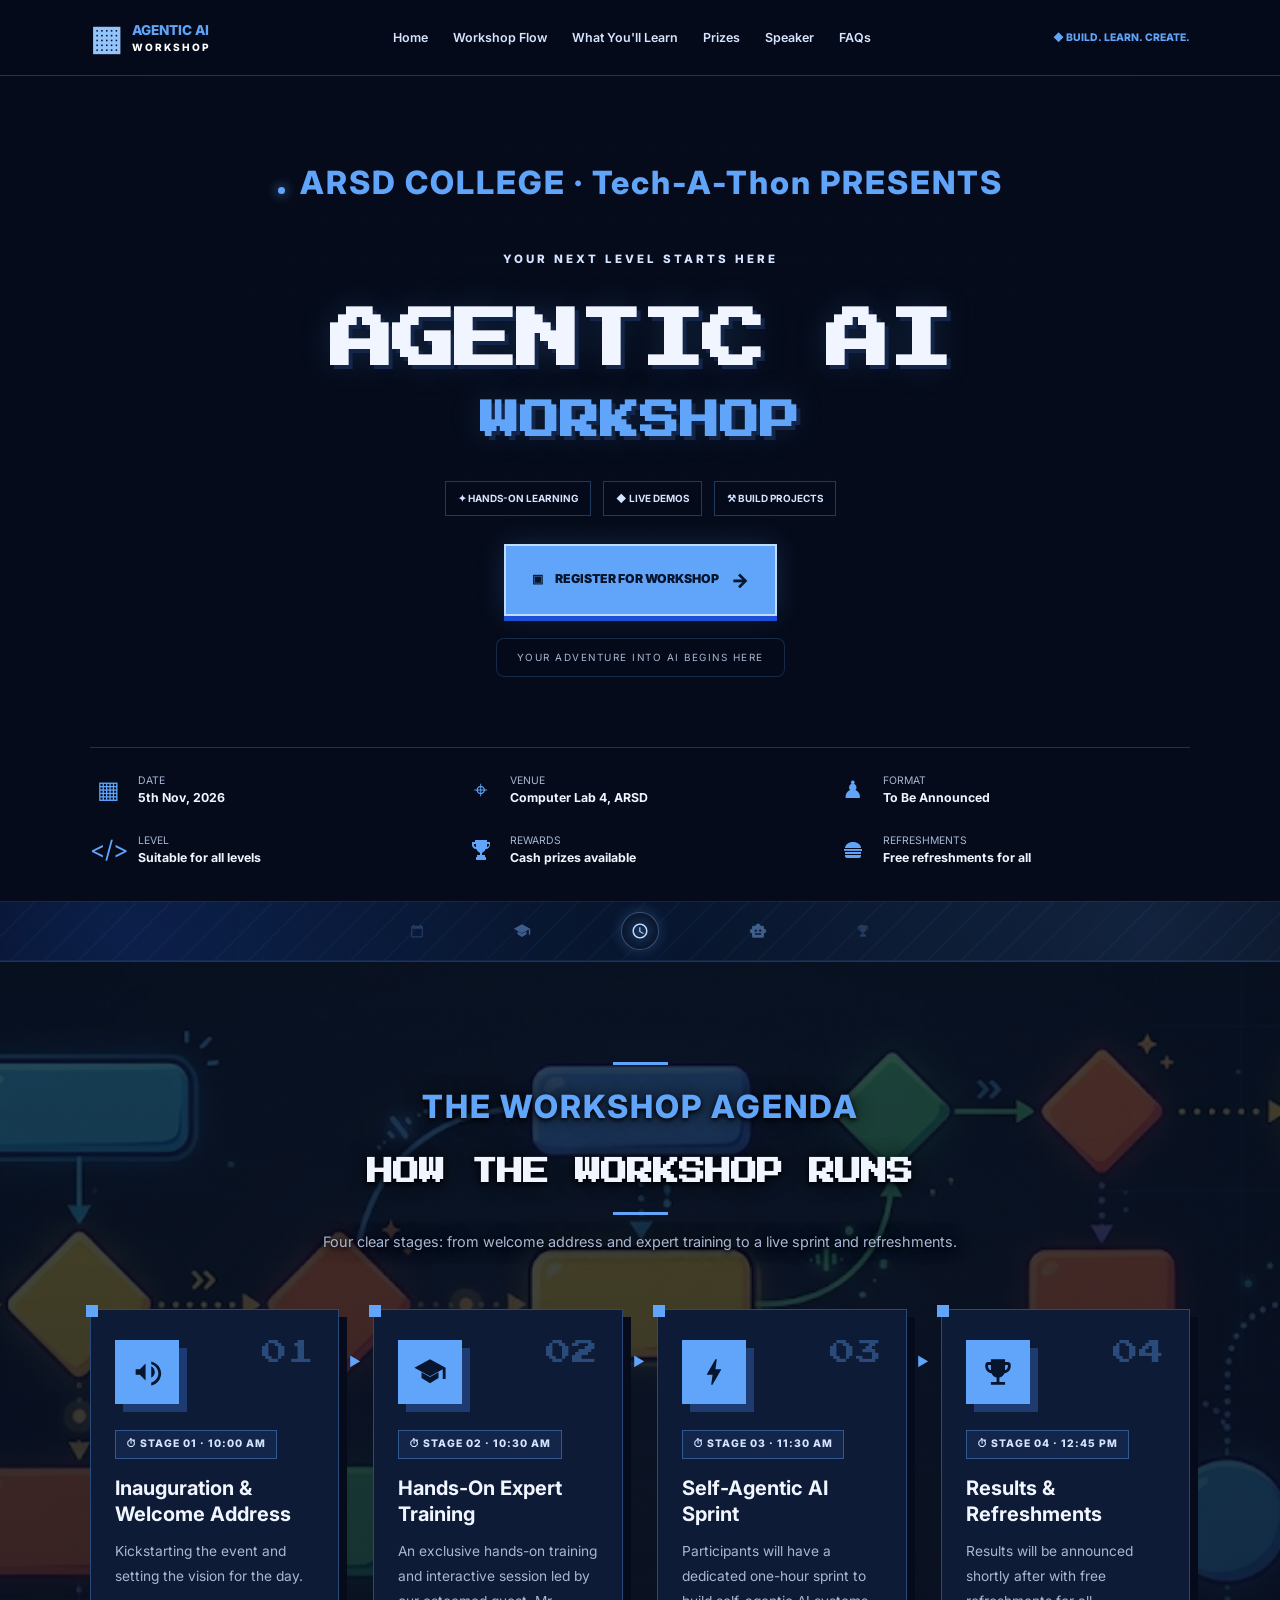
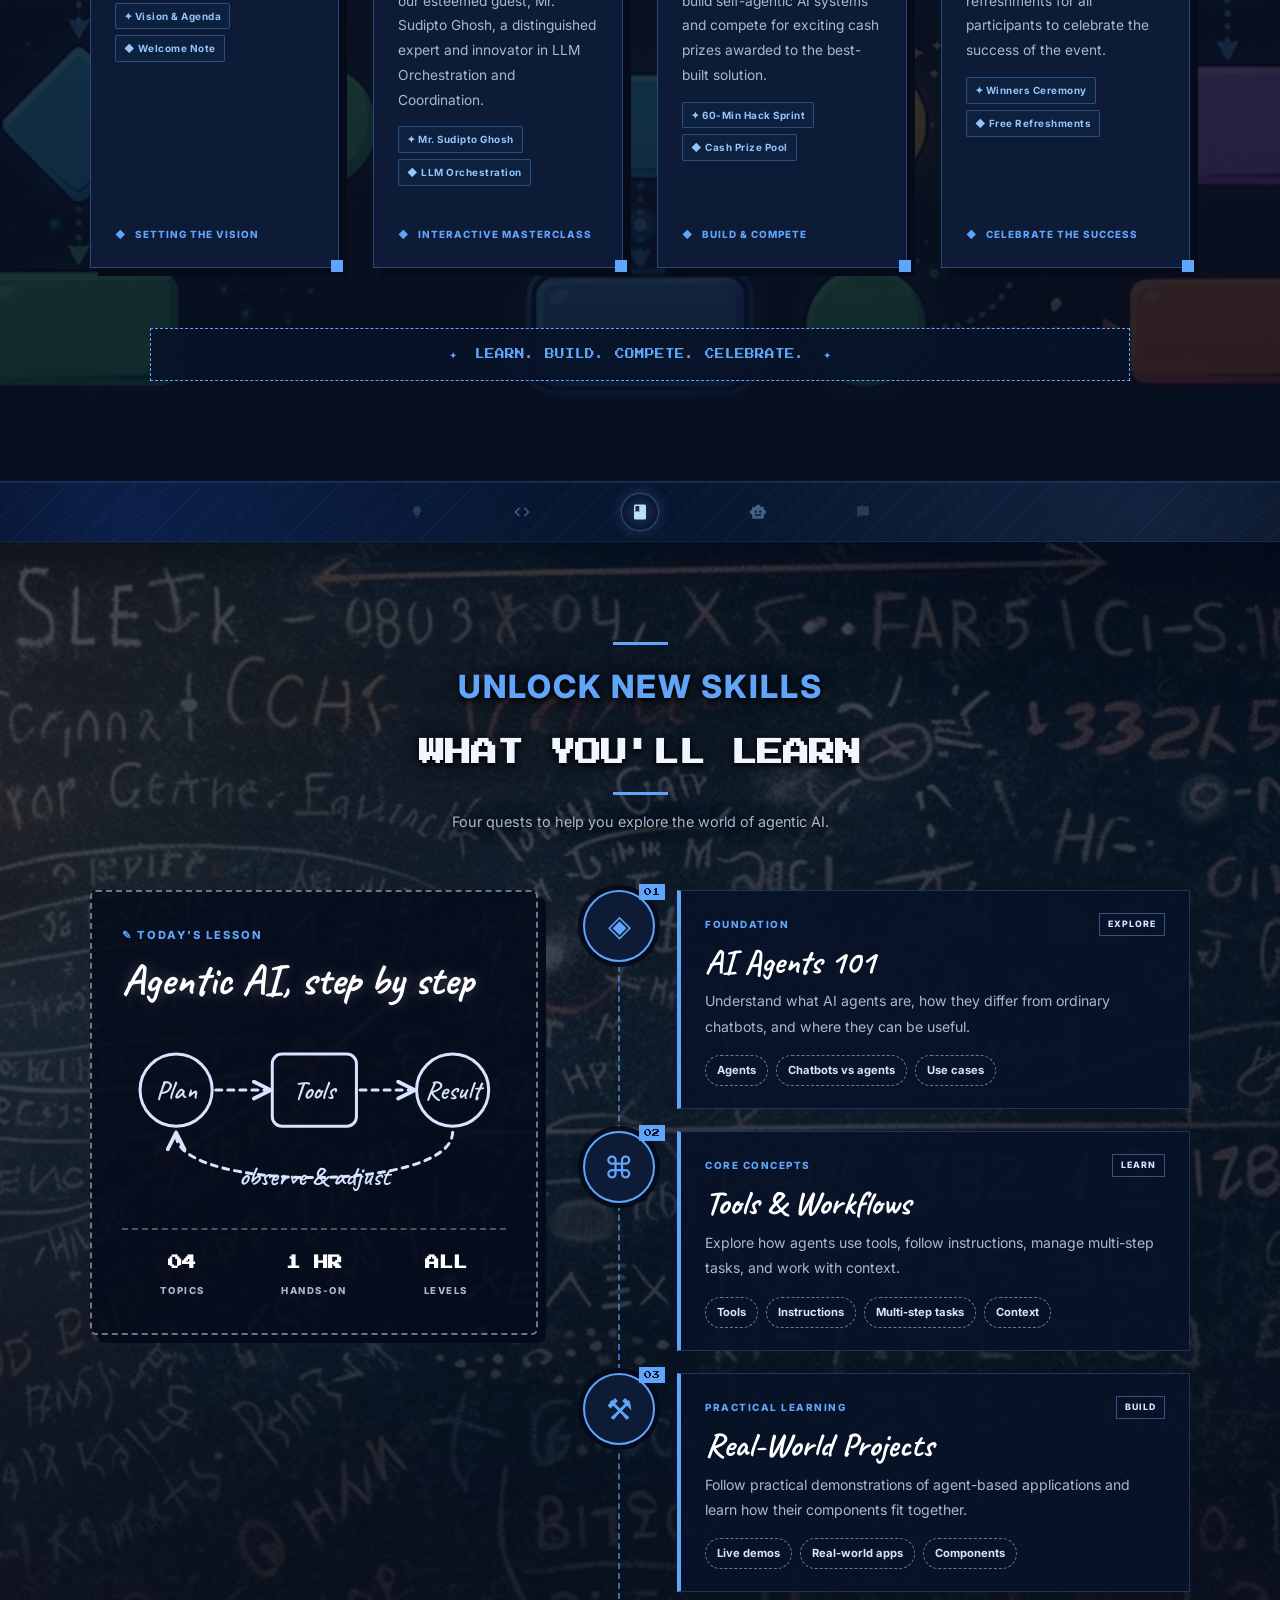
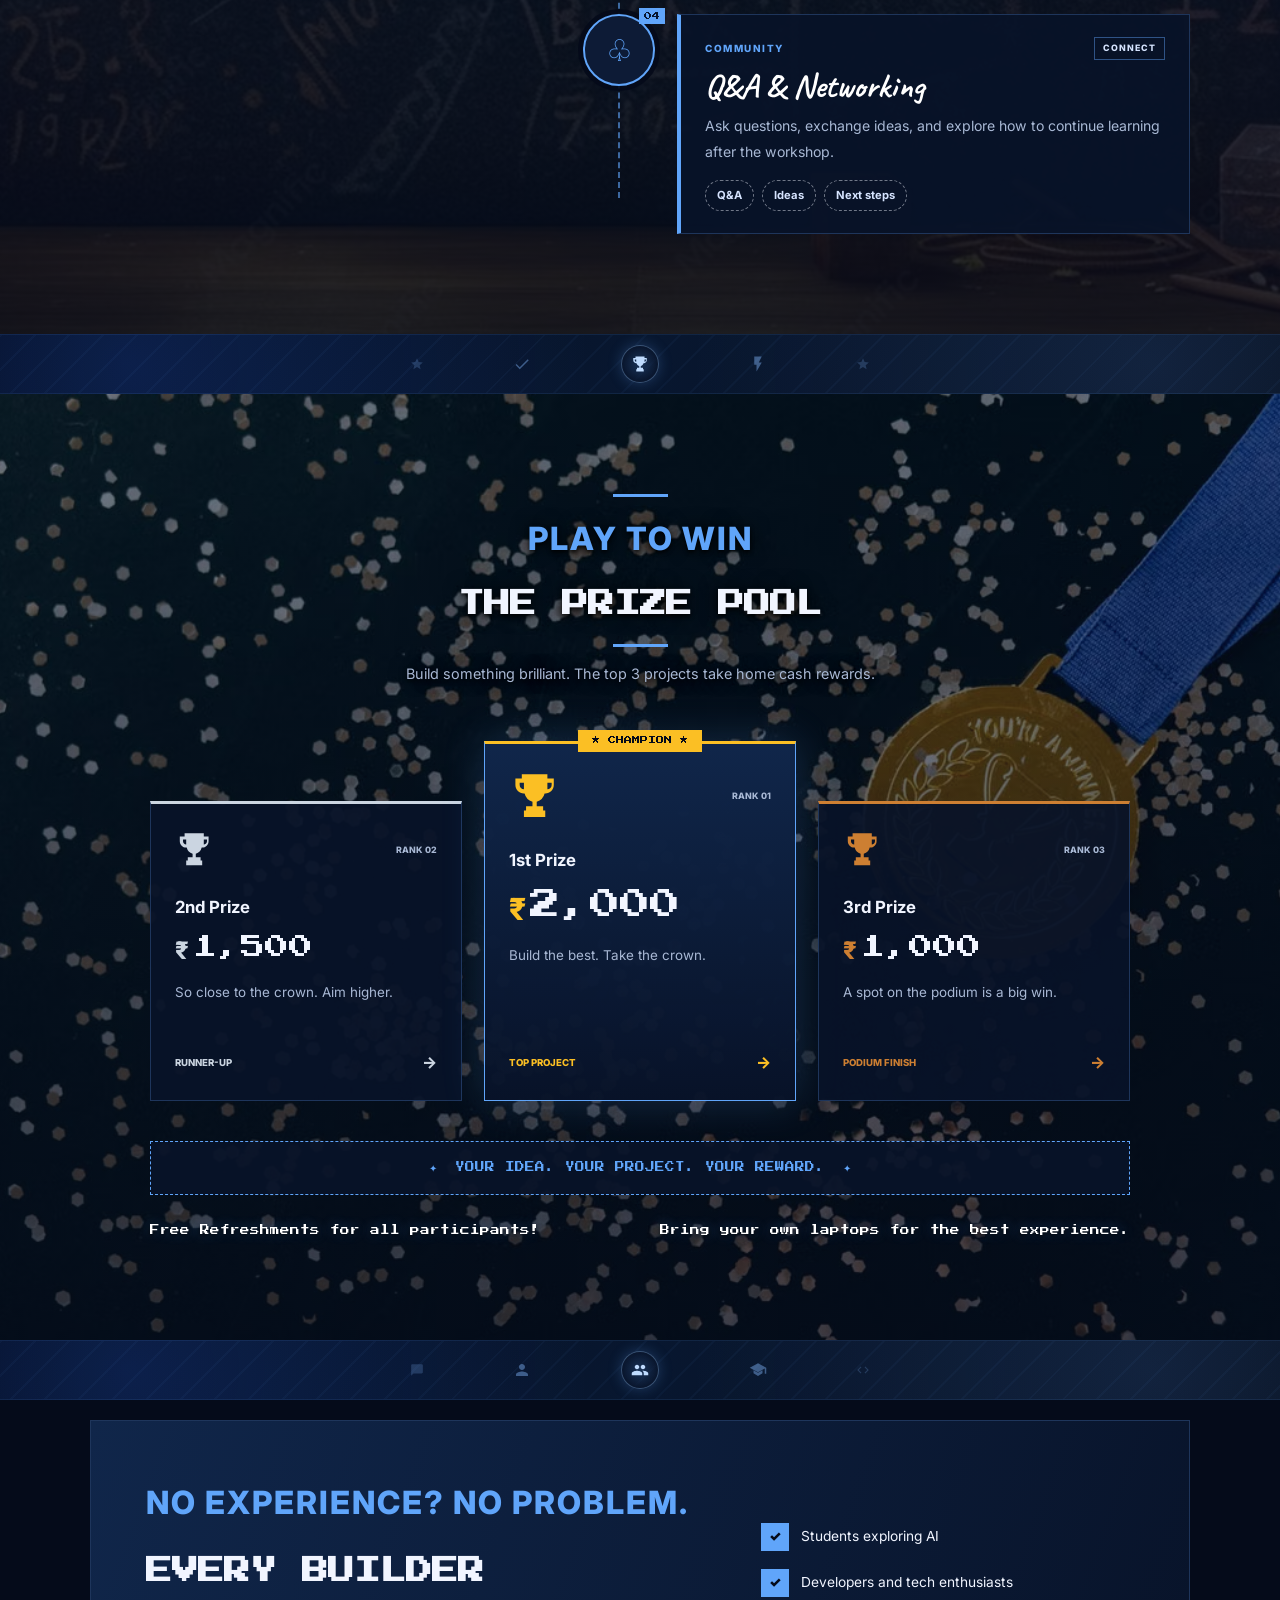
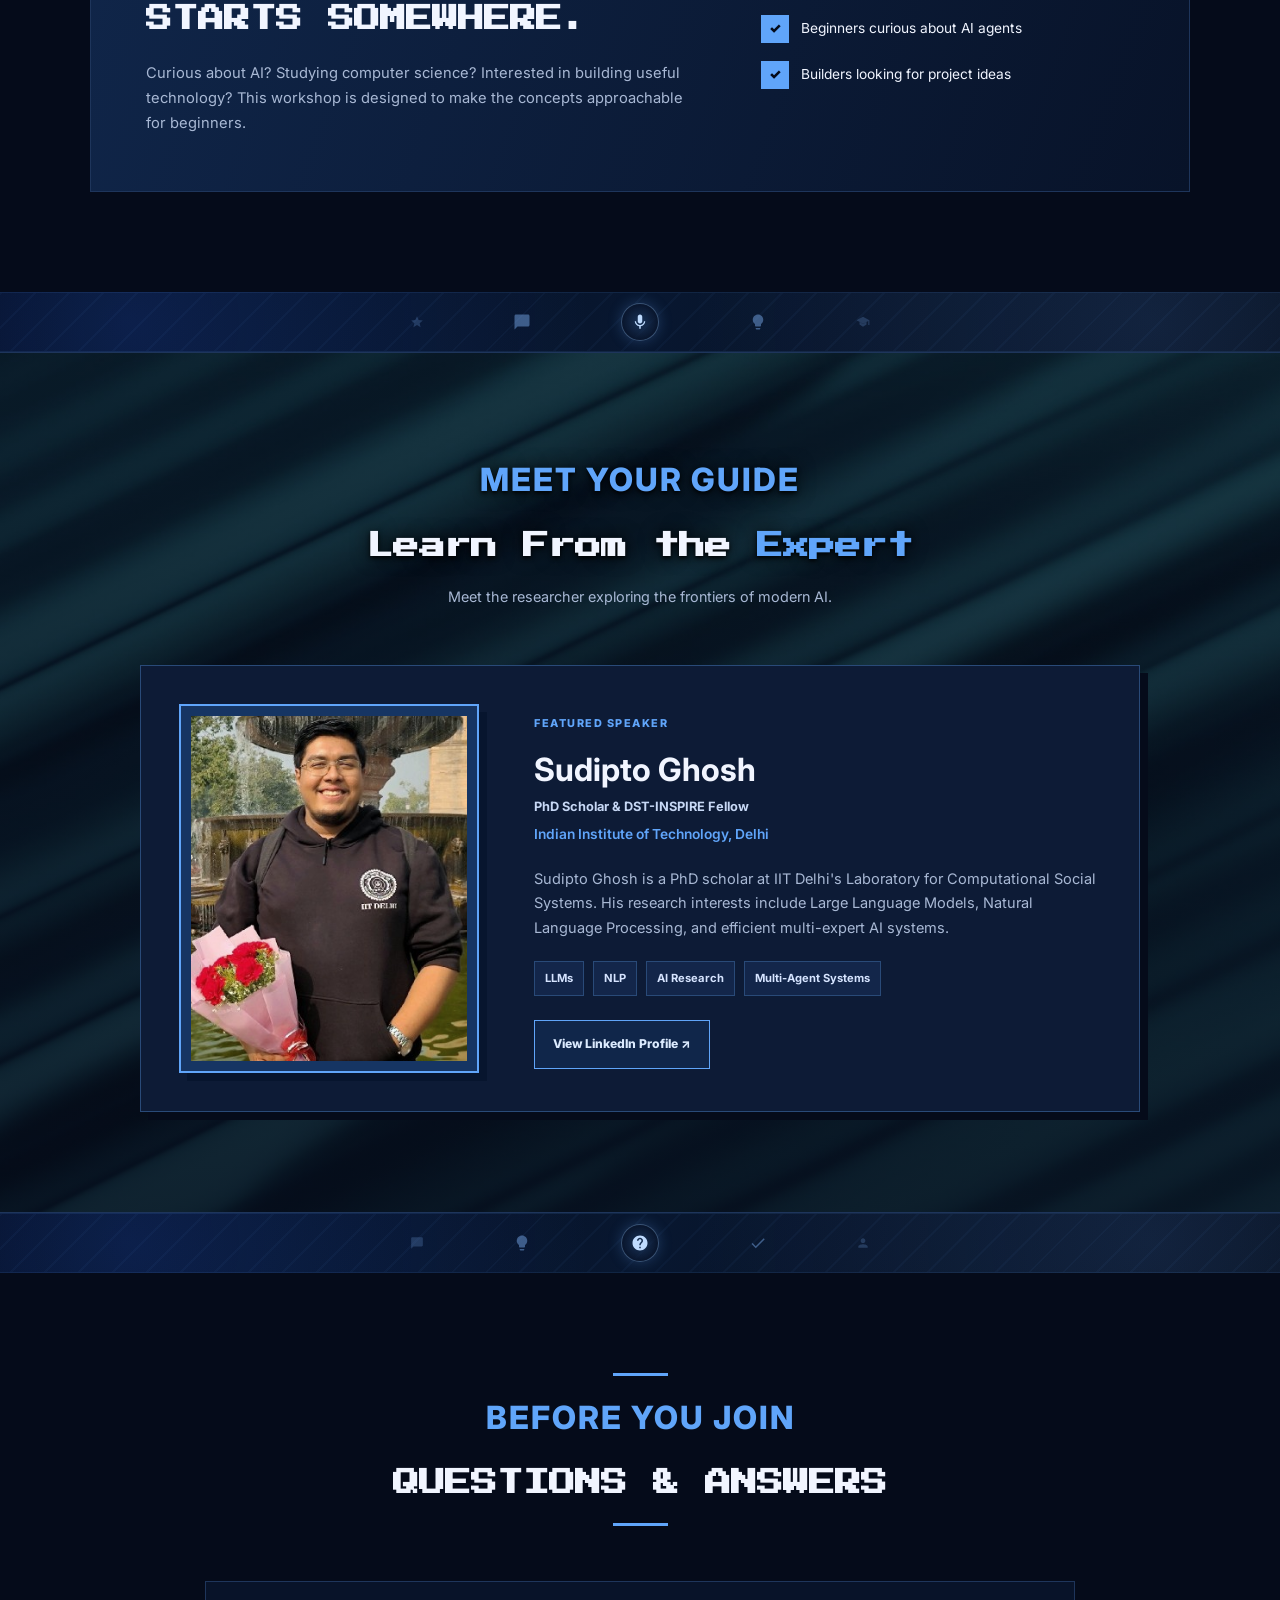
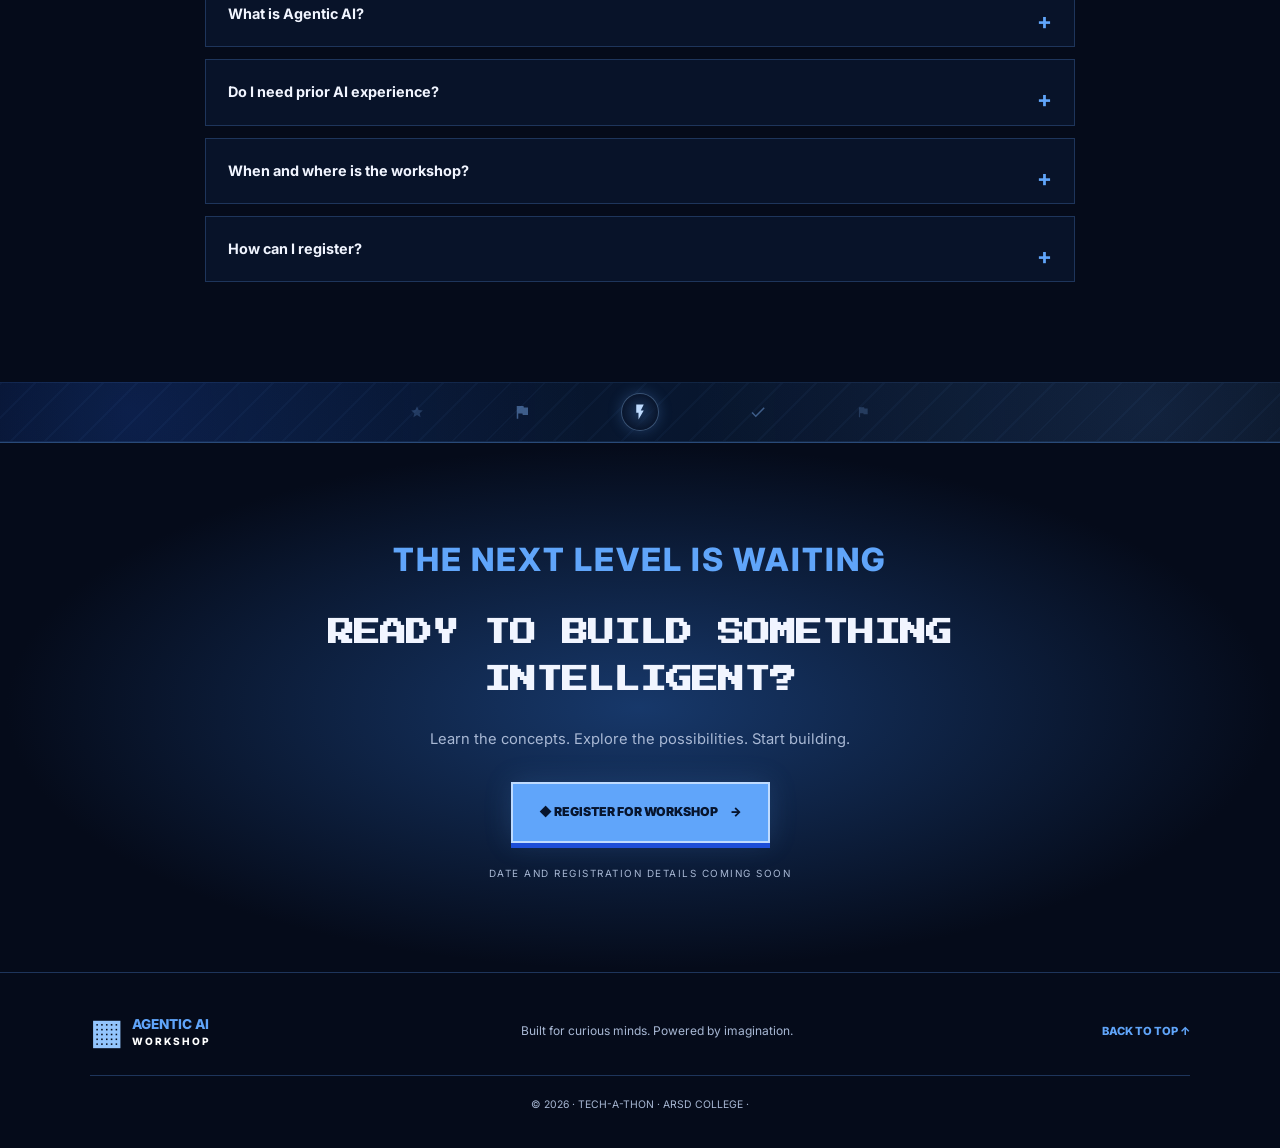
==== index.html @ 16aa304a "feat(flow): restructure workshop agenda into 4-stage event flow" ====
<!DOCTYPE html>
<html lang="en">
<head>
  <meta charset="UTF-8">
  <meta name="viewport" content="width=device-width, initial-scale=1.0">
  <meta name="theme-color" content="#050B1A">
  <meta name="description" content="Explore the world of Agentic AI at our hands-on college workshop. Learn, build and create.">

  <title>Agentic AI Workshop | ARSD College</title>

  <link rel="stylesheet" href="style.css">

  <link rel="preconnect" href="https://fonts.googleapis.com">
  <link rel="preconnect" href="https://fonts.gstatic.com" crossorigin>
  <link href="https://fonts.googleapis.com/css2?family=Press+Start+2P&family=Inter:wght@400;500;600;700;800&family=Caveat:wght@600;700&display=swap" rel="stylesheet">
</head>

<body>
  <!-- NAVBAR -->
  <header class="navbar">
    <a href="#home" class="brand">
      <span class="brand-icon">▦</span>
      <span>AGENTIC AI<small>WORKSHOP</small></span>
    </a>

    <button class="menu-toggle" id="menuToggle"
      aria-label="Toggle navigation" aria-expanded="false">
      ☰
    </button>

    <nav class="nav-links" id="navLinks">
      <a href="#home">Home</a>
      <a href="#flow">Workshop Flow</a>
      <a href="#learn">What You'll Learn</a>
      <a href="#prizes">Prizes</a>
      <a href="#speaker">Speaker</a>
      <a href="#faq">FAQs</a>
    </nav>

    <a href="#learn" class="nav-quest">◆ BUILD. LEARN. CREATE.</a>
  </header>

  <main>
    <!-- HERO -->
    <section class="hero" id="home">
      <video class="hero-video" autoplay loop muted playsinline>
        <source src="video.mp4" type="video/mp4">
      </video>

      <div class="hero-overlay"></div>

      <div class="hero-content">
        <div class="eyebrow">
          <span class="status-dot"></span>
          ARSD COLLEGE · Tech-A-Thon PRESENTS
        </div>

        <p class="hero-kicker">YOUR NEXT LEVEL STARTS HERE</p>

        <h1>
          AGENTIC AI
          <span>WORKSHOP</span>
        </h1>

        <!-- <p class="hero-description" style="background: rgba(5, 11, 26, 0.75); padding: 20px 25px; border-radius: 12px; backdrop-filter: blur(6px); -webkit-backdrop-filter: blur(6px); text-shadow: 0 2px 4px rgba(0,0,0,0.8); border: 1px solid rgba(96, 165, 250, 0.2);">
          From prompts to powerful agents.
          Discover how AI can plan, use tools, and take action
          to solve real-world problems.
        </p> -->

        <div class="hero-tags">
          <span>✦ HANDS-ON LEARNING</span>
          <span>◆ LIVE DEMOS</span>
          <span>⚒ BUILD PROJECTS</span>
        </div>

        <a href="register.html" class="btn btn-primary">
          <span>▣</span> REGISTER FOR WORKSHOP
          <span class="btn-arrow">→</span>
        </a>

        <!-- Added inline styles for contrast -->
        <div style="margin-top: 22px;">
          <p class="hero-note" style="background: rgba(5, 11, 26, 0.75); padding: 10px 20px; border-radius: 8px; display: inline-block; backdrop-filter: blur(6px); -webkit-backdrop-filter: blur(6px); border: 1px solid rgba(96, 165, 250, 0.2); margin-top: 0;">YOUR ADVENTURE INTO AI BEGINS HERE</p>
        </div>
      </div>

      <div class="hero-bottom">
        <div class="event-detail">
          <span class="detail-icon">▦</span>
          <div><small>DATE</small><strong>5th Nov, 2026</strong></div>
        </div>

        <div class="event-detail">
          <span class="detail-icon">⌖</span>
          <div><small>VENUE</small><strong>Computer Lab 4, ARSD</strong></div>
        </div>

        <div class="event-detail">
          <span class="detail-icon">♟</span>
          <div><small>FORMAT</small><strong>To Be Announced</strong></div>
        </div>

        <div class="event-detail">
          <span class="detail-icon">&lt;/&gt;</span>
          <div><small>LEVEL</small><strong>Suitable for all levels</strong></div>
        </div>

        <div class="event-detail">
          <span class="detail-icon"><svg class="trophy-icon" viewBox="0 0 24 24" width="1em" height="1em" fill="currentColor" aria-hidden="true"><path d="M6 2h12v2h3v3c0 2.2-1.8 4-4 4h-.3A5.5 5.5 0 0 1 13 14.9V17h3v2h1v3H7v-3h1v-2h3v-2.1A5.5 5.5 0 0 1 7.3 11H7C4.8 11 3 9.2 3 7V4h3V2zm0 4H5v1c0 1.1.9 2 2 2V6H6zm12 0v3c1.1 0 2-.9 2-2V6h-2z"/></svg></span>
          <div><small>REWARDS</small><strong>Cash prizes available</strong></div>
        </div>

        <div class="event-detail">
          <span class="detail-icon"><svg class="sandwich-icon" viewBox="0 0 24 24" width="1em" height="1em" fill="currentColor" aria-hidden="true"><path d="M4 10c0-3.3 3.6-6 8-6s8 2.7 8 6H4z"/><path d="M3 11h18v1.5c-1 .8-2 .8-3 0c-1 .8-2 .8-3 0c-1 .8-2 .8-3 0c-1 .8-2 .8-3 0c-1 .8-2 .8-3 0c-1 .8-2 .8-3 0z"/><path d="M4 14h16v2H4z"/><path d="M4 17h16v1c0 1.1-.9 2-2 2H6c-1.1 0-2-.9-2-2v-1z"/></svg></span>
          <div><small>REFRESHMENTS</small><strong>Free refreshments for all</strong></div>
        </div>
      </div>
    </section>

    <!-- SECTION DIVIDER -->
    <div class="icon-divider" aria-hidden="true">
      <span class="id-icon id-far"><svg viewBox="0 0 24 24" fill="currentColor"><path d="M20 3h-1V1h-2v2H7V1H5v2H4c-1.1 0-2 .9-2 2v16c0 1.1.9 2 2 2h16c1.1 0 2-.9 2-2V5c0-1.1-.9-2-2-2zm0 18H4V8h16v13z"/></svg></span>
      <span class="id-icon id-near"><svg viewBox="0 0 24 24" fill="currentColor"><path d="M12 3 1 9l11 6 9-4.9V17h2V9L12 3zm-6 9.2v4L12 20l6-3.8v-4L12 15.5 6 12.2z"/></svg></span>
      <span class="id-main"><svg viewBox="0 0 24 24" fill="currentColor"><path d="M11.99 2C6.47 2 2 6.48 2 12s4.47 10 9.99 10C17.52 22 22 17.52 22 12S17.52 2 11.99 2zM12 20c-4.42 0-8-3.58-8-8s3.58-8 8-8 8 3.58 8 8-3.58 8-8 8zm.5-13H11v6l5.25 3.15.75-1.23-4.5-2.67z"/></svg></span>
      <span class="id-icon id-near"><svg viewBox="0 0 24 24" fill="currentColor"><path d="M20 9V7c0-1.1-.9-2-2-2h-3c0-1.66-1.34-3-3-3S9 3.34 9 5H6c-1.1 0-2 .9-2 2v2c-1.66 0-3 1.34-3 3s1.34 3 3 3v4c0 1.1.9 2 2 2h12c1.1 0 2-.9 2-2v-4c1.66 0 3-1.34 3-3s-1.34-3-3-3zM7.5 11.5c0-.83.67-1.5 1.5-1.5s1.5.67 1.5 1.5S9.83 13 9 13s-1.5-.67-1.5-1.5zM16 17H8v-2h8v2zm-1-4c-.83 0-1.5-.67-1.5-1.5S14.17 10 15 10s1.5.67 1.5 1.5S15.83 13 15 13z"/></svg></span>
      <span class="id-icon id-far"><svg viewBox="0 0 24 24" fill="currentColor"><path d="M6 2h12v2h3v3c0 2.2-1.8 4-4 4h-.3A5.5 5.5 0 0 1 13 14.9V17h3v2h1v3H7v-3h1v-2h3v-2.1A5.5 5.5 0 0 1 7.3 11H7C4.8 11 3 9.2 3 7V4h3V2zm0 4H5v1c0 1.1.9 2 2 2V6H6zm12 0v3c1.1 0 2-.9 2-2V6h-2z"/></svg></span>
    </div>

    <!-- WORKSHOP FLOW -->
    <section class="section about-section flow-section" id="flow">
      <div class="section-heading">
        <span class="heading-line"></span>
        <p class="eyebrow">THE WORKSHOP AGENDA</p>
        <h2>HOW THE WORKSHOP RUNS</h2>
        <span class="heading-line"></span>
        <p class="section-subtitle" style="max-width: 650px; margin: 0 auto;">
          Four clear stages: from welcome address and expert training to a live sprint and refreshments.
        </p>
      </div>

      <div class="flow-grid">
        <!-- STEP 1: INAUGURATION & WELCOME -->
        <article class="flow-step">
          <div class="flow-top">
            <div class="pixel-orb">
              <svg viewBox="0 0 24 24" fill="currentColor" aria-hidden="true"><path d="M4 10v4h3l4 4V6L7 10H4zm13.5 2c0-1.77-1.02-3.29-2.5-4.03v8.05c1.48-.73 2.5-2.25 2.5-4.02zM15 4.5v2.06c2.89.86 5 3.54 5 6.44s-2.11 5.58-5 6.44v2.06c4.01-.91 7-4.49 7-8.5s-2.99-7.59-7-8.5z"/></svg>
            </div>
            <span class="flow-number">01</span>
          </div>
          <span class="flow-time">⏱ STAGE 01 · 10:00 AM</span>
          <h3>Inauguration &amp; Welcome Address</h3>
          <p>
            Kickstarting the event and setting the vision for the day.
          </p>
          <div class="flow-tags">
            <span>✦ Vision &amp; Agenda</span>
            <span>◆ Welcome Note</span>
          </div>
          <div class="flow-footer"><span>◆</span> SETTING THE VISION</div>
          <span class="flow-arrow" aria-hidden="true">▶</span>
        </article>

        <!-- STEP 2: HANDS-ON TRAINING -->
        <article class="flow-step">
          <div class="flow-top">
            <div class="pixel-orb">
              <svg viewBox="0 0 24 24" fill="currentColor" aria-hidden="true"><path d="M12 3 1 9l11 6 9-4.9V17h2V9L12 3zm-6 9.2v4L12 20l6-3.8v-4L12 15.5 6 12.2z"/></svg>
            </div>
            <span class="flow-number">02</span>
          </div>
          <span class="flow-time">⏱ STAGE 02 · 10:30 AM</span>
          <h3>Hands-On Expert Training</h3>
          <p>
            An exclusive hands-on training and interactive session led by our esteemed guest, Mr. Sudipto Ghosh, a distinguished expert and innovator in LLM Orchestration and Coordination.
          </p>
          <div class="flow-tags">
            <span>✦ Mr. Sudipto Ghosh</span>
            <span>◆ LLM Orchestration</span>
          </div>
          <div class="flow-footer"><span>◆</span> INTERACTIVE MASTERCLASS</div>
          <span class="flow-arrow" aria-hidden="true">▶</span>
        </article>

        <!-- STEP 3: 1-HOUR BUILD SPRINT -->
        <article class="flow-step">
          <div class="flow-top">
            <div class="pixel-orb">
              <svg viewBox="0 0 24 24" fill="currentColor" aria-hidden="true"><path d="M11 21h-1l1-7H7.5c-.58 0-.57-.32-.38-.66.19-.34.05-.08.07-.12C8.48 10.94 10.42 7.54 13 3h1l-1 7h3.5c.49 0 .56.33.47.51l-.07.15C12.96 17.55 11 21 11 21z"/></svg>
            </div>
            <span class="flow-number">03</span>
          </div>
          <span class="flow-time">⏱ STAGE 03 · 11:30 AM</span>
          <h3>Self-Agentic AI Sprint</h3>
          <p>
            Participants will have a dedicated one-hour sprint to build self-agentic AI systems and compete for exciting cash prizes awarded to the best-built solution.
          </p>
          <div class="flow-tags">
            <span>✦ 60-Min Hack Sprint</span>
            <span>◆ Cash Prize Pool</span>
          </div>
          <div class="flow-footer"><span>◆</span> BUILD &amp; COMPETE</div>
          <span class="flow-arrow" aria-hidden="true">▶</span>
        </article>

        <!-- STEP 4: RESULTS & REFRESHMENTS -->
        <article class="flow-step">
          <div class="flow-top">
            <div class="pixel-orb">
              <svg viewBox="0 0 24 24" fill="currentColor" aria-hidden="true"><path d="M19 5h-2V3H7v2H5c-1.1 0-2 .9-2 2v1c0 2.55 1.92 4.63 4.39 4.94A5.01 5.01 0 0 0 11 15.9V19H7v2h10v-2h-4v-3.1a5.01 5.01 0 0 0 3.61-2.96C19.08 12.63 21 10.55 21 8V7c0-1.1-.9-2-2-2zM5 8V7h2v3.82C5.84 10.4 5 9.3 5 8zm14 0c0 1.3-.84 2.4-2 2.82V7h2v1z"/></svg>
            </div>
            <span class="flow-number">04</span>
          </div>
          <span class="flow-time">⏱ STAGE 04 · 12:45 PM</span>
          <h3>Results &amp; Refreshments</h3>
          <p>
            Results will be announced shortly after with free refreshments for all participants to celebrate the success of the event.
          </p>
          <div class="flow-tags">
            <span>✦ Winners Ceremony</span>
            <span>◆ Free Refreshments</span>
          </div>
          <div class="flow-footer"><span>◆</span> CELEBRATE THE SUCCESS</div>
        </article>
      </div>

      <p class="prize-banner flow-banner">
        <span>✦</span> LEARN. BUILD. COMPETE. CELEBRATE. <span>✦</span>
      </p>
    </section>

    <!-- SECTION DIVIDER -->
    <div class="icon-divider" aria-hidden="true">
      <span class="id-icon id-far"><svg viewBox="0 0 24 24" fill="currentColor"><path d="M9 21c0 .55.45 1 1 1h4c.55 0 1-.45 1-1v-1H9v1zm3-19C8.14 2 5 5.14 5 9c0 2.38 1.19 4.47 3 5.74V17c0 .55.45 1 1 1h6c.55 0 1-.45 1-1v-2.26c1.81-1.27 3-3.36 3-5.74 0-3.86-3.14-7-7-7z"/></svg></span>
      <span class="id-icon id-near"><svg viewBox="0 0 24 24" fill="currentColor"><path d="M9.4 16.6L4.8 12l4.6-4.6L8 6l-6 6 6 6 1.4-1.4zm5.2 0l4.6-4.6-4.6-4.6L16 6l6 6-6 6-1.4-1.4z"/></svg></span>
      <span class="id-main"><svg viewBox="0 0 24 24" fill="currentColor"><path d="M18 2H6c-1.1 0-2 .9-2 2v16c0 1.1.9 2 2 2h12c1.1 0 2-.9 2-2V4c0-1.1-.9-2-2-2zM6 4h5v8l-2.5-1.5L6 12V4z"/></svg></span>
      <span class="id-icon id-near"><svg viewBox="0 0 24 24" fill="currentColor"><path d="M20 9V7c0-1.1-.9-2-2-2h-3c0-1.66-1.34-3-3-3S9 3.34 9 5H6c-1.1 0-2 .9-2 2v2c-1.66 0-3 1.34-3 3s1.34 3 3 3v4c0 1.1.9 2 2 2h12c1.1 0 2-.9 2-2v-4c1.66 0 3-1.34 3-3s-1.34-3-3-3zM7.5 11.5c0-.83.67-1.5 1.5-1.5s1.5.67 1.5 1.5S9.83 13 9 13s-1.5-.67-1.5-1.5zM16 17H8v-2h8v2zm-1-4c-.83 0-1.5-.67-1.5-1.5S14.17 10 15 10s1.5.67 1.5 1.5S15.83 13 15 13z"/></svg></span>
      <span class="id-icon id-far"><svg viewBox="0 0 24 24" fill="currentColor"><path d="M20 2H4c-1.1 0-2 .9-2 2v18l4-4h14c1.1 0 2-.9 2-2V4c0-1.1-.9-2-2-2z"/></svg></span>
    </div>

    <!-- WHAT YOU WILL LEARN -->
    <section class="section learn-section" id="learn">
      <div class="section-heading">
        <span class="heading-line"></span>
        <p class="eyebrow">UNLOCK NEW SKILLS</p>
        <h2>WHAT YOU'LL LEARN</h2>
        <span class="heading-line"></span>
        <p class="section-subtitle">
          Four quests to help you explore the world of agentic AI.
        </p>
      </div>

      <div class="learn-layout">
        <!-- CHALKBOARD LESSON PLAN -->
        <aside class="learn-board">
          <p class="board-label">✎ TODAY'S LESSON</p>
          <h3 class="board-title">Agentic AI, step by step</h3>

          <svg class="board-doodle" viewBox="0 0 320 150" fill="none" stroke="currentColor" stroke-width="2.5" stroke-linecap="round" stroke-linejoin="round" aria-hidden="true">
            <defs>
              <marker id="chalkArrow" viewBox="0 0 10 10" refX="8" refY="5" markerWidth="7" markerHeight="7" orient="auto-start-reverse">
                <path d="M1 1 9 5 1 9" fill="none" stroke="currentColor" stroke-width="1.8"/>
              </marker>
            </defs>
            <circle cx="45" cy="55" r="30"/>
            <rect x="125" y="25" width="70" height="60" rx="8"/>
            <circle cx="275" cy="55" r="30"/>
            <path d="M78 55h44" stroke-dasharray="5 5" marker-end="url(#chalkArrow)"/>
            <path d="M198 55h44" stroke-dasharray="5 5" marker-end="url(#chalkArrow)"/>
            <path d="M275 90C275 140 45 140 45 92" stroke-dasharray="5 5" marker-end="url(#chalkArrow)"/>
            <g fill="currentColor" stroke="none" text-anchor="middle">
              <text x="45" y="62">Plan</text>
              <text x="160" y="62">Tools</text>
              <text x="275" y="62">Result</text>
              <text x="160" y="134">observe &amp; adjust</text>
            </g>
          </svg>

          <ul class="board-stats">
            <li><strong>04</strong><span>TOPICS</span></li>
            <li><strong>1 HR</strong><span>HANDS-ON</span></li>
            <li><strong>ALL</strong><span>LEVELS</span></li>
          </ul>
        </aside>

        <!-- TOPIC LIST -->
        <div class="learn-list">
        <article class="learn-row">
          <div class="row-icon">◈<small>01</small></div>
          <div class="row-body">
            <div class="row-head">
              <span class="row-kicker">FOUNDATION</span>
              <span class="row-tag">EXPLORE</span>
            </div>
            <h3>AI Agents 101</h3>
            <p>
              Understand what AI agents are, how they differ from ordinary chatbots, and where they can be useful.
            </p>
            <ul class="row-chips">
              <li>Agents</li>
              <li>Chatbots vs agents</li>
              <li>Use cases</li>
            </ul>
          </div>
        </article>

        <article class="learn-row">
          <div class="row-icon">⌘<small>02</small></div>
          <div class="row-body">
            <div class="row-head">
              <span class="row-kicker">CORE CONCEPTS</span>
              <span class="row-tag">LEARN</span>
            </div>
            <h3>Tools &amp; Workflows</h3>
            <p>
              Explore how agents use tools, follow instructions, manage multi-step tasks, and work with context.
            </p>
            <ul class="row-chips">
              <li>Tools</li>
              <li>Instructions</li>
              <li>Multi-step tasks</li>
              <li>Context</li>
            </ul>
          </div>
        </article>

        <article class="learn-row">
          <div class="row-icon">⚒<small>03</small></div>
          <div class="row-body">
            <div class="row-head">
              <span class="row-kicker">PRACTICAL LEARNING</span>
              <span class="row-tag">BUILD</span>
            </div>
            <h3>Real-World Projects</h3>
            <p>
              Follow practical demonstrations of agent-based applications and learn how their components fit together.
            </p>
            <ul class="row-chips">
              <li>Live demos</li>
              <li>Real-world apps</li>
              <li>Components</li>
            </ul>
          </div>
        </article>

        <article class="learn-row">
          <div class="row-icon">♧<small>04</small></div>
          <div class="row-body">
            <div class="row-head">
              <span class="row-kicker">COMMUNITY</span>
              <span class="row-tag">CONNECT</span>
            </div>
            <h3>Q&amp;A &amp; Networking</h3>
            <p>
              Ask questions, exchange ideas, and explore how to continue learning after the workshop.
            </p>
            <ul class="row-chips">
              <li>Q&amp;A</li>
              <li>Ideas</li>
              <li>Next steps</li>
            </ul>
          </div>
        </article>

        </div>
      </div>
    </section>

    <!-- SECTION DIVIDER -->
    <div class="icon-divider" aria-hidden="true">
      <span class="id-icon id-far"><svg viewBox="0 0 24 24" fill="currentColor"><path d="M12 17.27L18.18 21l-1.64-7.03L22 9.24l-7.19-.61L12 2 9.19 8.63 2 9.24l5.46 4.73L5.82 21z"/></svg></span>
      <span class="id-icon id-near"><svg viewBox="0 0 24 24" fill="currentColor"><path d="M9 16.17L4.83 12l-1.42 1.41L9 19 21 7l-1.41-1.41z"/></svg></span>
      <span class="id-main"><svg viewBox="0 0 24 24" fill="currentColor"><path d="M6 2h12v2h3v3c0 2.2-1.8 4-4 4h-.3A5.5 5.5 0 0 1 13 14.9V17h3v2h1v3H7v-3h1v-2h3v-2.1A5.5 5.5 0 0 1 7.3 11H7C4.8 11 3 9.2 3 7V4h3V2zm0 4H5v1c0 1.1.9 2 2 2V6H6zm12 0v3c1.1 0 2-.9 2-2V6h-2z"/></svg></span>
      <span class="id-icon id-near"><svg viewBox="0 0 24 24" fill="currentColor"><path d="M7 2v11h3v9l7-12h-4l4-8z"/></svg></span>
      <span class="id-icon id-far"><svg viewBox="0 0 24 24" fill="currentColor"><path d="M12 17.27L18.18 21l-1.64-7.03L22 9.24l-7.19-.61L12 2 9.19 8.63 2 9.24l5.46 4.73L5.82 21z"/></svg></span>
    </div>

    <!-- PRIZES -->
    <section class="section prizes-section" id="prizes">
      <div class="section-heading">
        <span class="heading-line"></span>
        <p class="eyebrow">PLAY TO WIN</p>
        <h2>THE PRIZE POOL</h2>
        <span class="heading-line"></span>
        <p class="section-subtitle">
          Build something brilliant. The top 3 projects take home cash rewards.
        </p>
      </div>

      <div class="prize-grid">
        <article class="prize-card prize-first">
          <span class="prize-ribbon">★ CHAMPION ★</span>
          <div class="prize-top">
            <span class="prize-icon"><svg class="prize-trophy" viewBox="0 0 24 24" fill="currentColor" aria-hidden="true"><path d="M6 2h12v2h3v3c0 2.2-1.8 4-4 4h-.3A5.5 5.5 0 0 1 13 14.9V17h3v2h1v3H7v-3h1v-2h3v-2.1A5.5 5.5 0 0 1 7.3 11H7C4.8 11 3 9.2 3 7V4h3V2zm0 4H5v1c0 1.1.9 2 2 2V6H6zm12 0v3c1.1 0 2-.9 2-2V6h-2z"/></svg></span>
            <span class="level-tag">RANK 01</span>
          </div>
          <h3>1st Prize</h3>
          <p class="prize-amount"><span>₹</span>2,000</p>
          <p class="prize-phrase">Build the best. Take the crown.</p>
          <div class="card-footer">TOP PROJECT <span>→</span></div>
        </article>

        <article class="prize-card prize-second">
          <div class="prize-top">
            <span class="prize-icon"><svg class="prize-trophy" viewBox="0 0 24 24" fill="currentColor" aria-hidden="true"><path d="M6 2h12v2h3v3c0 2.2-1.8 4-4 4h-.3A5.5 5.5 0 0 1 13 14.9V17h3v2h1v3H7v-3h1v-2h3v-2.1A5.5 5.5 0 0 1 7.3 11H7C4.8 11 3 9.2 3 7V4h3V2zm0 4H5v1c0 1.1.9 2 2 2V6H6zm12 0v3c1.1 0 2-.9 2-2V6h-2z"/></svg></span>
            <span class="level-tag">RANK 02</span>
          </div>
          <h3>2nd Prize</h3>
          <p class="prize-amount"><span>₹</span>1,500</p>
          <p class="prize-phrase">So close to the crown. Aim higher.</p>
          <div class="card-footer">RUNNER-UP <span>→</span></div>
        </article>

        <article class="prize-card prize-third">
          <div class="prize-top">
            <span class="prize-icon"><svg class="prize-trophy" viewBox="0 0 24 24" fill="currentColor" aria-hidden="true"><path d="M6 2h12v2h3v3c0 2.2-1.8 4-4 4h-.3A5.5 5.5 0 0 1 13 14.9V17h3v2h1v3H7v-3h1v-2h3v-2.1A5.5 5.5 0 0 1 7.3 11H7C4.8 11 3 9.2 3 7V4h3V2zm0 4H5v1c0 1.1.9 2 2 2V6H6zm12 0v3c1.1 0 2-.9 2-2V6h-2z"/></svg></span>
            <span class="level-tag">RANK 03</span>
          </div>
          <h3>3rd Prize</h3>
          <p class="prize-amount"><span>₹</span>1,000</p>
          <p class="prize-phrase">A spot on the podium is a big win.</p>
          <div class="card-footer">PODIUM FINISH <span>→</span></div>
        </article>
      </div>

      <p class="prize-banner">
        <span>✦</span> YOUR IDEA. YOUR PROJECT. YOUR REWARD. <span>✦</span>
      </p>

      <div class="prize-notes">
        <p class="prize-note prize-note-left">Free Refreshments for all participants!</p>
        <p class="prize-note prize-note-right">Bring your own laptops for the best experience.</p>
      </div>
    </section>

    <!-- SECTION DIVIDER -->
    <div class="icon-divider" aria-hidden="true">
      <span class="id-icon id-far"><svg viewBox="0 0 24 24" fill="currentColor"><path d="M20 2H4c-1.1 0-2 .9-2 2v18l4-4h14c1.1 0 2-.9 2-2V4c0-1.1-.9-2-2-2z"/></svg></span>
      <span class="id-icon id-near"><svg viewBox="0 0 24 24" fill="currentColor"><path d="M12 12c2.21 0 4-1.79 4-4s-1.79-4-4-4-4 1.79-4 4 1.79 4 4 4zm0 2c-2.67 0-8 1.34-8 4v2h16v-2c0-2.66-5.33-4-8-4z"/></svg></span>
      <span class="id-main"><svg viewBox="0 0 24 24" fill="currentColor"><path d="M16 11c1.66 0 2.99-1.34 2.99-3S17.66 5 16 5c-1.66 0-3 1.34-3 3s1.34 3 3 3zm-8 0c1.66 0 2.99-1.34 2.99-3S9.66 5 8 5C6.34 5 5 6.34 5 8s1.34 3 3 3zm0 2c-2.33 0-7 1.17-7 3.5V19h14v-2.5c0-2.33-4.67-3.5-7-3.5zm8 0c-.29 0-.62.02-.97.05 1.16.84 1.97 1.97 1.97 3.45V19h6v-2.5c0-2.33-4.67-3.5-7-3.5z"/></svg></span>
      <span class="id-icon id-near"><svg viewBox="0 0 24 24" fill="currentColor"><path d="M12 3 1 9l11 6 9-4.9V17h2V9L12 3zm-6 9.2v4L12 20l6-3.8v-4L12 15.5 6 12.2z"/></svg></span>
      <span class="id-icon id-far"><svg viewBox="0 0 24 24" fill="currentColor"><path d="M9.4 16.6L4.8 12l4.6-4.6L8 6l-6 6 6 6 1.4-1.4zm5.2 0l4.6-4.6-4.6-4.6L16 6l6 6-6 6-1.4-1.4z"/></svg></span>
    </div>

    <!-- WHO SHOULD ATTEND -->
    <section class="section audience-section">
      <div class="audience-panel">
        <div>
          <p class="eyebrow">NO EXPERIENCE? NO PROBLEM.</p>
          <h2>EVERY BUILDER<br>STARTS SOMEWHERE.</h2>
          <p>
            Curious about AI? Studying computer science?
            Interested in building useful technology?
            This workshop is designed to make the concepts
            approachable for beginners.
          </p>
        </div>

        <div class="audience-list">
          <div><span>✓</span> Students exploring AI</div>
          <div><span>✓</span> Developers and tech enthusiasts</div>
          <div><span>✓</span> Beginners curious about AI agents</div>
          <div><span>✓</span> Builders looking for project ideas</div>
        </div>
      </div>
    </section>

    <!-- SECTION DIVIDER -->
    <div class="icon-divider" aria-hidden="true">
      <span class="id-icon id-far"><svg viewBox="0 0 24 24" fill="currentColor"><path d="M12 17.27L18.18 21l-1.64-7.03L22 9.24l-7.19-.61L12 2 9.19 8.63 2 9.24l5.46 4.73L5.82 21z"/></svg></span>
      <span class="id-icon id-near"><svg viewBox="0 0 24 24" fill="currentColor"><path d="M20 2H4c-1.1 0-2 .9-2 2v18l4-4h14c1.1 0 2-.9 2-2V4c0-1.1-.9-2-2-2z"/></svg></span>
      <span class="id-main"><svg viewBox="0 0 24 24" fill="currentColor"><path d="M12 14c1.66 0 2.99-1.34 2.99-3L15 5c0-1.66-1.34-3-3-3S9 3.34 9 5v6c0 1.66 1.34 3 3 3zm5.3-3c0 3-2.54 5.1-5.3 5.1S6.7 14 6.7 11H5c0 3.41 2.72 6.23 6 6.72V21h2v-3.28c3.28-.48 6-3.3 6-6.72h-1.7z"/></svg></span>
      <span class="id-icon id-near"><svg viewBox="0 0 24 24" fill="currentColor"><path d="M9 21c0 .55.45 1 1 1h4c.55 0 1-.45 1-1v-1H9v1zm3-19C8.14 2 5 5.14 5 9c0 2.38 1.19 4.47 3 5.74V17c0 .55.45 1 1 1h6c.55 0 1-.45 1-1v-2.26c1.81-1.27 3-3.36 3-5.74 0-3.86-3.14-7-7-7z"/></svg></span>
      <span class="id-icon id-far"><svg viewBox="0 0 24 24" fill="currentColor"><path d="M12 3 1 9l11 6 9-4.9V17h2V9L12 3zm-6 9.2v4L12 20l6-3.8v-4L12 15.5 6 12.2z"/></svg></span>
    </div>

    <!-- SPEAKER -->
    <section class="speaker section" id="speaker">
      <div class="container">
        <div class="section-heading">
          <span class="eyebrow">MEET YOUR GUIDE</span>
          <h2>Learn From the <span>Expert</span></h2>
          <p>Meet the researcher exploring the frontiers of modern AI.</p>
        </div>

        <div class="speaker-card">
          <div class="speaker-image">
            <img
              src="sudipto.jpg"
              alt="Sudipto Ghosh, PhD Scholar at IIT Delhi"
              loading="lazy"
            />
          </div>

          <div class="speaker-info">
            <span class="speaker-label">FEATURED SPEAKER</span>
            <h3>Sudipto Ghosh</h3>
            <p class="speaker-role">
              PhD Scholar &amp; DST-INSPIRE Fellow
            </p>
            <p class="speaker-affiliation">
              Indian Institute of Technology, Delhi
            </p>

            <p class="speaker-bio">
              Sudipto Ghosh is a PhD scholar at IIT Delhi's Laboratory
              for Computational Social Systems. His research interests
              include Large Language Models, Natural Language Processing,
              and efficient multi-expert AI systems.
            </p>

            <div class="speaker-tags">
              <span>LLMs</span>
              <span>NLP</span>
              <span>AI Research</span>
              <span>Multi-Agent Systems</span>
            </div>

            <a
              href="https://www.linkedin.com/in/sudiptoghosh99/"
              class="btn btn-secondary"
              target="_blank"
              rel="noopener noreferrer"
            >
              View LinkedIn Profile ↗
            </a>
          </div>
        </div>
      </div>
    </section>

    <!-- SECTION DIVIDER -->
    <div class="icon-divider" aria-hidden="true">
      <span class="id-icon id-far"><svg viewBox="0 0 24 24" fill="currentColor"><path d="M20 2H4c-1.1 0-2 .9-2 2v18l4-4h14c1.1 0 2-.9 2-2V4c0-1.1-.9-2-2-2z"/></svg></span>
      <span class="id-icon id-near"><svg viewBox="0 0 24 24" fill="currentColor"><path d="M9 21c0 .55.45 1 1 1h4c.55 0 1-.45 1-1v-1H9v1zm3-19C8.14 2 5 5.14 5 9c0 2.38 1.19 4.47 3 5.74V17c0 .55.45 1 1 1h6c.55 0 1-.45 1-1v-2.26c1.81-1.27 3-3.36 3-5.74 0-3.86-3.14-7-7-7z"/></svg></span>
      <span class="id-main"><svg viewBox="0 0 24 24" fill="currentColor"><path d="M12 2C6.48 2 2 6.48 2 12s4.48 10 10 10 10-4.48 10-10S17.52 2 12 2zm1 17h-2v-2h2v2zm2.07-7.75l-.9.92C13.45 12.9 13 13.5 13 15h-2v-.5c0-1.1.45-2.1 1.17-2.83l1.24-1.26c.37-.36.59-.86.59-1.41 0-1.1-.9-2-2-2s-2 .9-2 2H8c0-2.21 1.79-4 4-4s4 1.79 4 4c0 .88-.36 1.68-.93 2.25z"/></svg></span>
      <span class="id-icon id-near"><svg viewBox="0 0 24 24" fill="currentColor"><path d="M9 16.17L4.83 12l-1.42 1.41L9 19 21 7l-1.41-1.41z"/></svg></span>
      <span class="id-icon id-far"><svg viewBox="0 0 24 24" fill="currentColor"><path d="M12 12c2.21 0 4-1.79 4-4s-1.79-4-4-4-4 1.79-4 4 1.79 4 4 4zm0 2c-2.67 0-8 1.34-8 4v2h16v-2c0-2.66-5.33-4-8-4z"/></svg></span>
    </div>

    <!-- FAQ -->
    <section class="section faq-section" id="faq">
      <div class="section-heading">
        <span class="heading-line"></span>
        <p class="eyebrow">BEFORE YOU JOIN</p>
        <h2>QUESTIONS & ANSWERS</h2>
        <span class="heading-line"></span>
      </div>

      <div class="faq-list">
        <details class="faq-item">
          <summary>What is Agentic AI?</summary>
          <p>
            Agentic AI refers to systems that can work toward
            goals by planning steps, using tools, and taking
            actions with varying levels of human oversight.
          </p>
        </details>

        <details class="faq-item">
          <summary>Do I need prior AI experience?</summary>
          <p>
            No prior AI experience is required for this workshop on Agentic AI Systems.
          </p>
        </details>

        <details class="faq-item">
          <summary>When and where is the workshop?</summary>
          <p>
            The workshop will take place in Computer Lab 4 of ARSD College on 5th November, from 10:30 a.m. onwards.
          </p>
        </details>

        <details class="faq-item">
          <summary>How can I register?</summary>
          <p>
            Use the Register for Workshop button. The registration
            page will be added separately.
          </p>
        </details>
      </div>
    </section>

    <!-- SECTION DIVIDER -->
    <div class="icon-divider" aria-hidden="true">
      <span class="id-icon id-far"><svg viewBox="0 0 24 24" fill="currentColor"><path d="M12 17.27L18.18 21l-1.64-7.03L22 9.24l-7.19-.61L12 2 9.19 8.63 2 9.24l5.46 4.73L5.82 21z"/></svg></span>
      <span class="id-icon id-near"><svg viewBox="0 0 24 24" fill="currentColor"><path d="M14.4 6L14 4H5v17h2v-7h5.6l.4 2h7V6z"/></svg></span>
      <span class="id-main"><svg viewBox="0 0 24 24" fill="currentColor"><path d="M7 2v11h3v9l7-12h-4l4-8z"/></svg></span>
      <span class="id-icon id-near"><svg viewBox="0 0 24 24" fill="currentColor"><path d="M9 16.17L4.83 12l-1.42 1.41L9 19 21 7l-1.41-1.41z"/></svg></span>
      <span class="id-icon id-far"><svg viewBox="0 0 24 24" fill="currentColor"><path d="M14.4 6L14 4H5v17h2v-7h5.6l.4 2h7V6z"/></svg></span>
    </div>

    <!-- FINAL CALL TO ACTION -->
    <section class="final-cta">
      <p class="eyebrow">THE NEXT LEVEL IS WAITING</p>
      <h2>READY TO BUILD SOMETHING INTELLIGENT?</h2>
      <p>Learn the concepts. Explore the possibilities. Start building.</p>
      <a href="register.html" class="btn btn-primary">
        ◆ REGISTER FOR WORKSHOP <span>→</span>
      </a>
      <p class="hero-note">DATE AND REGISTRATION DETAILS COMING SOON</p>
    </section>
  </main>

  <!-- FOOTER -->
  <footer class="footer">
    <a href="#home" class="brand">
      <span class="brand-icon">▦</span>
      <span>AGENTIC AI<small>WORKSHOP</small></span>
    </a>

    <p>Built for curious minds. Powered by imagination.</p>
    <a href="#home" class="back-top">BACK TO TOP ↑</a>
    <p class="copyright">© 2026 · TECH-A-THON · ARSD COLLEGE · </p>
  </footer>

  <script src="script.js"></script>
</body>
</html>
---- style.css ----
:root {
  --bg: #050B1A;
  --surface: #081329;
  --surface-light: #0D1B36;
  --blue: #60A5FA;
  --blue-dark: #2563EB;
  --text: #F1F5FF;
  --muted: #A8B8D4;
  --border: #1E355B;
  --pixel: "Press Start 2P", monospace;
  --body: "Inter", sans-serif;
}

* {
  margin: 0;
  padding: 0;
  box-sizing: border-box;
}

html {
  scroll-behavior: smooth;
  scroll-padding-top: 90px;
}

body {
  background: var(--bg);
  color: var(--text);
  font-family: var(--body);
  line-height: 1.7;
  overflow-x: hidden;
}

a {
  color: inherit;
  text-decoration: none;
}

button,
a {
  -webkit-tap-highlight-color: transparent;
}

button {
  font: inherit;
}

::selection {
  background: var(--blue);
  color: #050B1A;
}

.eyebrow {
  color: var(--blue);
  font-size: 2rem;
  font-weight: 800;
  letter-spacing: 2px;
}

section {
  scroll-margin-top: 78px;
}

/* NAVIGATION */
.navbar {
  position: sticky;
  top: 0;
  z-index: 100;
  min-height: 76px;
  padding: 14px 7%;
  display: flex;
  align-items: center;
  justify-content: space-between;
  gap: 24px;
  background: rgba(5, 11, 26, 0.96);
  border-bottom: 1px solid var(--border);
  backdrop-filter: blur(14px);
}

.brand {
  display: flex;
  align-items: center;
  gap: 10px;
  color: var(--blue);
  font-size: 0.85rem;
  font-weight: 800;
  line-height: 1.4;
  flex-shrink: 0;
}

.brand small {
  display: block;
  color: white;
  font-size: 0.63rem;
  letter-spacing: 2px;
}

.brand-icon {
  font-size: 2.1rem;
  color: #93C5FD;
}

.nav-links {
  display: flex;
  align-items: center;
  gap: 25px;
}

.nav-links a {
  color: #D6E4FF;
  font-size: 0.78rem;
  font-weight: 600;
  transition: color 0.2s;
}

.nav-links a:hover,
.nav-links a:focus-visible {
  color: var(--blue);
}

.nav-quest {
  font-size: 0.65rem;
  font-weight: 800;
  color: var(--blue);
  white-space: nowrap;
}

.menu-toggle {
  display: none;
  background: transparent;
  color: white;
  border: 1px solid var(--border);
  padding: 8px 12px;
  cursor: pointer;
}

/* HERO SECTION */
.hero {
  position: relative;
  min-height: 670px;
  display: flex;
  flex-direction: column;
  align-items: center;
  justify-content: center;
  padding: 80px 7% 35px;
  isolation: isolate;
  overflow: hidden;
}

.hero-video {
  position: absolute;
  top: 50%;
  left: 50%;
  min-width: 100%;
  min-height: 100%;
  width: auto;
  height: auto;
  transform: translateX(-50%) translateY(-50%);
  z-index: -2;
  object-fit: cover;
}

.hero::before {
  content: "";
  position: absolute;
  inset: 0;
  z-index: -1;
  opacity: 0.2;
  pointer-events: none;
  background-image:
    linear-gradient(rgba(96, 165, 250, 0.09) 1px, transparent 1px),
    linear-gradient(90deg, rgba(96, 165, 250, 0.09) 1px, transparent 1px);
  background-size: 36px 36px;
  mask-image: linear-gradient(to bottom, black, transparent);
}

.hero-overlay {
  position: absolute;
  inset: 0;
  z-index: -1;
  background:
    radial-gradient(ellipse at center, transparent 5%, #050B1A 100%);
}

.hero-content {
  max-width: 900px;
  text-align: center;
  margin: auto;
  animation: rise-in 0.8s ease both;
}

.status-dot {
  display: inline-block;
  height: 7px;
  width: 7px;
  margin-right: 7px;
  border-radius: 50%;
  background: var(--blue);
  box-shadow: 0 0 12px var(--blue);
}

.hero-kicker {
  color: #D6E4FF;
  margin: 40px 0 22px;
  font-size: 0.72rem;
  font-weight: 800;
  letter-spacing: 3px;
}

.hero h1 {
  font-family: var(--pixel);
  font-size: clamp(1.8rem, 5vw, 4.3rem);
  line-height: 1.55;
  letter-spacing: -2px;
  text-shadow:
    4px 4px 0 #13264A,
    0 0 32px rgba(96, 165, 250, 0.18);
}

.hero h1 span {
  display: block;
  color: var(--blue);
  font-size: 0.62em;
  letter-spacing: 0;
}

.hero-description {
  max-width: 650px;
  margin: 25px auto;
  color: #C7D8F5;
  font-size: 1rem;
}

.hero-tags {
  display: flex;
  flex-wrap: wrap;
  justify-content: center;
  gap: 12px;
  margin: 28px 0;
}

.hero-tags span {
  padding: 8px 12px;
  border: 1px solid rgba(96, 165, 250, 0.3);
  background: rgba(5, 11, 26, 0.7);
  color: #D6E4FF;
  font-size: 0.62rem;
  font-weight: 700;
}

.btn {
  display: inline-flex;
  justify-content: center;
  align-items: center;
  gap: 12px;
  padding: 18px 26px;
  font-size: 0.77rem;
  font-weight: 900;
  text-align: center;
  transition: transform 0.2s, box-shadow 0.2s, background 0.2s;
  cursor: pointer;
}

.btn-primary {
  color: #07152E;
  background: var(--blue);
  border: 2px solid #BFDBFE;
  box-shadow:
    0 5px 0 #1D4ED8,
    0 0 28px rgba(96, 165, 250, 0.18);
}

.btn-primary:hover {
  background: #93C5FD;
  transform: translateY(-3px);
  box-shadow:
    0 8px 0 #1D4ED8,
    0 0 38px rgba(96, 165, 250, 0.35);
}

.btn-primary:active {
  transform: translateY(2px);
  box-shadow: 0 2px 0 #1D4ED8;
}

.btn-arrow {
  font-size: 1.2rem;
}

.hero-note {
  color: #A8B8D4;
  font-size: 0.62rem;
  letter-spacing: 1.5px;
  margin-top: 22px;
}

.hero-bottom {
  display: grid;
  grid-template-columns: repeat(6, minmax(0, 1fr));
  align-items: start;
  gap: 28px 16px;
  width: 100%;
  max-width: 1200px;
  margin: 70px auto 0;
  padding-top: 26px;
  border-top: 1px solid rgba(147, 197, 253, 0.2);
}

.event-detail {
  display: flex;
  align-items: flex-start;
  gap: 10px;
  min-width: 0;
}

/* Every icon sits in the same fixed-size box so all text starts at the same offset */
.detail-icon {
  display: flex;
  align-items: center;
  justify-content: center;
  flex: 0 0 2.4rem;
  width: 2.4rem;
  height: 2rem;
  color: var(--blue);
  font-size: 1.5rem;
  line-height: 1;
}

.detail-icon svg {
  display: block;
  width: 1em;
  height: 1em;
}

.event-detail > div {
  min-width: 0;
  line-height: 1.4;
}

.event-detail small,
.event-detail strong {
  display: block;
}

.event-detail small {
  color: #A8B8D4;
  font-size: 0.65rem;
}

.event-detail strong {
  color: #F1F5FF;
  font-size: 0.77rem;
}

@media (max-width: 1399px) {
  .hero-bottom {
    grid-template-columns: repeat(3, minmax(0, 1fr));
  }
}

/* SHARED SECTION STYLES */
.section {
  padding: 100px 7%;
}

.section-heading {
  display: flex;
  flex-direction: column;
  align-items: center;
  text-align: center;
  gap: 15px;
  margin-bottom: 55px;
}

.heading-line {
  width: 55px;
  height: 3px;
  background: var(--blue);
}

.section-heading h2,
.audience-panel h2,
.final-cta h2 {
  font-family: var(--pixel);
  font-size: clamp(1rem, 2.2vw, 1.65rem);
  line-height: 1.8;
}

.section-subtitle {
  color: var(--muted);
  font-size: 0.9rem;
}

/* ABOUT SECTION */
.about-section {
  background: linear-gradient(135deg, #081329, #0D1B36);
  border-top: 1px solid #1E355B;
  border-bottom: 1px solid #1E355B;
}

.about-grid {
  display: grid;
  grid-template-columns: 1.1fr 0.9fr;
  align-items: center;
  gap: 65px;
  max-width: 1050px;
  margin: auto;
}

.section-label {
  color: var(--blue);
  font-size: 0.7rem;
  font-weight: 800;
  letter-spacing: 1.5px;
}

.about-copy h3 {
  font-size: clamp(1.6rem, 3vw, 2.4rem);
  line-height: 1.3;
  margin: 20px 0;
}

.about-copy > p:not(.section-label) {
  color: var(--muted);
  margin-bottom: 17px;
  font-size: 0.94rem;
}

.text-link {
  display: inline-block;
  margin-top: 14px;
  color: var(--blue);
  font-size: 0.75rem;
  font-weight: 800;
}

.text-link span {
  padding-left: 8px;
}

.mission-card {
  position: relative;
  padding: 40px;
  background: #0D1B36;
  border: 1px solid #294A78;
  box-shadow: 8px 8px 0 #050B1A;
}

.mission-card::before,
.mission-card::after {
  content: "";
  position: absolute;
  width: 12px;
  height: 12px;
  background: var(--blue);
}

.mission-card::before {
  top: -5px;
  left: -5px;
}

.mission-card::after {
  bottom: -5px;
  right: -5px;
}

.pixel-orb {
  width: 70px;
  height: 70px;
  display: grid;
  place-items: center;
  margin-bottom: 30px;
  color: #07152E;
  background: var(--blue);
  font-size: 2rem;
  box-shadow: 8px 8px 0 #1D3B70;
}

.mission-card h3 {
  margin: 15px 0;
  font-size: 1.65rem;
}

.mission-card > p:not(.eyebrow) {
  color: var(--muted);
  font-size: 0.9rem;
}

.quest-progress {
  display: flex;
  align-items: center;
  gap: 10px;
  margin-top: 32px;
  color: var(--blue);
  font-size: 0.62rem;
  font-weight: 800;
}

.quest-progress i {
  flex: 1;
  height: 3px;
  background: #294A78;
}

/* LEARNING CARDS */
.learn-section {
  background:
    linear-gradient(rgba(5, 11, 26, 0.72), rgba(5, 11, 26, 0.86)),
    url("chalkboard-bg.png") center / cover no-repeat,
    var(--bg);
}

.learn-section .section-heading h2,
.learn-section .section-heading .eyebrow,
.learn-section .section-subtitle {
  text-shadow: 0 2px 4px rgba(0, 0, 0, 0.95), 0 0 18px rgba(0, 0, 0, 0.8);
}

.learning-grid {
  display: grid;
  grid-template-columns: repeat(4, minmax(0, 1fr));
  gap: 20px;
  max-width: 1200px;
  margin: auto;
}

.learn-card {
  display: flex;
  flex-direction: column;
  min-height: 285px;
  padding: 24px;
  background: rgba(8, 19, 41, 0.92);
  border: 1px solid var(--border);
  transition: transform 0.25s, border-color 0.25s, background 0.25s;
}

.learn-card:hover {
  transform: translateY(-7px);
  border-color: var(--blue);
  background: #10264A;
}

.card-top {
  display: flex;
  align-items: center;
  justify-content: space-between;
  gap: 10px;
  margin-bottom: 24px;
}

.card-icon {
  color: var(--blue);
  font-size: 2rem;
}

.level-tag {
  color: #A8B8D4;
  font-size: 0.55rem;
  font-weight: 800;
}

.learn-card h3 {
  margin-bottom: 12px;
  font-size: 1.05rem;
}

.learn-card p {
  color: var(--muted);
  font-size: 0.84rem;
  line-height: 1.8;
}

.card-footer {
  display: flex;
  justify-content: space-between;
  align-items: center;
  gap: 10px;
  margin-top: auto;
  padding-top: 24px;
  color: var(--blue);
  font-size: 0.6rem;
  font-weight: 800;
}

.card-footer span {
  font-size: 1rem;
}

/* AUDIENCE SECTION */
.audience-section {
  padding-top: 20px;
}

.audience-panel {
  max-width: 1200px;
  margin: auto;
  padding: 55px;
  display: grid;
  grid-template-columns: 1.2fr 0.8fr;
  gap: 55px;
  align-items: center;
  background: linear-gradient(110deg, #10264A, #081329);
  border: 1px solid var(--border);
}

.audience-panel h2 {
  margin: 18px 0;
}

.audience-panel > div:first-child > p:last-child {
  max-width: 550px;
  color: var(--muted);
  font-size: 0.92rem;
}

.audience-list {
  display: grid;
  gap: 18px;
}

.audience-list div {
  display: flex;
  align-items: center;
  gap: 12px;
  font-size: 0.86rem;
}

.audience-list span {
  display: grid;
  place-items: center;
  min-width: 28px;
  height: 28px;
  color: #050B1A;
  background: var(--blue);
  font-weight: 900;
}

/* SPEAKER SECTION */
.speaker {
  background:
    linear-gradient(rgba(5, 11, 26, 0.55), rgba(5, 11, 26, 0.8)),
    url("guide-bg.jpg") center / cover no-repeat,
    #050B1A;
  border-top: 1px solid var(--border);
  border-bottom: 1px solid var(--border);
}

.speaker .container {
  max-width: 1100px;
  margin: 0 auto;
}

.speaker .section-heading h2 {
  font-family: var(--pixel);
  font-size: clamp(1rem, 2.2vw, 1.65rem);
  line-height: 1.8;
  color: var(--text);
}

.speaker .section-heading h2 span {
  color: var(--blue);
}

.speaker .section-heading .eyebrow,
.speaker .section-heading h2 {
  text-shadow: 0 2px 4px rgba(0, 0, 0, 0.95), 0 0 18px rgba(0, 0, 0, 0.8);
}

.speaker .section-heading > p {
  color: var(--muted);
  font-size: 0.9rem;
}

.speaker-card {
  display: grid;
  grid-template-columns: minmax(220px, 300px) minmax(0, 1fr);
  gap: clamp(28px, 5vw, 55px);
  align-items: center;
  max-width: 1000px;
  margin: 0 auto;
  padding: clamp(22px, 4vw, 38px);
  background: #0D1B36;
  border: 1px solid #294A78;
  box-shadow: 8px 8px 0 #050B1A;
}

.speaker-image {
  width: 100%;
  max-width: 300px;
  margin: 0 auto;
  padding: 10px;
  background: #163563;
  border: 2px solid var(--blue);
  box-shadow: 8px 8px 0 #07152E;
}

.speaker-image img {
  display: block;
  width: 100%;
  aspect-ratio: 4 / 5;
  object-fit: cover;
  object-position: center top;
  background: #13264A;
  filter: saturate(0.85);
}

.speaker-label {
  display: inline-block;
  color: var(--blue);
  font-size: 0.68rem;
  font-weight: 800;
  letter-spacing: 1.5px;
}

.speaker-info h3 {
  margin: 14px 0 6px;
  color: var(--text);
  font-size: clamp(1.6rem, 3vw, 2rem);
  line-height: 1.3;
  overflow-wrap: anywhere;
}

.speaker-role {
  color: #C7D8F5;
  font-size: 0.8rem;
  font-weight: 700;
}

.speaker-affiliation {
  margin-top: 5px;
  color: var(--blue);
  font-size: 0.86rem;
  font-weight: 600;
}

.speaker-bio {
  margin: 20px 0;
  color: var(--muted);
  font-size: 0.91rem;
}

.speaker-tags {
  display: flex;
  flex-wrap: wrap;
  gap: 9px;
  margin: 0 0 24px;
}

.speaker-tags span {
  padding: 7px 10px;
  color: #D6E4FF;
  background: #13264A;
  border: 1px solid #294A78;
  font-size: 0.7rem;
  font-weight: 700;
}

.btn-secondary {
  display: inline-flex;
  align-items: center;
  justify-content: center;
  gap: 8px;
  padding: 13px 18px;
  color: #DBEAFE;
  background: #10264A;
  border: 1px solid var(--blue);
  font-size: 0.76rem;
  font-weight: 800;
  transition: background 0.2s, transform 0.2s;
}

.btn-secondary:hover {
  background: #17386A;
  transform: translateY(-2px);
}

/* FAQ SECTION */
.faq-section {
  max-width: 1050px;
  margin: auto;
}

.faq-list {
  display: grid;
  gap: 12px;
}

.faq-item {
  background: var(--surface);
  border: 1px solid var(--border);
}

.faq-item summary {
  position: relative;
  padding: 20px 55px 20px 22px;
  color: #F1F5FF;
  font-size: 0.9rem;
  font-weight: 700;
  cursor: pointer;
  list-style: none;
}

.faq-item summary::-webkit-details-marker {
  display: none;
}

.faq-item summary::after {
  content: "+";
  position: absolute;
  right: 22px;
  color: var(--blue);
  font-size: 1.4rem;
}

.faq-item[open] summary::after {
  content: "−";
}

.faq-item > p {
  padding: 0 22px 22px;
  color: var(--muted);
  font-size: 0.88rem;
}

/* FINAL CTA */
.final-cta {
  padding: 90px 7%;
  text-align: center;
  background: radial-gradient(ellipse at center, #17386A, #050B1A 70%);
  border-top: 1px solid #294A78;
}

.final-cta h2 {
  max-width: 850px;
  margin: 22px auto;
}

.final-cta > p:not(.eyebrow, .hero-note) {
  margin-bottom: 30px;
  color: var(--muted);
  font-size: 0.92rem;
}

/* FOOTER */
.footer {
  display: flex;
  align-items: center;
  justify-content: space-between;
  flex-wrap: wrap;
  gap: 20px;
  padding: 35px 7%;
  border-top: 1px solid var(--border);
  background: #050B1A;
}

.footer > p {
  color: #A8B8D4;
  font-size: 0.75rem;
}

.back-top {
  color: var(--blue);
  font-size: 0.7rem;
  font-weight: 800;
}

.footer .copyright {
  width: 100%;
  padding-top: 20px;
  border-top: 1px solid #1E355B;
  font-size: 0.65rem;
  text-align: center;
}

/* ANIMATION */
@keyframes rise-in {
  from {
    opacity: 0;
    transform: translateY(20px);
  }

  to {
    opacity: 1;
    transform: translateY(0);
  }
}

@media (prefers-reduced-motion: reduce) {
  *,
  *::before,
  *::after {
    scroll-behavior: auto !important;
    animation-duration: 0.01ms !important;
    transition-duration: 0.01ms !important;
  }
}

/* TABLETS */
@media (max-width: 1050px) {
  .navbar {
    padding-inline: 4%;
  }

  .nav-links {
    gap: 15px;
  }

  .nav-links a {
    font-size: 0.72rem;
  }

  .nav-quest {
    display: none;
  }

  .learning-grid {
    grid-template-columns: repeat(2, minmax(0, 1fr));
  }

  .about-grid {
    gap: 35px;
  }

  .speaker-card {
    grid-template-columns: 240px 1fr;
    gap: 35px;
  }
}

/* MOBILE */
@media (max-width: 700px) {
  .navbar {
    min-height: 68px;
    padding: 12px 5%;
    flex-wrap: wrap;
    
  }

  .menu-toggle {
    display: block;
    margin-left: auto;
  }

  .nav-links {
    display: none;
    width: 100%;
    flex-direction: column;
    align-items: stretch;
    gap: 0;
    padding: 10px 0;
  }

  .nav-links.open {
    display: flex;
  }

  .nav-links a {
    padding: 12px;
    border-bottom: 1px solid #1E355B;
    font-size: 0.85rem;
  }

  .hero {
    min-height: 650px;
    padding: 60px 5% 28px;
    background-position: center;
  }

  .hero-kicker {
    margin-top: 25px;
    font-size: 0.6rem;
    letter-spacing: 1px;
  }

  .hero h1 {
    font-size: clamp(1.5rem, 7vw, 2.6rem);
    line-height: 1.8;
    letter-spacing: -1px;
  }

  .hero-description {
    font-size: 0.88rem;
  }

  .hero-tags {
    gap: 8px;
  }

  .hero-tags span {
    font-size: 0.52rem;
    padding: 7px;
  }

  .btn {
    max-width: 100%;
    padding: 15px 16px;
    font-size: 0.68rem;
  }

  .hero-bottom {
    grid-template-columns: repeat(2, minmax(0, 1fr));
    gap: 20px 12px;
    margin-top: 45px;
  }

  .event-detail {
    gap: 8px;
  }

  .detail-icon {
    flex-basis: 2rem;
    width: 2rem;
    font-size: 1.35rem;
  }

  .event-detail strong {
    font-size: 0.68rem;
  }

  .section {
    padding: 70px 5%;
  }

  .section-heading {
    margin-bottom: 38px;
  }

  .section-heading h2,
  .audience-panel h2,
  .final-cta h2 {
    font-size: clamp(0.8rem, 4vw, 1.15rem);
  }

  .about-grid {
    grid-template-columns: 1fr;
    gap: 35px;
  }

  .mission-card {
    padding: 28px;
  }

  .learning-grid {
    grid-template-columns: 1fr;
  }

  .learn-card {
    min-height: 235px;
  }

  .audience-section {
    padding-top: 10px;
  }

  .audience-panel {
    grid-template-columns: 1fr;
    gap: 30px;
    padding: 28px 22px;
  }

  .speaker-card {
    grid-template-columns: minmax(0, 1fr);
    gap: 28px;
    padding: 22px;
  }

  .speaker-image {
    width: min(100%, 300px);
  }

  .speaker-info h3 {
    font-size: 1.65rem;
  }

  .final-cta {
    padding: 70px 5%;
  }

  .footer {
    flex-direction: column;
    align-items: flex-start;
    padding: 30px 5%;
  }

  .footer .copyright {
    text-align: left;
  }
}

/* SMALL PHONES */
@media (max-width: 360px) {
  .hero-bottom {
    grid-template-columns: 1fr;
  }

  .hero h1 {
    font-size: 1.3rem;
  }

  .hero-tags span {
    font-size: 0.46rem;
  }
}

/* PRIZES SECTION */
.prizes-section {
  background:
    linear-gradient(rgba(5, 11, 26, 0.5), rgba(5, 11, 26, 0.75)),
    url("prize-bg.png") center / cover no-repeat,
    var(--bg);
}

.prizes-section .section-heading h2,
.prizes-section .section-heading .eyebrow,
.prizes-section .section-subtitle {
  text-shadow: 0 2px 4px rgba(0, 0, 0, 0.95), 0 0 18px rgba(0, 0, 0, 0.8);
}

.prize-grid {
  display: grid;
  grid-template-columns: repeat(3, minmax(0, 1fr));
  align-items: end;
  gap: 22px;
  max-width: 980px;
  margin: auto;
}

.prize-card {
  --tier: #CD7F32;
  position: relative;
  display: flex;
  flex-direction: column;
  min-height: 300px;
  padding: 26px 24px 24px;
  background: rgba(8, 19, 41, 0.92);
  border: 1px solid var(--border);
  border-top: 3px solid var(--tier);
  transition: transform 0.25s, border-color 0.25s, background 0.25s, box-shadow 0.25s;
}

.prize-card:hover {
  transform: translateY(-7px);
  border-color: var(--tier);
  background: #10264A;
}

.prize-first {
  --tier: #FBBF24;
  order: 2;
  min-height: 360px;
  background: linear-gradient(180deg, #10264A, rgba(8, 19, 41, 0.95));
  border-color: var(--blue);
  border-top-color: var(--tier);
  box-shadow: 0 0 40px rgba(96, 165, 250, 0.2);
}

.prize-second {
  --tier: #CBD5E1;
  order: 1;
}

.prize-third {
  order: 3;
}

.prize-ribbon {
  position: absolute;
  top: -14px;
  left: 50%;
  transform: translateX(-50%);
  padding: 4px 14px;
  background: var(--tier);
  color: #050B1A;
  font-family: var(--pixel);
  font-size: 0.5rem;
  white-space: nowrap;
}

.prize-top {
  display: flex;
  align-items: center;
  justify-content: space-between;
  gap: 10px;
  margin-bottom: 22px;
}

.prize-icon {
  color: var(--tier);
  line-height: 1;
}

.prize-trophy {
  width: 2.4rem;
  height: 2.4rem;
}

.prize-first .prize-trophy {
  width: 3.2rem;
  height: 3.2rem;
}

.prize-card h3 {
  margin-bottom: 10px;
  font-size: 1.05rem;
}

.prize-amount {
  margin-bottom: 12px;
  color: var(--text);
  font-family: var(--pixel);
  font-size: 1.5rem;
  line-height: 1.4;
}

.prize-first .prize-amount {
  font-size: 1.9rem;
}

.prize-amount span {
  margin-right: 4px;
  color: var(--tier);
  font-family: var(--body);
  font-weight: 800;
}

.prize-phrase {
  color: var(--muted);
  font-size: 0.84rem;
  line-height: 1.8;
}

.prize-card .card-footer {
  color: var(--tier);
}

.prize-banner {
  max-width: 980px;
  margin: 40px auto 0;
  padding: 16px 20px;
  background: rgba(8, 19, 41, 0.92);
  border: 1px dashed var(--blue);
  color: var(--blue);
  font-family: var(--pixel);
  font-size: 0.6rem;
  line-height: 2;
  text-align: center;
}

.prize-banner span {
  margin: 0 8px;
}

.prize-notes {
  display: flex;
  justify-content: space-between;
  align-items: flex-start;
  gap: 24px;
  max-width: 980px;
  margin: 26px auto 0;
}

.prize-note {
  flex: 1 1 0;
  color: #FFFFFF;
  font-family: var(--pixel);
  font-size: 0.6rem;
  line-height: 2;
  text-shadow:
    0 2px 4px rgba(0, 0, 0, 0.9),
    0 0 12px rgba(96, 165, 250, 0.45);
}

.prize-note-left {
  text-align: left;
}

.prize-note-right {
  text-align: right;
}

@media (max-width: 1050px) {
  .prize-card h3 {
    font-size: 0.95rem;
  }

  .prize-amount {
    font-size: 1.2rem;
  }

  .prize-first .prize-amount {
    font-size: 1.5rem;
  }
}

@media (max-width: 700px) {
  .prize-grid {
    grid-template-columns: 1fr;
    gap: 28px;
  }

  .prize-first,
  .prize-second,
  .prize-third {
    order: 0;
    min-height: 240px;
  }

  .prize-first {
    margin-top: 8px;
  }

  .prize-amount,
  .prize-first .prize-amount {
    font-size: 1.5rem;
  }

  .prize-banner {
    font-size: 0.5rem;
  }

  .prize-notes {
    flex-direction: column;
    gap: 12px;
  }

  .prize-note {
    font-size: 0.5rem;
  }

  .prize-note-left,
  .prize-note-right {
    text-align: center;
  }
}

/* REGISTER PAGE HEADER (Secure Your Spot) */
.page-header {
  padding: 120px 7% 70px;
  text-align: center;
  background:
    linear-gradient(to bottom, rgba(5, 11, 26, 0) 80%, rgba(5, 11, 26, 0.5) 100%),
    radial-gradient(ellipse at center, rgba(5, 11, 26, 0.4) 0%, rgba(5, 11, 26, 0.15) 55%, rgba(8, 19, 41, 0) 100%),
    url("classroom.png") center / cover no-repeat,
    #050B1A;
  border-bottom: 1px solid var(--border);
}

.page-header .eyebrow,
.page-header h1 {
  text-shadow: 0 2px 4px rgba(0, 0, 0, 0.95), 0 0 18px rgba(0, 0, 0, 0.8);
}

.page-header h1 {
  font-family: var(--pixel);
  font-size: clamp(1.4rem, 4vw, 2.5rem);
  margin-top: 15px;
  line-height: 1.5;
}

@media (max-width: 700px) {
  .page-header {
    padding: 100px 5% 55px;
    background-position: left center;
  }
}

/* REGISTER PAGE: WORKSHOP FOCUS SECTION BACKGROUND */
.focus-section {
  background:
    linear-gradient(rgba(5, 11, 26, 0.65), rgba(5, 11, 26, 0.8)),
    url("workshop-bg.png") center / cover no-repeat,
    #081329;
}

.focus-section .section-heading h2,
.focus-section .section-subtitle {
  text-shadow: 0 2px 8px rgba(0, 0, 0, 0.8);
}

/* REGISTER PAGE: CHOOSE YOUR PATH SECTION BACKGROUND */
.path-section {
  background:
    linear-gradient(rgba(5, 11, 26, 0.82), rgba(5, 11, 26, 0.9)),
    url("path-bg.png") left center / cover no-repeat,
    #050B1A;
}

/* WORKSHOP FLOW SECTION */
.flow-section {
  background:
    linear-gradient(rgba(5, 11, 26, 0.72), rgba(5, 11, 26, 0.86)),
    url("flow-bg.png") center / cover no-repeat,
    #081329;
}

.flow-section .section-heading h2,
.flow-section .section-heading .eyebrow,
.flow-section .section-subtitle {
  text-shadow: 0 2px 4px rgba(0, 0, 0, 0.95), 0 0 18px rgba(0, 0, 0, 0.8);
}

.flow-grid {
  display: grid;
  grid-template-columns: repeat(4, minmax(0, 1fr));
  gap: 34px;
  max-width: 1200px;
  margin: 0 auto;
}

.flow-step {
  position: relative;
  display: flex;
  flex-direction: column;
  padding: 30px 24px 24px;
  background: #0D1B36;
  border: 1px solid #294A78;
  box-shadow: 8px 8px 0 #050B1A;
  transition: transform 0.25s, border-color 0.25s, background 0.25s;
}

.flow-step::before,
.flow-step::after {
  content: "";
  position: absolute;
  width: 12px;
  height: 12px;
  background: var(--blue);
}

.flow-step::before {
  top: -5px;
  left: -5px;
}

.flow-step::after {
  bottom: -5px;
  right: -5px;
}

.flow-step:hover {
  transform: translateY(-6px);
  border-color: var(--blue);
  background: #10264A;
}

.flow-top {
  display: flex;
  align-items: flex-start;
  justify-content: space-between;
  gap: 12px;
  margin-bottom: 26px;
}

.flow-step .pixel-orb {
  width: 64px;
  height: 64px;
  margin-bottom: 0;
}

.flow-step .pixel-orb svg {
  display: block;
  width: 34px;
  height: 34px;
}

.flow-number {
  color: rgba(96, 165, 250, 0.35);
  font-family: var(--pixel);
  font-size: 1.6rem;
  line-height: 1;
}

.flow-time {
  align-self: flex-start;
  margin-bottom: 16px;
  padding: 6px 10px;
  color: #D6E4FF;
  background: #13264A;
  border: 1px solid rgba(96, 165, 250, 0.4);
  font-size: 0.65rem;
  font-weight: 800;
  letter-spacing: 1px;
  line-height: 1.4;
}

.flow-step h3 {
  margin-bottom: 12px;
  color: var(--text);
  font-size: 1.25rem;
  line-height: 1.3;
}

.flow-step p {
  color: var(--muted);
  font-size: 0.86rem;
  line-height: 1.8;
}

.flow-footer {
  display: flex;
  align-items: center;
  gap: 8px;
  margin-top: auto;
  padding-top: 24px;
  color: var(--blue);
  font-size: 0.62rem;
  font-weight: 800;
  letter-spacing: 1px;
}

.flow-arrow {
  position: absolute;
  top: 46px;
  right: -26px;
  z-index: 2;
  width: 18px;
  color: var(--blue);
  font-size: 0.8rem;
  line-height: 1;
  text-align: center;
}

.flow-banner {
  margin-top: 60px;
}

@media (max-width: 1050px) {
  .flow-grid {
    grid-template-columns: repeat(2, minmax(0, 1fr));
    gap: 34px;
  }

  .flow-arrow {
    display: none;
  }
}

@media (max-width: 700px) {
  .flow-grid {
    grid-template-columns: 1fr;
    gap: 46px;
  }

  .flow-arrow {
    display: block;
    top: auto;
    right: auto;
    bottom: -34px;
    left: 50%;
    transform: translateX(-50%) rotate(90deg);
  }

  .flow-banner {
    margin-top: 50px;
  }
}

/* WHAT YOU'LL LEARN: CHALKBOARD LAYOUT */
.learn-layout {
  display: grid;
  grid-template-columns: minmax(0, 0.85fr) minmax(0, 1.15fr);
  gap: 45px;
  align-items: start;
  max-width: 1200px;
  margin: 0 auto;
}

.learn-board {
  position: sticky;
  top: 100px;
  padding: 34px 30px 30px;
  background: rgba(5, 11, 26, 0.85);
  border: 2px dashed rgba(241, 245, 255, 0.45);
  border-radius: 6px;
  box-shadow: 8px 8px 0 #050B1A;
}

.board-label {
  color: var(--blue);
  font-size: 0.7rem;
  font-weight: 800;
  letter-spacing: 2px;
}

.board-title {
  margin: 12px 0 20px;
  color: #FFFFFF;
  font-family: "Caveat", "Comic Sans MS", cursive;
  font-size: 2.7rem;
  font-weight: 700;
  line-height: 1.1;
  text-shadow: 0 0 14px rgba(241, 245, 255, 0.25);
}

.board-doodle {
  display: block;
  width: 100%;
  height: auto;
  margin-bottom: 24px;
  color: #D6E4FF;
}

.board-doodle text {
  font-family: "Caveat", "Comic Sans MS", cursive;
  font-size: 22px;
  font-weight: 600;
}

.board-stats {
  display: grid;
  grid-template-columns: repeat(3, minmax(0, 1fr));
  gap: 10px;
  padding-top: 22px;
  list-style: none;
  border-top: 2px dashed rgba(241, 245, 255, 0.3);
  text-align: center;
}

.board-stats strong {
  display: block;
  color: #FFFFFF;
  font-family: var(--pixel);
  font-size: 0.9rem;
  line-height: 1.6;
}

.board-stats span {
  color: var(--muted);
  font-size: 0.6rem;
  font-weight: 800;
  letter-spacing: 1.5px;
}

.learn-list {
  position: relative;
  display: grid;
  gap: 22px;
}

.learn-list::before {
  content: "";
  position: absolute;
  top: 36px;
  bottom: 36px;
  left: 35px;
  border-left: 2px dashed rgba(96, 165, 250, 0.6);
}

.learn-row {
  position: relative;
  display: grid;
  grid-template-columns: 72px minmax(0, 1fr);
  gap: 22px;
  align-items: start;
  transition: transform 0.25s;
}

.learn-row:hover {
  transform: translateX(8px);
}

.row-icon {
  position: relative;
  z-index: 1;
  display: grid;
  place-items: center;
  width: 72px;
  height: 72px;
  color: var(--blue);
  background: #0D1B36;
  border: 2px solid var(--blue);
  border-radius: 50%;
  box-shadow: 0 0 0 5px rgba(5, 11, 26, 0.9);
  font-size: 1.9rem;
  line-height: 1;
}

.row-icon small {
  position: absolute;
  top: -8px;
  right: -12px;
  padding: 4px 5px;
  color: #07152E;
  background: var(--blue);
  font-family: var(--pixel);
  font-size: 0.5rem;
  line-height: 1;
}

.row-body {
  padding: 22px 24px;
  background: rgba(8, 19, 41, 0.92);
  border: 1px solid var(--border);
  border-left: 4px solid var(--blue);
  transition: background 0.25s, border-color 0.25s;
}

.learn-row:hover .row-body {
  background: #10264A;
  border-color: var(--blue);
}

.row-head {
  display: flex;
  align-items: center;
  justify-content: space-between;
  gap: 10px;
}

.row-kicker {
  color: var(--blue);
  font-size: 0.62rem;
  font-weight: 800;
  letter-spacing: 1.5px;
}

.row-tag {
  padding: 3px 8px;
  color: #D6E4FF;
  border: 1px solid rgba(96, 165, 250, 0.45);
  font-size: 0.55rem;
  font-weight: 800;
  letter-spacing: 1px;
}

.row-body h3 {
  margin: 8px 0;
  color: #FFFFFF;
  font-family: "Caveat", "Comic Sans MS", cursive;
  font-size: 2.1rem;
  font-weight: 700;
  line-height: 1.1;
}

.row-body p {
  color: var(--muted);
  font-size: 0.88rem;
  line-height: 1.8;
}

.row-chips {
  display: flex;
  flex-wrap: wrap;
  gap: 8px;
  margin-top: 16px;
  list-style: none;
}

.row-chips li {
  padding: 5px 11px;
  color: #D6E4FF;
  border: 1px dashed rgba(241, 245, 255, 0.45);
  border-radius: 999px;
  font-size: 0.7rem;
  font-weight: 700;
}

@media (max-width: 1050px) {
  .learn-layout {
    grid-template-columns: 1fr;
    gap: 40px;
  }

  .learn-board {
    position: static;
  }
}

@media (max-width: 700px) {
  .learn-board {
    padding: 26px 20px 22px;
  }

  .board-title {
    font-size: 2.2rem;
  }

  .learn-list::before {
    top: 26px;
    bottom: 26px;
    left: 25px;
  }

  .learn-row {
    grid-template-columns: 52px minmax(0, 1fr);
    gap: 14px;
  }

  .row-icon {
    width: 52px;
    height: 52px;
    font-size: 1.4rem;
  }

  .row-icon small {
    right: -10px;
  }

  .row-body {
    padding: 18px 16px;
  }

  .row-body h3 {
    font-size: 1.8rem;
  }
}

/* SCROLL FADE-IN FOR SECTIONS */
.reveal {
  opacity: 0;
  transform: translateY(24px);
  transition: opacity 0.9s ease, transform 0.9s ease;
}

.reveal.visible {
  opacity: 1;
  transform: none;
}

@media (prefers-reduced-motion: reduce) {
  .reveal {
    opacity: 1;
    transform: none;
    transition: none;
  }
}

/* TECH SECTION DIVIDERS (register page) */
.tech-divider {
  position: relative;
  display: flex;
  align-items: center;
  justify-content: center;
  gap: 18px;
  padding: 20px 5%;
  overflow: hidden;
  background-color: #050B1A;
  background-image:
    linear-gradient(rgba(96, 165, 250, 0.07) 1px, transparent 1px),
    linear-gradient(90deg, rgba(96, 165, 250, 0.07) 1px, transparent 1px);
  background-size: 24px 24px;
  border-top: 1px solid var(--border);
  border-bottom: 1px solid var(--border);
}

/* Dashed circuit trace with a glowing end node */
.td-line {
  position: relative;
  flex: 1;
  max-width: 420px;
  height: 2px;
  background: repeating-linear-gradient(
    90deg,
    rgba(96, 165, 250, 0.6) 0 8px,
    transparent 8px 14px
  );
}

.td-line-left {
  -webkit-mask-image: linear-gradient(90deg, transparent, #000 55%);
  mask-image: linear-gradient(90deg, transparent, #000 55%);
}

.td-line-right {
  -webkit-mask-image: linear-gradient(270deg, transparent, #000 55%);
  mask-image: linear-gradient(270deg, transparent, #000 55%);
}

.td-line::before {
  content: "";
  position: absolute;
  top: -4px;
  width: 9px;
  height: 9px;
  background: var(--blue);
  box-shadow: 0 0 12px var(--blue);
}

.td-line-left::before {
  right: 0;
}

.td-line-right::before {
  left: 0;
}

/* Light pulse travelling along the trace toward the centre */
.td-line::after {
  content: "";
  position: absolute;
  top: -2px;
  left: -50px;
  width: 50px;
  height: 6px;
  background: linear-gradient(90deg, transparent, var(--blue), transparent);
  animation: td-scan 3.2s linear infinite;
}

.td-line-right::after {
  animation-direction: reverse;
}

@keyframes td-scan {
  from {
    left: -50px;
  }

  to {
    left: 100%;
  }
}

/* Centre label chip */
.td-chip {
  position: relative;
  display: flex;
  align-items: center;
  gap: 14px;
  padding: 11px 20px;
  background: rgba(13, 27, 54, 0.95);
  border: 1px solid rgba(96, 165, 250, 0.5);
  box-shadow:
    0 0 24px rgba(96, 165, 250, 0.18),
    4px 4px 0 #02050E;
}

.td-chip::before,
.td-chip::after {
  content: "";
  position: absolute;
  width: 9px;
  height: 9px;
  background: var(--blue);
}

.td-chip::before {
  top: -5px;
  left: -5px;
}

.td-chip::after {
  right: -5px;
  bottom: -5px;
}

.td-bits {
  display: flex;
  gap: 4px;
}

.td-bits i {
  width: 7px;
  height: 7px;
  background: var(--blue);
  animation: td-blink 1.8s ease-in-out infinite;
}

.td-bits i:nth-child(2) {
  animation-delay: 0.3s;
}

.td-bits i:nth-child(3) {
  animation-delay: 0.6s;
}

@keyframes td-blink {
  0%,
  100% {
    opacity: 0.25;
  }

  50% {
    opacity: 1;
  }
}

.td-label {
  color: #D6E4FF;
  font-family: var(--pixel);
  font-size: 0.6rem;
  letter-spacing: 1px;
  line-height: 1.6;
  white-space: nowrap;
}

.td-chevrons {
  color: var(--blue);
  font-size: 0.7rem;
  letter-spacing: 2px;
}

@media (max-width: 700px) {
  .tech-divider {
    gap: 10px;
    padding: 16px 4%;
  }

  .td-chip {
    gap: 8px;
    padding: 9px 12px;
  }

  .td-label {
    font-size: 0.45rem;
    white-space: normal;
    text-align: center;
  }

  .td-bits,
  .td-chevrons {
    display: none;
  }

  .td-line {
    max-width: 90px;
  }
}

@media (prefers-reduced-motion: reduce) {
  .td-line::after,
  .td-bits i {
    animation: none;
  }
}

/* ICON DIVIDER (index page) */
.icon-divider {
  position: relative;
  display: flex;
  align-items: center;
  justify-content: center;
  gap: clamp(28px, 7vw, 110px);
  padding: 10px 5%;
  overflow: hidden;
  isolation: isolate;
  border-top: 1px solid rgba(96, 165, 250, 0.1);
  border-bottom: 1px solid rgba(96, 165, 250, 0.1);
  background:
    radial-gradient(circle at 10% 50%, rgba(37, 99, 235, 0.22), transparent 40%),
    radial-gradient(circle at 90% 50%, rgba(96, 165, 250, 0.14), transparent 40%),
    linear-gradient(115deg, #040A18 0%, #081730 50%, #050B1A 100%);
}

/* Soft diagonal streaks drifting slowly across the band */
.icon-divider::before {
  content: "";
  position: absolute;
  inset: 0;
  z-index: -1;
  background: repeating-linear-gradient(
    135deg,
    rgba(96, 165, 250, 0.04) 0 2px,
    transparent 2px 24px
  );
  animation: id-drift 18s linear infinite;
}

@keyframes id-drift {
  to {
    background-position: 240px 0;
  }
}

.id-icon {
  display: grid;
  place-items: center;
  color: #7FB2F5;
  animation: id-float 5s ease-in-out infinite;
}

.id-icon svg {
  display: block;
  width: 100%;
  height: 100%;
}

.id-near {
  width: 18px;
  height: 18px;
  opacity: 0.45;
}

.id-far {
  width: 14px;
  height: 14px;
  opacity: 0.22;
  animation-delay: 0.6s;
}

.id-icon:nth-child(even) {
  animation-delay: 1.2s;
}

@keyframes id-float {
  0%,
  100% {
    transform: translateY(0);
  }

  50% {
    transform: translateY(-2px);
  }
}

/* Small glowing icon for the section that follows */
.id-main {
  display: grid;
  place-items: center;
  width: 38px;
  height: 38px;
  color: #BFDBFE;
  border: 1px solid rgba(147, 197, 253, 0.35);
  border-radius: 50%;
  background: radial-gradient(circle, rgba(96, 165, 250, 0.2), rgba(8, 19, 41, 0.9) 75%);
  box-shadow: 0 0 14px rgba(96, 165, 250, 0.25);
}

.id-main svg {
  display: block;
  width: 18px;
  height: 18px;
}

@media (max-width: 700px) {
  .icon-divider {
    gap: clamp(18px, 6vw, 40px);
  }
}

@media (max-width: 480px) {
  .id-far {
    display: none;
  }
}

@media (prefers-reduced-motion: reduce) {
  .icon-divider::before,
  .id-icon {
    animation: none;
  }
}

/* Workshop Flow Tags */
.flow-tags {
  display: flex;
  flex-wrap: wrap;
  gap: 6px;
  margin: 14px 0 16px;
}

.flow-tags span {
  padding: 4px 8px;
  color: #93C5FD;
  background: rgba(15, 33, 64, 0.85);
  border: 1px solid rgba(96, 165, 250, 0.35);
  font-size: 0.62rem;
  font-weight: 700;
  letter-spacing: 0.5px;
  border-radius: 2px;
}

.flow-step h3 {
  overflow-wrap: break-word;
  word-wrap: break-word;
}
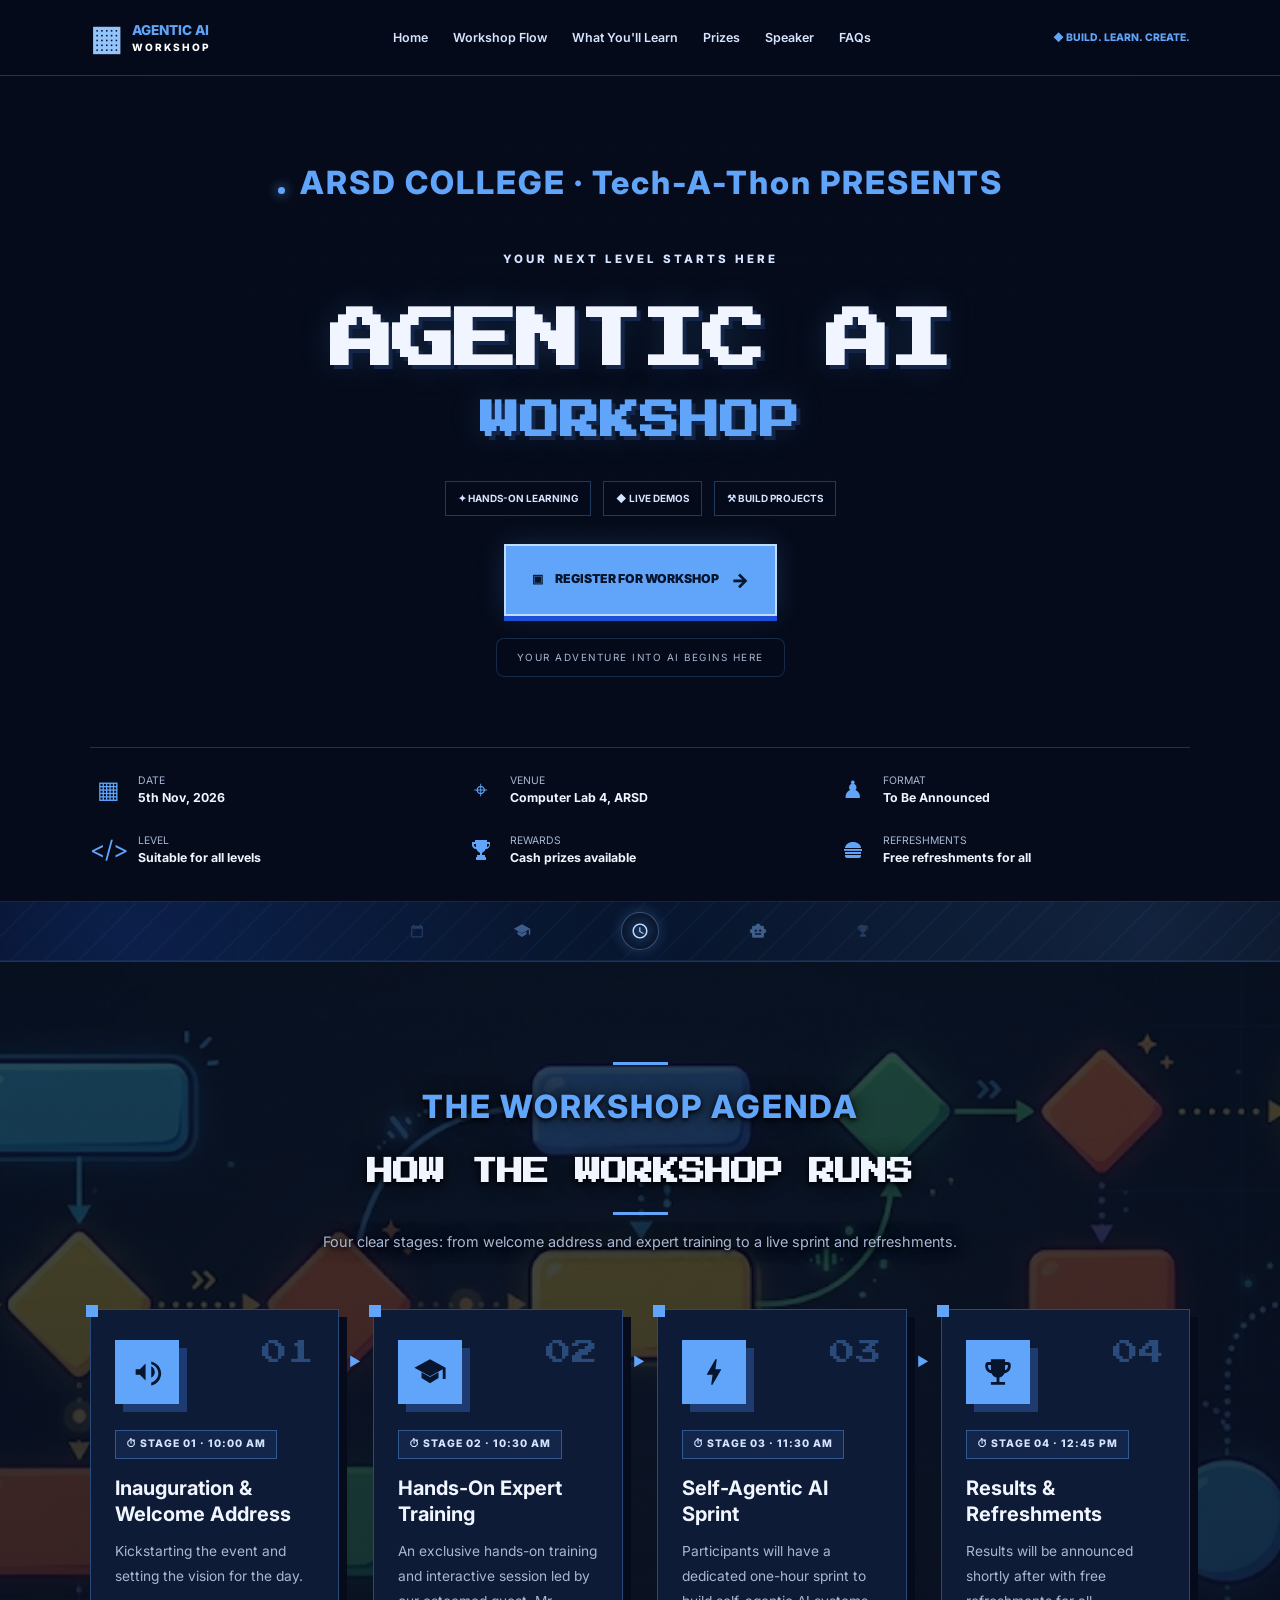
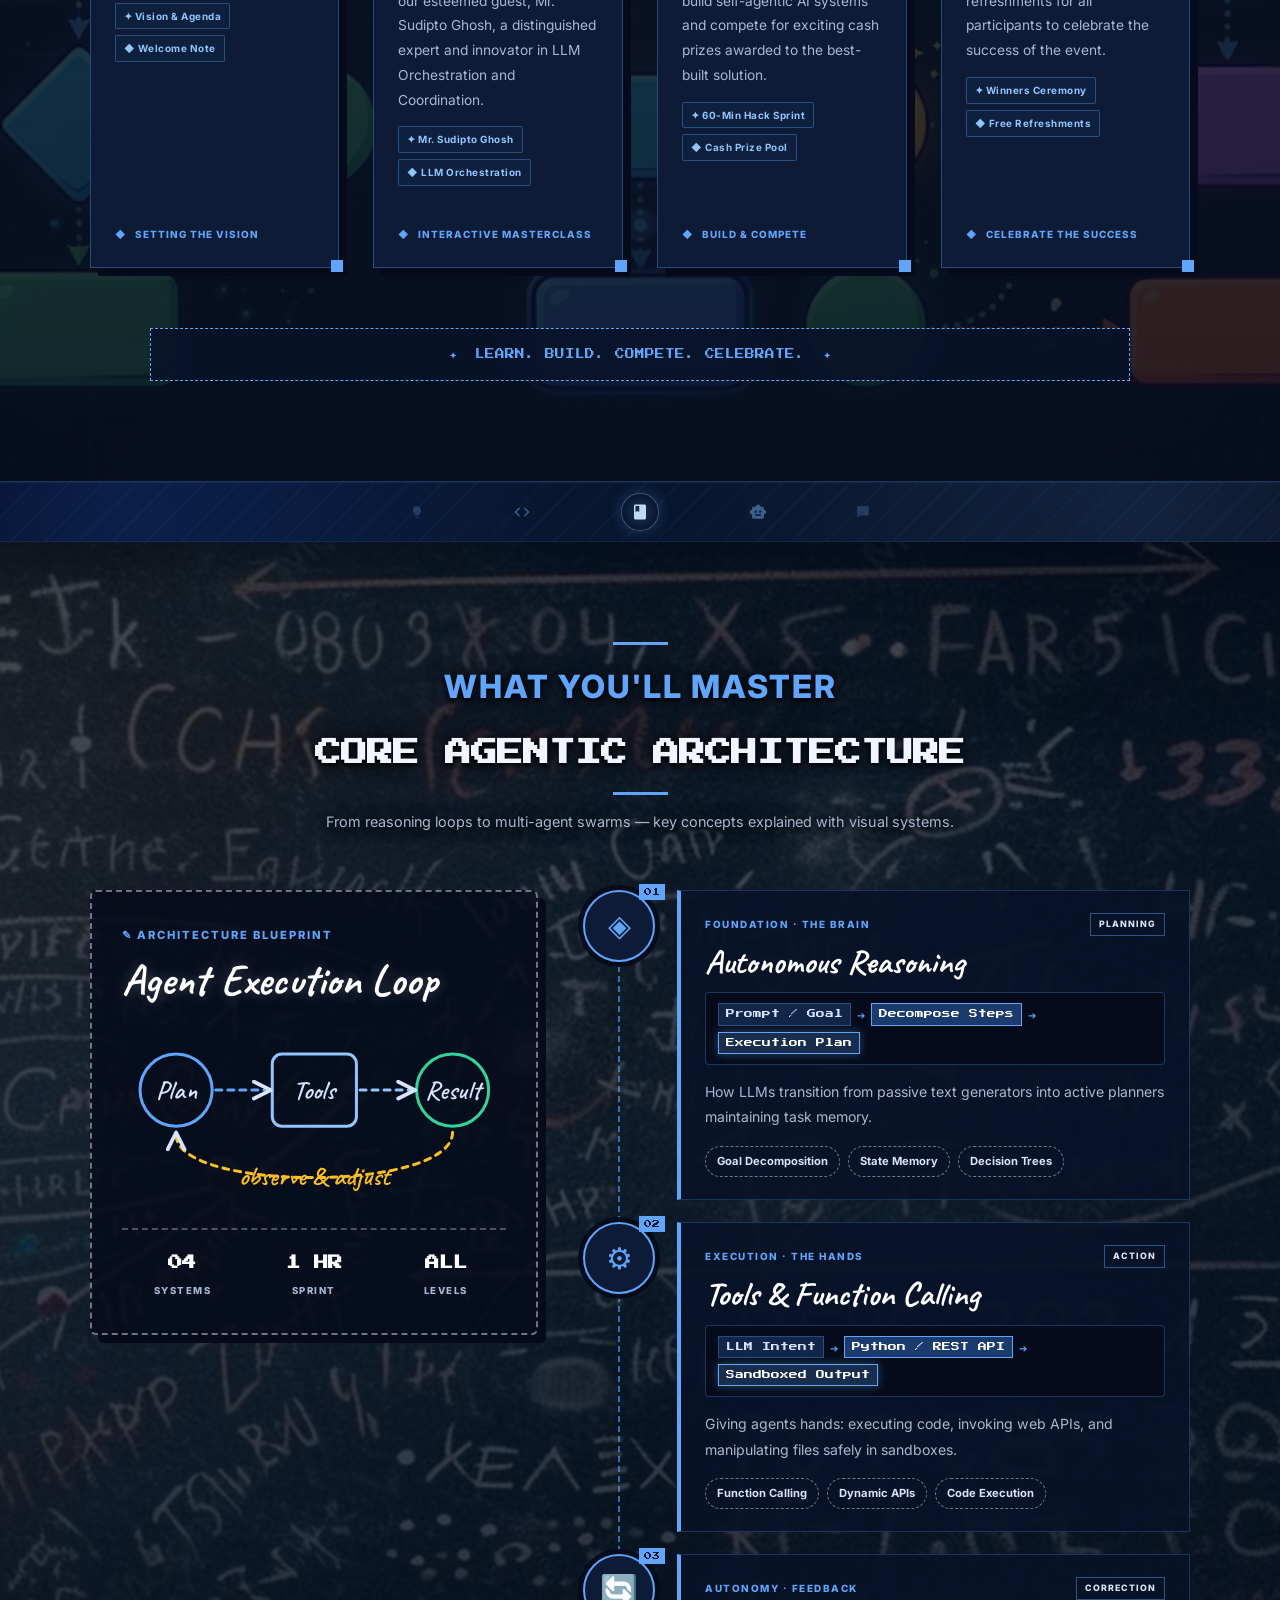
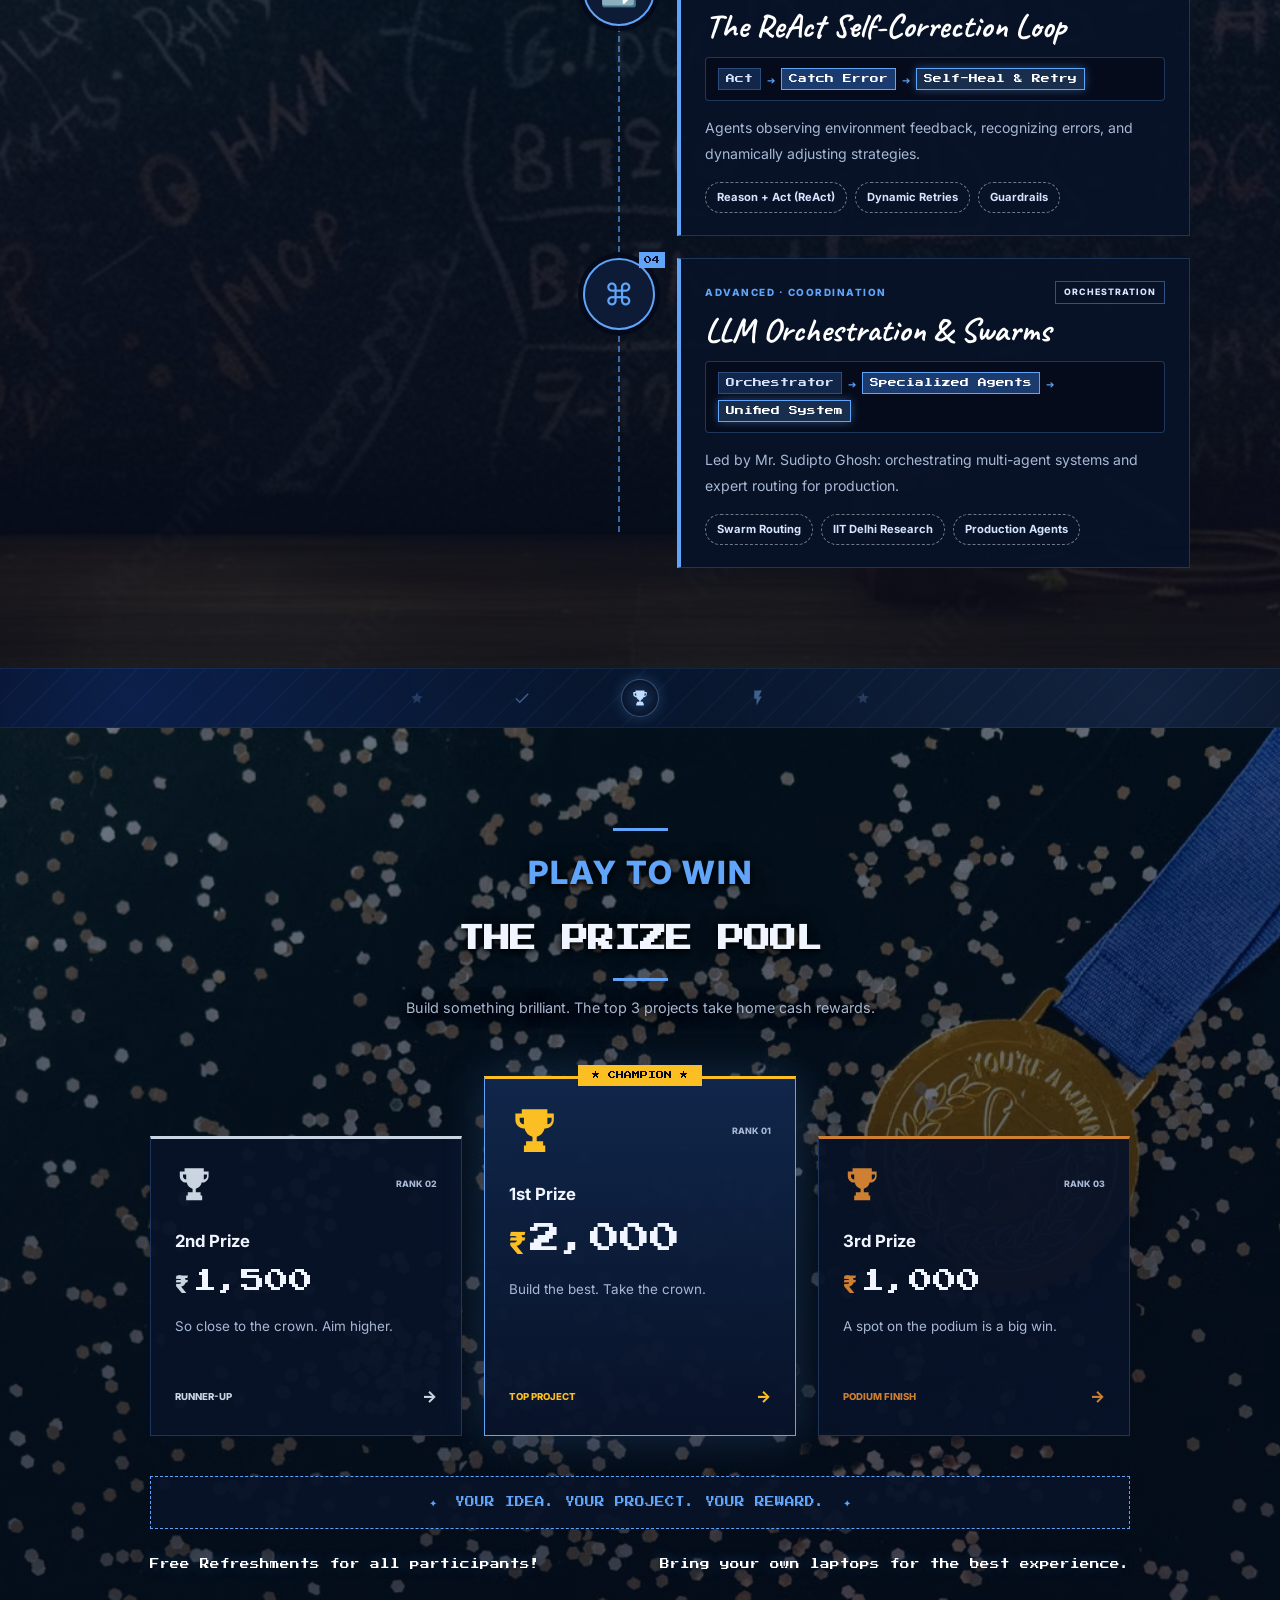
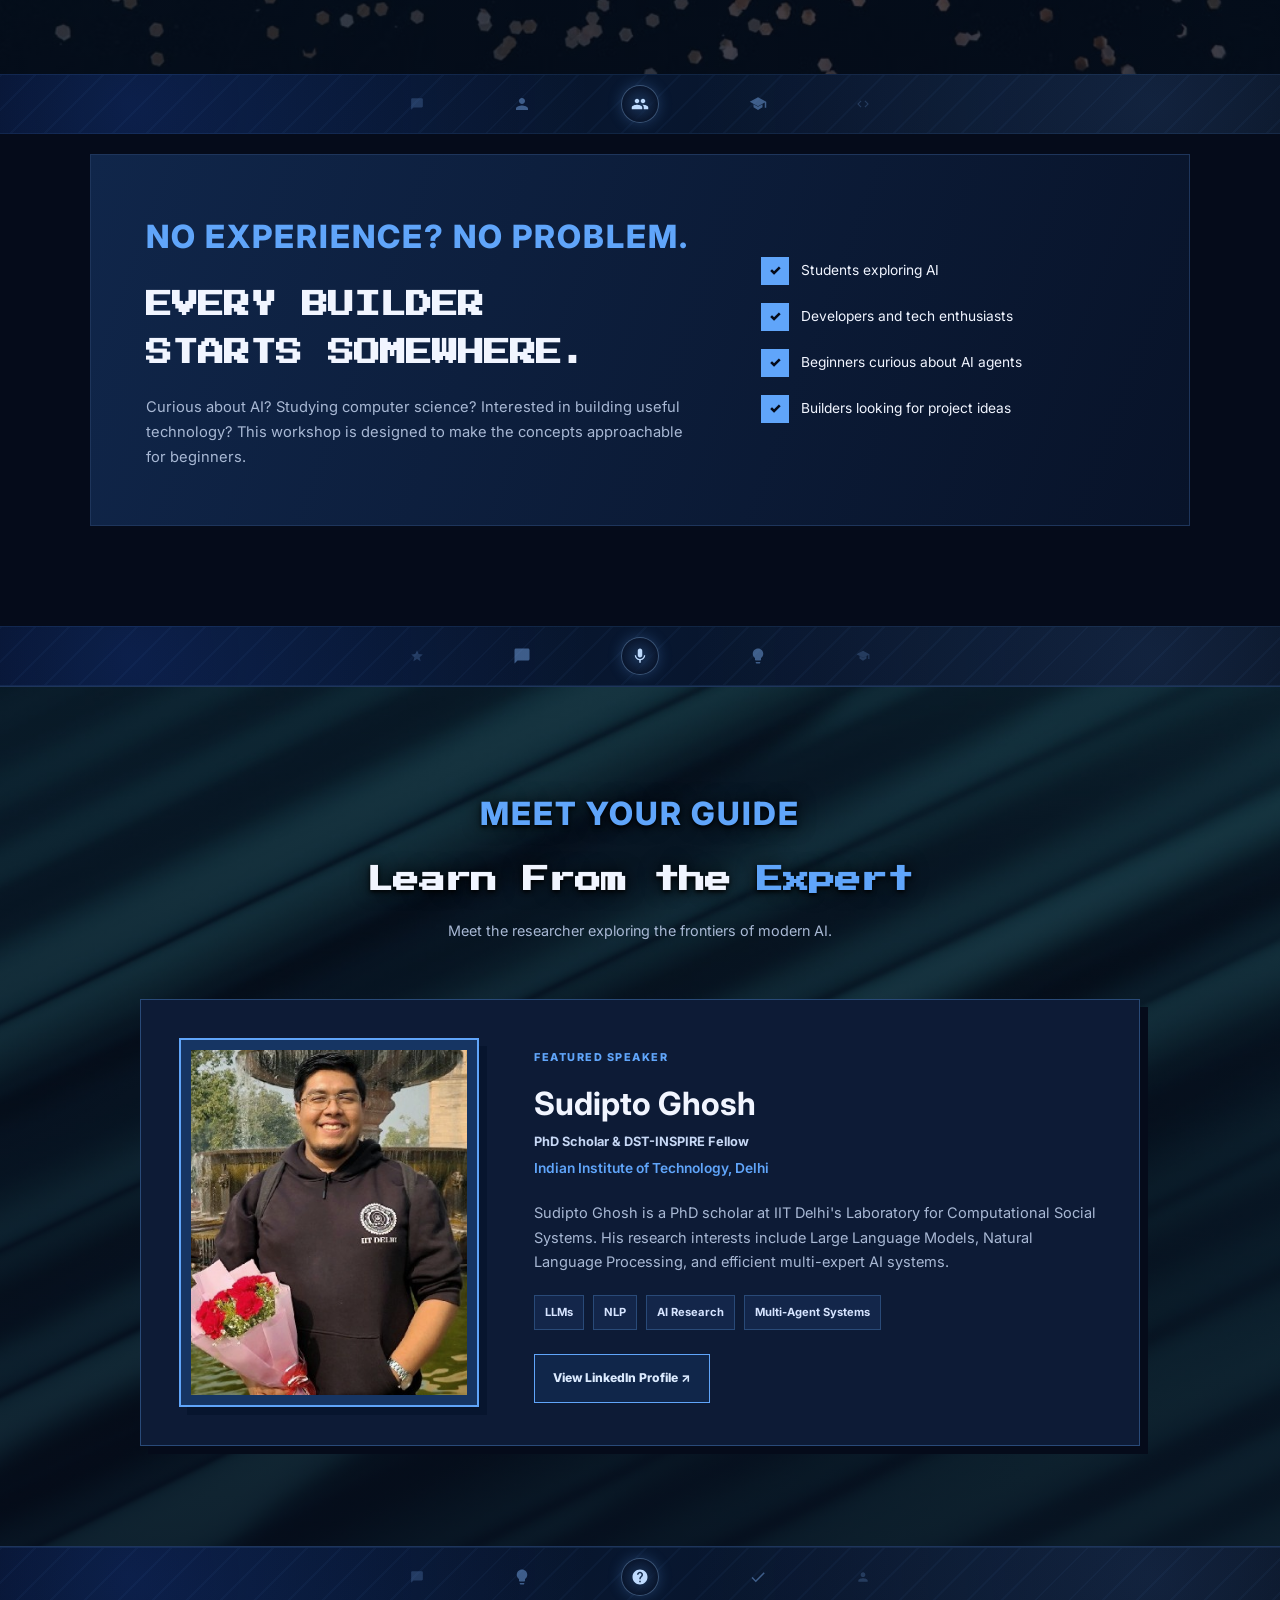
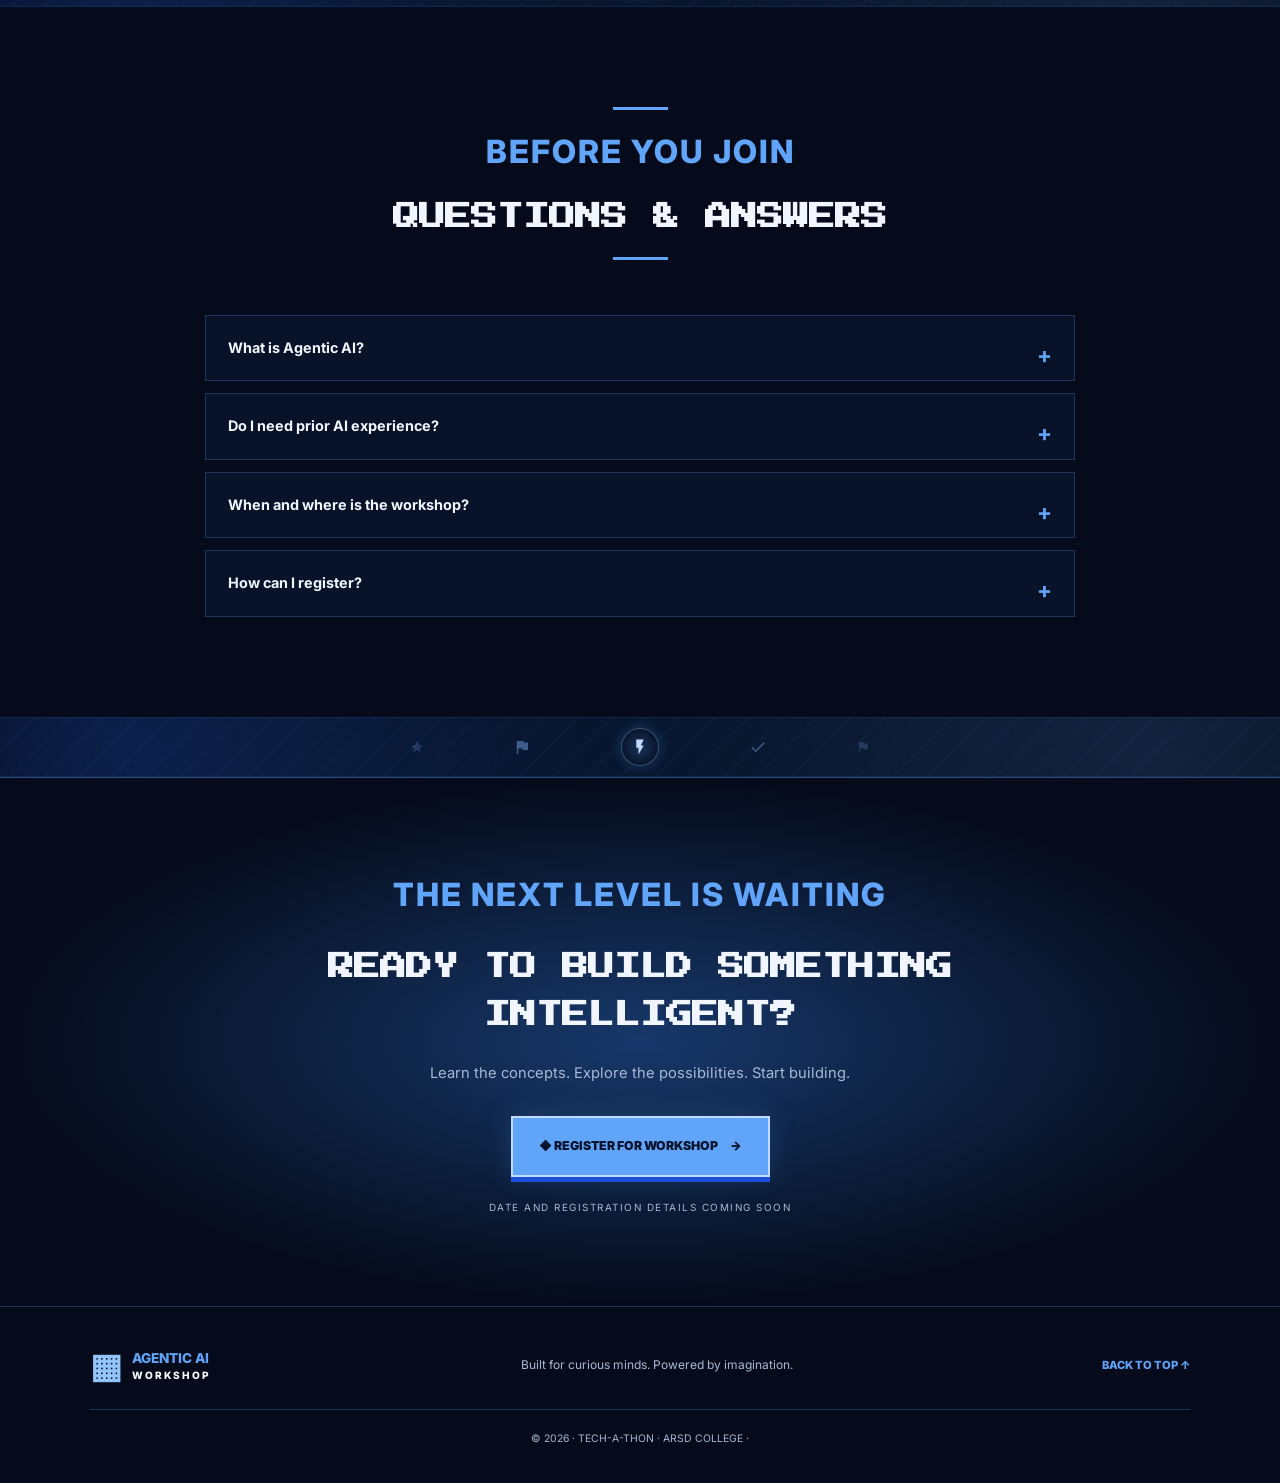
==== commit bfd6965c: "refactor(curriculum): replace dense text with visual architecture diagrams" ====
--- a/index.html
+++ b/index.html
@@ -242,19 +242,19 @@
     <section class="section learn-section" id="learn">
       <div class="section-heading">
         <span class="heading-line"></span>
-        <p class="eyebrow">UNLOCK NEW SKILLS</p>
-        <h2>WHAT YOU'LL LEARN</h2>
+        <p class="eyebrow">WHAT YOU'LL MASTER</p>
+        <h2>CORE AGENTIC ARCHITECTURE</h2>
         <span class="heading-line"></span>
         <p class="section-subtitle">
-          Four quests to help you explore the world of agentic AI.
+          From reasoning loops to multi-agent swarms — key concepts explained with visual systems.
         </p>
       </div>
 
       <div class="learn-layout">
         <!-- CHALKBOARD LESSON PLAN -->
         <aside class="learn-board">
-          <p class="board-label">✎ TODAY'S LESSON</p>
-          <h3 class="board-title">Agentic AI, step by step</h3>
+          <p class="board-label">✎ ARCHITECTURE BLUEPRINT</p>
+          <h3 class="board-title">Agent Execution Loop</h3>
 
           <svg class="board-doodle" viewBox="0 0 320 150" fill="none" stroke="currentColor" stroke-width="2.5" stroke-linecap="round" stroke-linejoin="round" aria-hidden="true">
             <defs>
@@ -262,105 +262,157 @@
                 <path d="M1 1 9 5 1 9" fill="none" stroke="currentColor" stroke-width="1.8"/>
               </marker>
             </defs>
-            <circle cx="45" cy="55" r="30"/>
-            <rect x="125" y="25" width="70" height="60" rx="8"/>
-            <circle cx="275" cy="55" r="30"/>
-            <path d="M78 55h44" stroke-dasharray="5 5" marker-end="url(#chalkArrow)"/>
-            <path d="M198 55h44" stroke-dasharray="5 5" marker-end="url(#chalkArrow)"/>
-            <path d="M275 90C275 140 45 140 45 92" stroke-dasharray="5 5" marker-end="url(#chalkArrow)"/>
+            <circle cx="45" cy="55" r="30" stroke="#60A5FA" />
+            <rect x="125" y="25" width="70" height="60" rx="8" stroke="#93C5FD" />
+            <circle cx="275" cy="55" r="30" stroke="#34D399" />
+            <path d="M78 55h44" stroke="#60A5FA" stroke-dasharray="5 5" marker-end="url(#chalkArrow)"/>
+            <path d="M198 55h44" stroke="#93C5FD" stroke-dasharray="5 5" marker-end="url(#chalkArrow)"/>
+            <path d="M275 90C275 140 45 140 45 92" stroke="#FBBF24" stroke-dasharray="5 5" marker-end="url(#chalkArrow)"/>
             <g fill="currentColor" stroke="none" text-anchor="middle">
               <text x="45" y="62">Plan</text>
               <text x="160" y="62">Tools</text>
               <text x="275" y="62">Result</text>
-              <text x="160" y="134">observe &amp; adjust</text>
+              <text x="160" y="134" fill="#FBBF24">observe &amp; adjust</text>
             </g>
           </svg>
 
           <ul class="board-stats">
-            <li><strong>04</strong><span>TOPICS</span></li>
-            <li><strong>1 HR</strong><span>HANDS-ON</span></li>
+            <li><strong>04</strong><span>SYSTEMS</span></li>
+            <li><strong>1 HR</strong><span>SPRINT</span></li>
             <li><strong>ALL</strong><span>LEVELS</span></li>
           </ul>
         </aside>
 
-        <!-- TOPIC LIST -->
+        <!-- TOPIC LIST WITH GRAPHICS -->
         <div class="learn-list">
-        <article class="learn-row">
-          <div class="row-icon">◈<small>01</small></div>
-          <div class="row-body">
-            <div class="row-head">
-              <span class="row-kicker">FOUNDATION</span>
-              <span class="row-tag">EXPLORE</span>
-            </div>
-            <h3>AI Agents 101</h3>
-            <p>
-              Understand what AI agents are, how they differ from ordinary chatbots, and where they can be useful.
-            </p>
-            <ul class="row-chips">
-              <li>Agents</li>
-              <li>Chatbots vs agents</li>
-              <li>Use cases</li>
-            </ul>
-          </div>
-        </article>
-
-        <article class="learn-row">
-          <div class="row-icon">⌘<small>02</small></div>
-          <div class="row-body">
-            <div class="row-head">
-              <span class="row-kicker">CORE CONCEPTS</span>
-              <span class="row-tag">LEARN</span>
-            </div>
-            <h3>Tools &amp; Workflows</h3>
-            <p>
-              Explore how agents use tools, follow instructions, manage multi-step tasks, and work with context.
-            </p>
-            <ul class="row-chips">
-              <li>Tools</li>
-              <li>Instructions</li>
-              <li>Multi-step tasks</li>
-              <li>Context</li>
-            </ul>
-          </div>
-        </article>
-
-        <article class="learn-row">
-          <div class="row-icon">⚒<small>03</small></div>
-          <div class="row-body">
-            <div class="row-head">
-              <span class="row-kicker">PRACTICAL LEARNING</span>
-              <span class="row-tag">BUILD</span>
-            </div>
-            <h3>Real-World Projects</h3>
-            <p>
-              Follow practical demonstrations of agent-based applications and learn how their components fit together.
-            </p>
-            <ul class="row-chips">
-              <li>Live demos</li>
-              <li>Real-world apps</li>
-              <li>Components</li>
-            </ul>
-          </div>
-        </article>
-
-        <article class="learn-row">
-          <div class="row-icon">♧<small>04</small></div>
-          <div class="row-body">
-            <div class="row-head">
-              <span class="row-kicker">COMMUNITY</span>
-              <span class="row-tag">CONNECT</span>
-            </div>
-            <h3>Q&amp;A &amp; Networking</h3>
-            <p>
-              Ask questions, exchange ideas, and explore how to continue learning after the workshop.
-            </p>
-            <ul class="row-chips">
-              <li>Q&amp;A</li>
-              <li>Ideas</li>
-              <li>Next steps</li>
-            </ul>
-          </div>
-        </article>
+
+          <!-- MODULE 01 -->
+          <article class="learn-row">
+            <div class="row-icon">◈<small>01</small></div>
+            <div class="row-body">
+              <div class="row-head">
+                <span class="row-kicker">FOUNDATION · THE BRAIN</span>
+                <span class="row-tag">PLANNING</span>
+              </div>
+              <h3>Autonomous Reasoning</h3>
+              
+              <div class="concept-visual">
+                <div class="visual-flow">
+                  <span class="vf-node vf-dim">Prompt / Goal</span>
+                  <span class="vf-arrow">➔</span>
+                  <span class="vf-node vf-active">Decompose Steps</span>
+                  <span class="vf-arrow">➔</span>
+                  <span class="vf-node vf-glow">Execution Plan</span>
+                </div>
+              </div>
+
+              <p>
+                How LLMs transition from passive text generators into active planners maintaining task memory.
+              </p>
+              
+              <ul class="row-chips">
+                <li>Goal Decomposition</li>
+                <li>State Memory</li>
+                <li>Decision Trees</li>
+              </ul>
+            </div>
+          </article>
+
+          <!-- MODULE 02 -->
+          <article class="learn-row">
+            <div class="row-icon">⚙<small>02</small></div>
+            <div class="row-body">
+              <div class="row-head">
+                <span class="row-kicker">EXECUTION · THE HANDS</span>
+                <span class="row-tag">ACTION</span>
+              </div>
+              <h3>Tools &amp; Function Calling</h3>
+              
+              <div class="concept-visual">
+                <div class="visual-flow">
+                  <span class="vf-node vf-dim">LLM Intent</span>
+                  <span class="vf-arrow">➔</span>
+                  <span class="vf-node vf-active">Python / REST API</span>
+                  <span class="vf-arrow">➔</span>
+                  <span class="vf-node vf-glow">Sandboxed Output</span>
+                </div>
+              </div>
+
+              <p>
+                Giving agents hands: executing code, invoking web APIs, and manipulating files safely in sandboxes.
+              </p>
+              
+              <ul class="row-chips">
+                <li>Function Calling</li>
+                <li>Dynamic APIs</li>
+                <li>Code Execution</li>
+              </ul>
+            </div>
+          </article>
+
+          <!-- MODULE 03 -->
+          <article class="learn-row">
+            <div class="row-icon">🔄<small>03</small></div>
+            <div class="row-body">
+              <div class="row-head">
+                <span class="row-kicker">AUTONOMY · FEEDBACK</span>
+                <span class="row-tag">CORRECTION</span>
+              </div>
+              <h3>The ReAct Self-Correction Loop</h3>
+              
+              <div class="concept-visual">
+                <div class="visual-flow">
+                  <span class="vf-node vf-dim">Act</span>
+                  <span class="vf-arrow">➔</span>
+                  <span class="vf-node vf-active">Catch Error</span>
+                  <span class="vf-arrow">➔</span>
+                  <span class="vf-node vf-glow">Self-Heal &amp; Retry</span>
+                </div>
+              </div>
+
+              <p>
+                Agents observing environment feedback, recognizing errors, and dynamically adjusting strategies.
+              </p>
+              
+              <ul class="row-chips">
+                <li>Reason + Act (ReAct)</li>
+                <li>Dynamic Retries</li>
+                <li>Guardrails</li>
+              </ul>
+            </div>
+          </article>
+
+          <!-- MODULE 04 -->
+          <article class="learn-row">
+            <div class="row-icon">⌘<small>04</small></div>
+            <div class="row-body">
+              <div class="row-head">
+                <span class="row-kicker">ADVANCED · COORDINATION</span>
+                <span class="row-tag">ORCHESTRATION</span>
+              </div>
+              <h3>LLM Orchestration &amp; Swarms</h3>
+              
+              <div class="concept-visual">
+                <div class="visual-flow">
+                  <span class="vf-node vf-dim">Orchestrator</span>
+                  <span class="vf-arrow">➔</span>
+                  <span class="vf-node vf-active">Specialized Agents</span>
+                  <span class="vf-arrow">➔</span>
+                  <span class="vf-node vf-glow">Unified System</span>
+                </div>
+              </div>
+
+              <p>
+                Led by Mr. Sudipto Ghosh: orchestrating multi-agent systems and expert routing for production.
+              </p>
+              
+              <ul class="row-chips">
+                <li>Swarm Routing</li>
+                <li>IIT Delhi Research</li>
+                <li>Production Agents</li>
+              </ul>
+            </div>
+          </article>
 
         </div>
       </div>
--- a/style.css
+++ b/style.css
@@ -2163,3 +2163,49 @@
   overflow-wrap: break-word;
   word-wrap: break-word;
 }
+
+
+/* What You'll Learn: Concept Visual Diagrams */
+.concept-visual {
+  margin: 12px 0 14px;
+  padding: 10px 12px;
+  background: rgba(5, 11, 26, 0.85);
+  border: 1px solid rgba(96, 165, 250, 0.28);
+  border-radius: 4px;
+}
+
+.visual-flow {
+  display: flex;
+  align-items: center;
+  flex-wrap: wrap;
+  gap: 6px;
+  font-family: var(--pixel);
+  font-size: 0.55rem;
+  line-height: 1.4;
+}
+
+.vf-node {
+  padding: 4px 7px;
+  background: #112648;
+  border: 1px solid rgba(96, 165, 250, 0.3);
+  color: #D6E4FF;
+  white-space: nowrap;
+}
+
+.vf-node.vf-active {
+  background: #1B3B6F;
+  border-color: var(--blue);
+  color: #FFFFFF;
+}
+
+.vf-node.vf-glow {
+  background: rgba(96, 165, 250, 0.22);
+  border-color: var(--blue);
+  color: #FFFFFF;
+  box-shadow: 0 0 10px rgba(96, 165, 250, 0.4);
+}
+
+.vf-arrow {
+  color: var(--blue);
+  font-size: 0.65rem;
+}
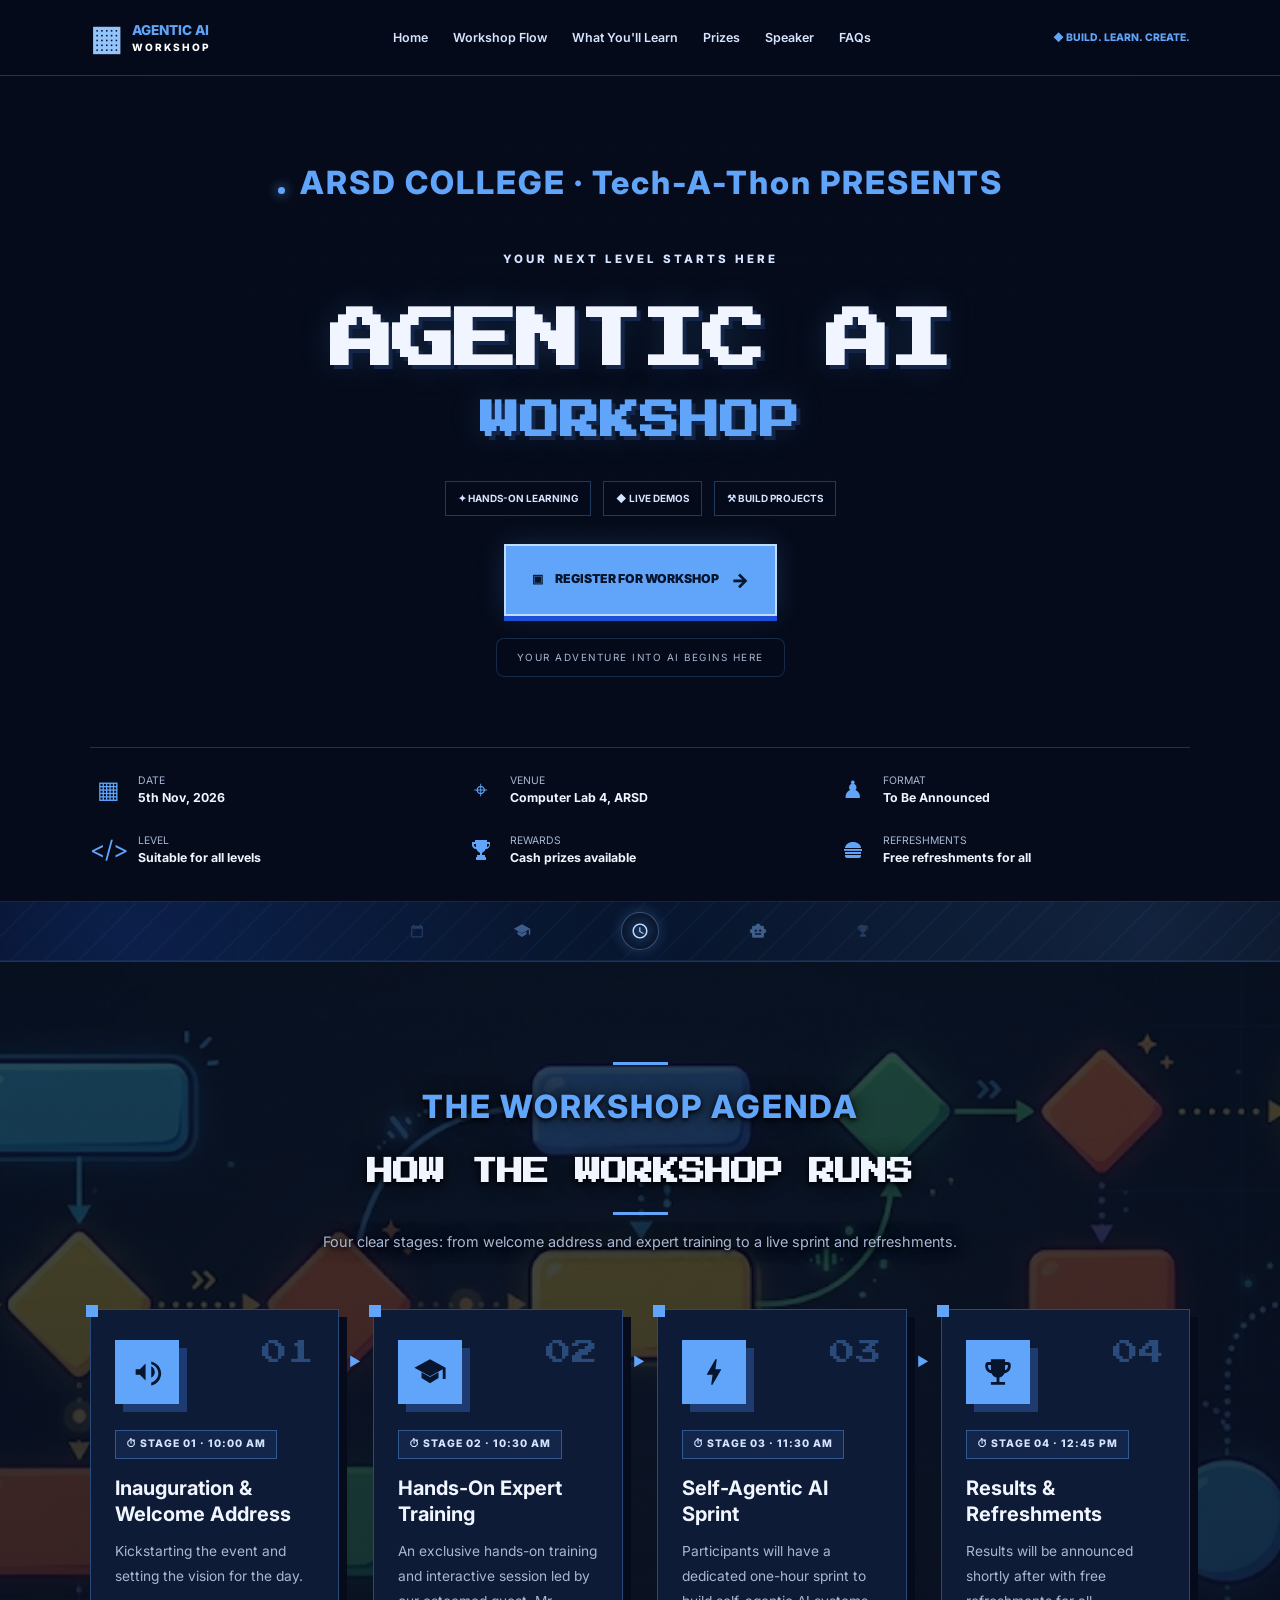
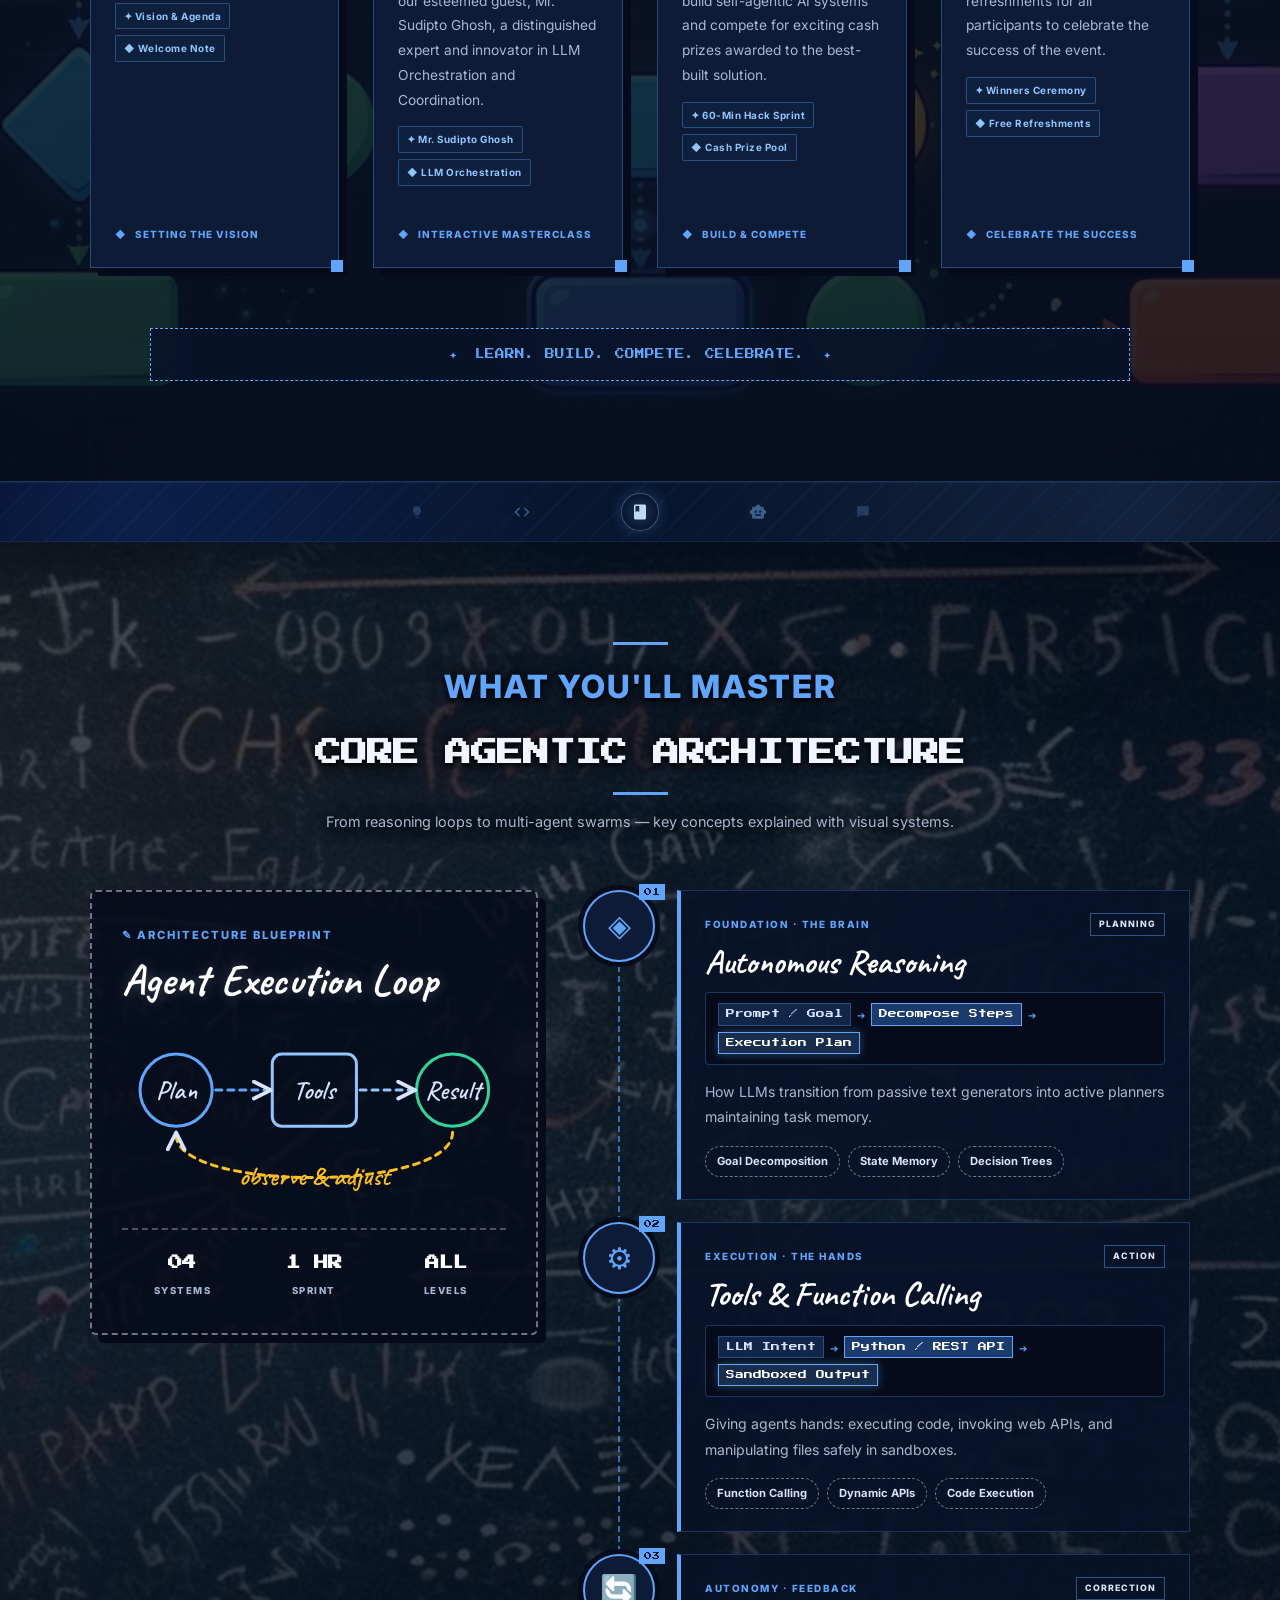
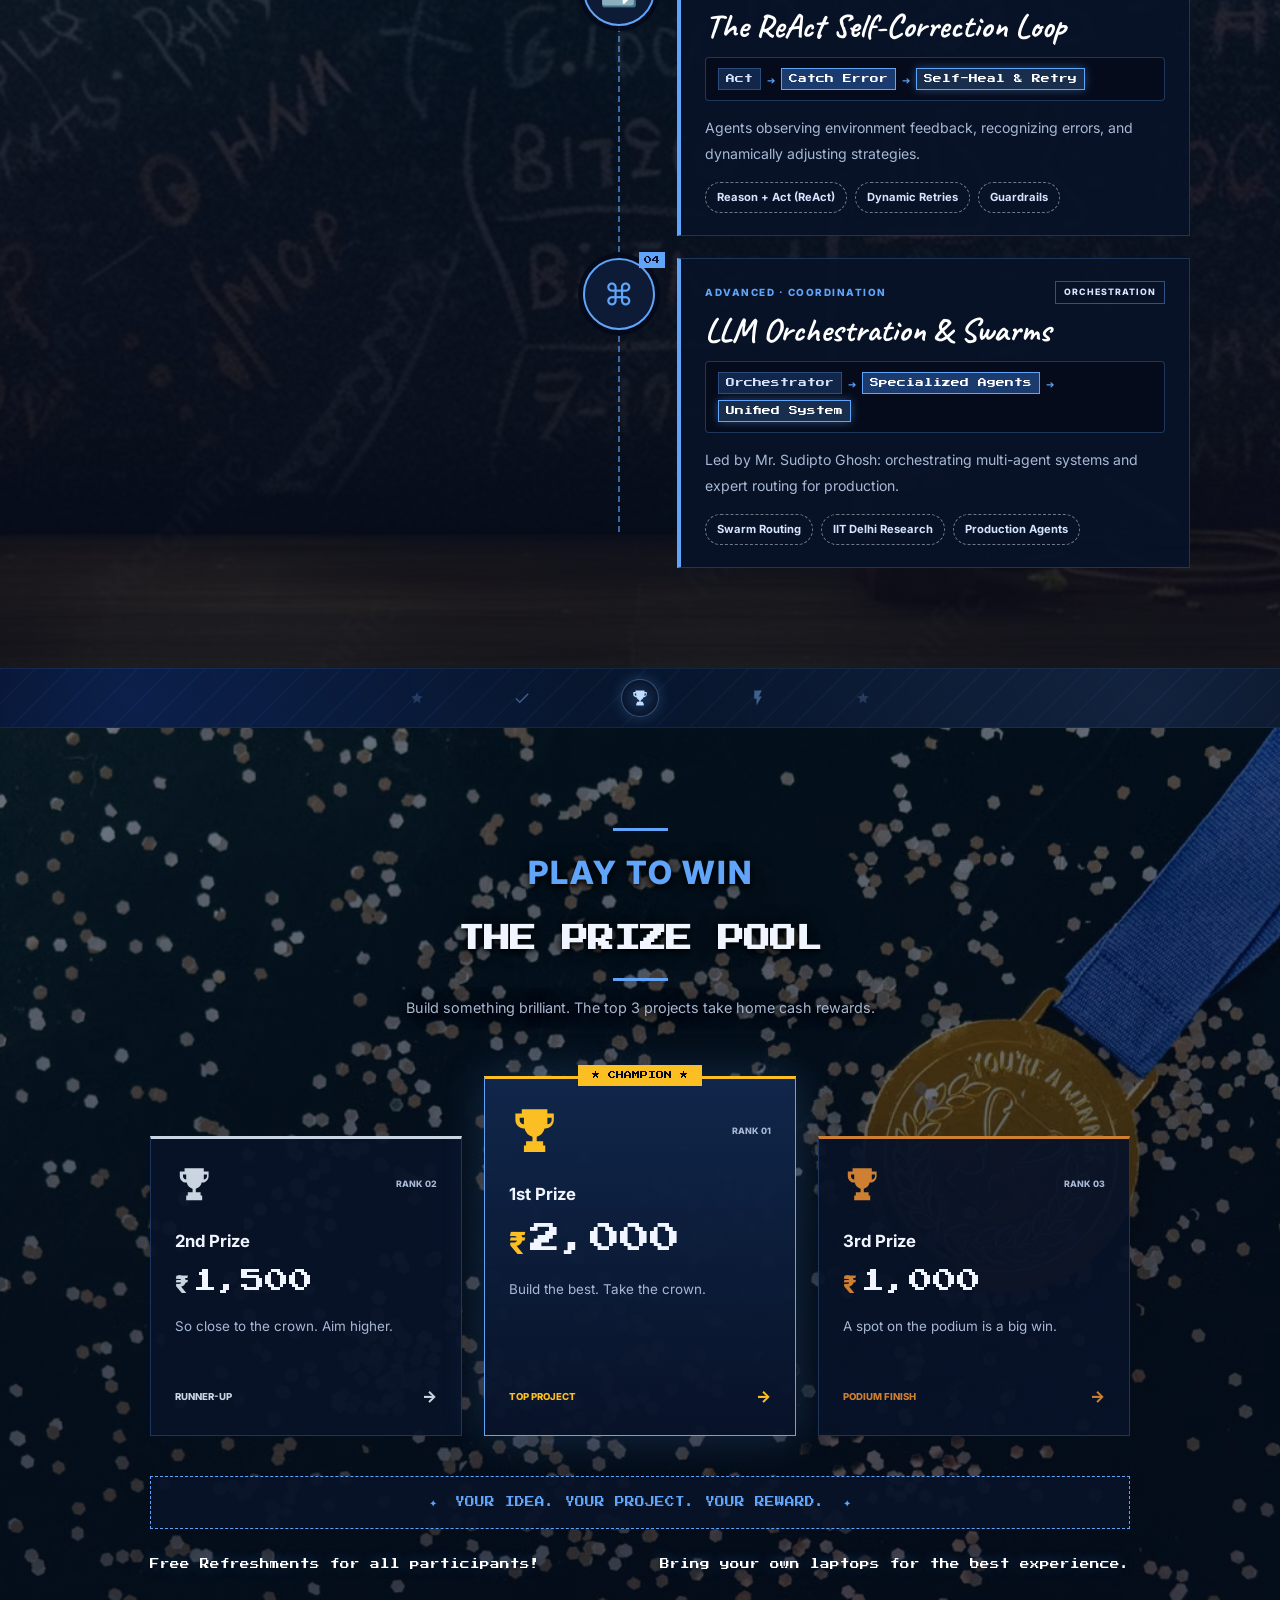
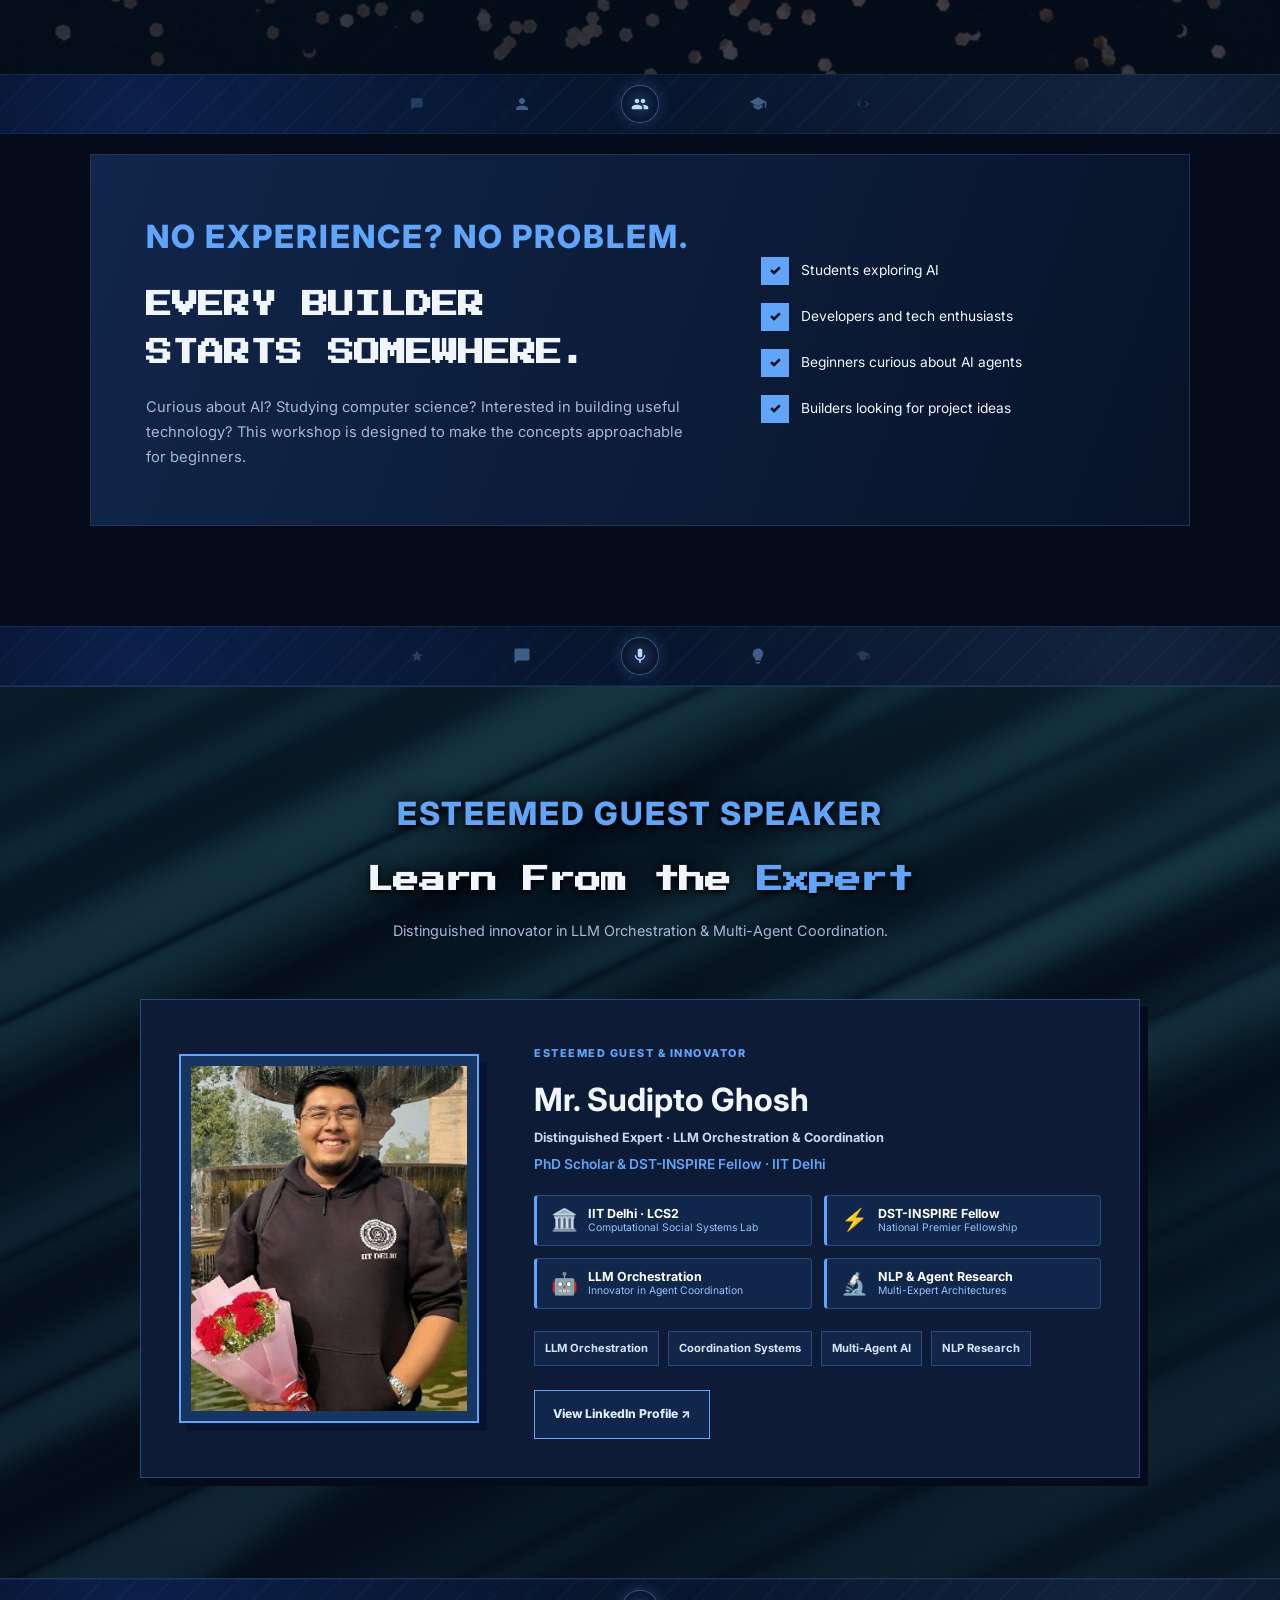
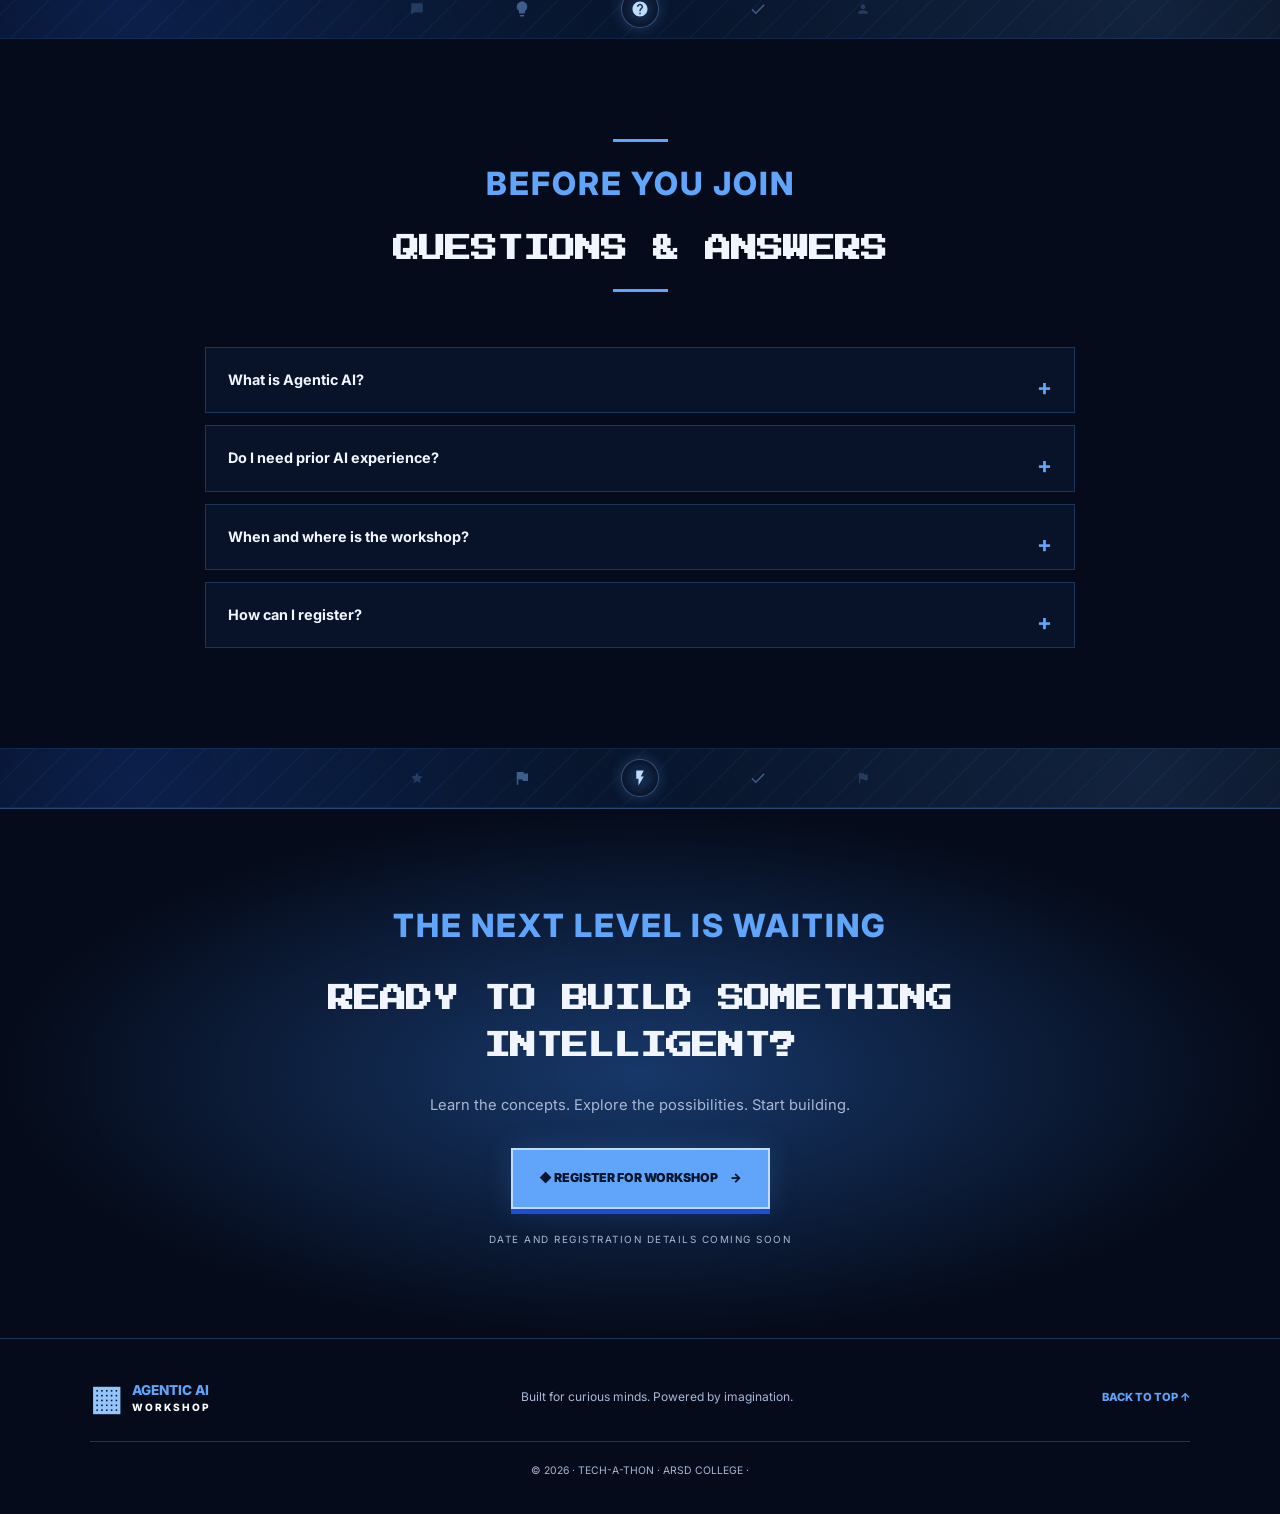
==== commit 2ad1755f: "feat(speaker): highlight Mr. Sudipto Ghosh innovator role in LLM orchestration" ====
--- a/index.html
+++ b/index.html
@@ -530,42 +530,66 @@
     <section class="speaker section" id="speaker">
       <div class="container">
         <div class="section-heading">
-          <span class="eyebrow">MEET YOUR GUIDE</span>
+          <span class="eyebrow">ESTEEMED GUEST SPEAKER</span>
           <h2>Learn From the <span>Expert</span></h2>
-          <p>Meet the researcher exploring the frontiers of modern AI.</p>
+          <p>Distinguished innovator in LLM Orchestration &amp; Multi-Agent Coordination.</p>
         </div>
 
         <div class="speaker-card">
           <div class="speaker-image">
             <img
               src="sudipto.jpg"
-              alt="Sudipto Ghosh, PhD Scholar at IIT Delhi"
+              alt="Mr. Sudipto Ghosh, Innovator in LLM Orchestration and Coordination"
               loading="lazy"
             />
           </div>
 
           <div class="speaker-info">
-            <span class="speaker-label">FEATURED SPEAKER</span>
-            <h3>Sudipto Ghosh</h3>
+            <span class="speaker-label">ESTEEMED GUEST &amp; INNOVATOR</span>
+            <h3>Mr. Sudipto Ghosh</h3>
             <p class="speaker-role">
-              PhD Scholar &amp; DST-INSPIRE Fellow
+              Distinguished Expert · LLM Orchestration &amp; Coordination
             </p>
             <p class="speaker-affiliation">
-              Indian Institute of Technology, Delhi
+              PhD Scholar &amp; DST-INSPIRE Fellow · IIT Delhi
             </p>
 
-            <p class="speaker-bio">
-              Sudipto Ghosh is a PhD scholar at IIT Delhi's Laboratory
-              for Computational Social Systems. His research interests
-              include Large Language Models, Natural Language Processing,
-              and efficient multi-expert AI systems.
-            </p>
+            <div class="speaker-credential-grid">
+              <div class="cred-pill">
+                <span class="cred-icon">🏛️</span>
+                <div>
+                  <strong>IIT Delhi · LCS2</strong>
+                  <small>Computational Social Systems Lab</small>
+                </div>
+              </div>
+              <div class="cred-pill">
+                <span class="cred-icon">⚡</span>
+                <div>
+                  <strong>DST-INSPIRE Fellow</strong>
+                  <small>National Premier Fellowship</small>
+                </div>
+              </div>
+              <div class="cred-pill">
+                <span class="cred-icon">🤖</span>
+                <div>
+                  <strong>LLM Orchestration</strong>
+                  <small>Innovator in Agent Coordination</small>
+                </div>
+              </div>
+              <div class="cred-pill">
+                <span class="cred-icon">🔬</span>
+                <div>
+                  <strong>NLP &amp; Agent Research</strong>
+                  <small>Multi-Expert Architectures</small>
+                </div>
+              </div>
+            </div>
 
             <div class="speaker-tags">
-              <span>LLMs</span>
-              <span>NLP</span>
-              <span>AI Research</span>
-              <span>Multi-Agent Systems</span>
+              <span>LLM Orchestration</span>
+              <span>Coordination Systems</span>
+              <span>Multi-Agent AI</span>
+              <span>NLP Research</span>
             </div>
 
             <a
--- a/style.css
+++ b/style.css
@@ -2209,3 +2209,50 @@
   color: var(--blue);
   font-size: 0.65rem;
 }
+
+
+/* Speaker Credential Grid */
+.speaker-credential-grid {
+  display: grid;
+  grid-template-columns: repeat(2, minmax(0, 1fr));
+  gap: 12px;
+  margin: 18px 0 22px;
+}
+
+.cred-pill {
+  display: flex;
+  align-items: center;
+  gap: 10px;
+  padding: 10px 14px;
+  background: #10264A;
+  border: 1px solid rgba(96, 165, 250, 0.3);
+  border-left: 3px solid var(--blue);
+  border-radius: 4px;
+}
+
+.cred-icon {
+  font-size: 1.35rem;
+  line-height: 1;
+  flex-shrink: 0;
+}
+
+.cred-pill strong {
+  display: block;
+  color: #FFFFFF;
+  font-size: 0.78rem;
+  line-height: 1.25;
+}
+
+.cred-pill small {
+  display: block;
+  color: #93C5FD;
+  font-size: 0.65rem;
+  line-height: 1.3;
+}
+
+@media (max-width: 600px) {
+  .speaker-credential-grid {
+    grid-template-columns: 1fr;
+    gap: 10px;
+  }
+}
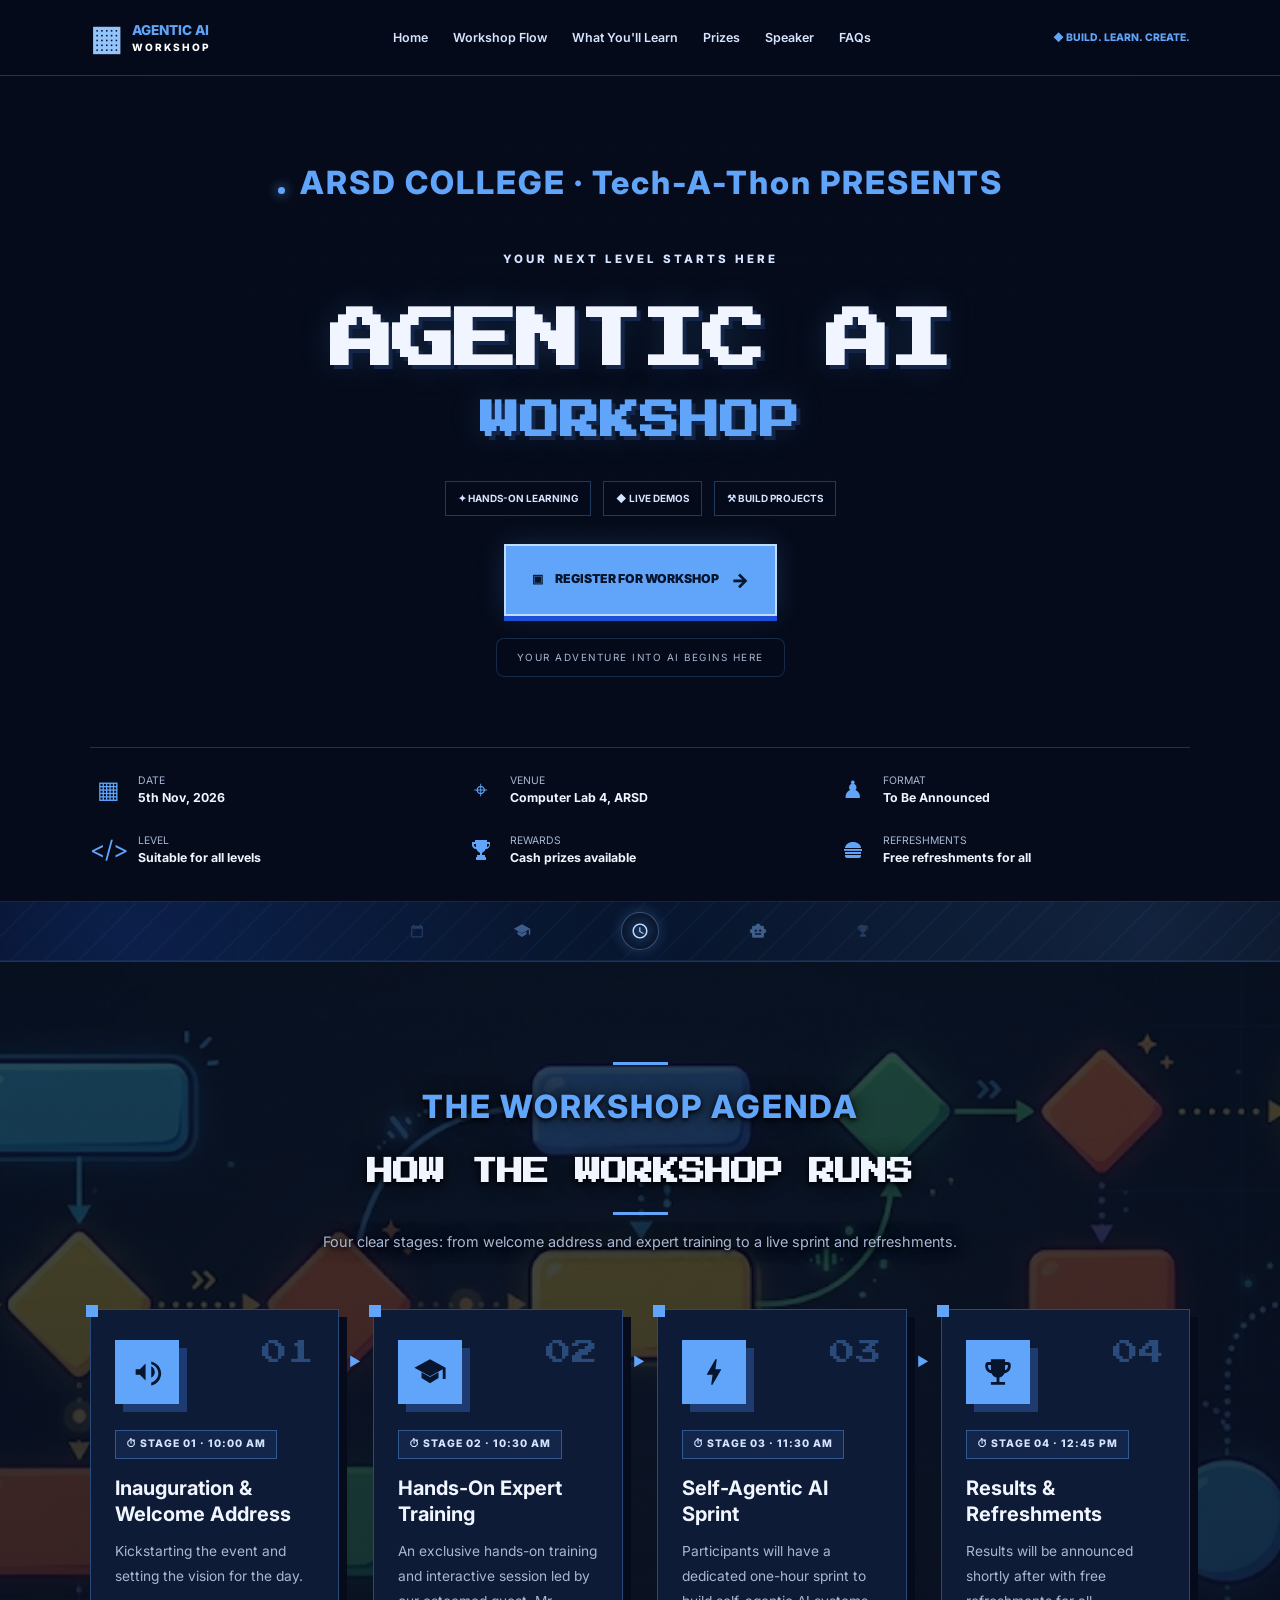
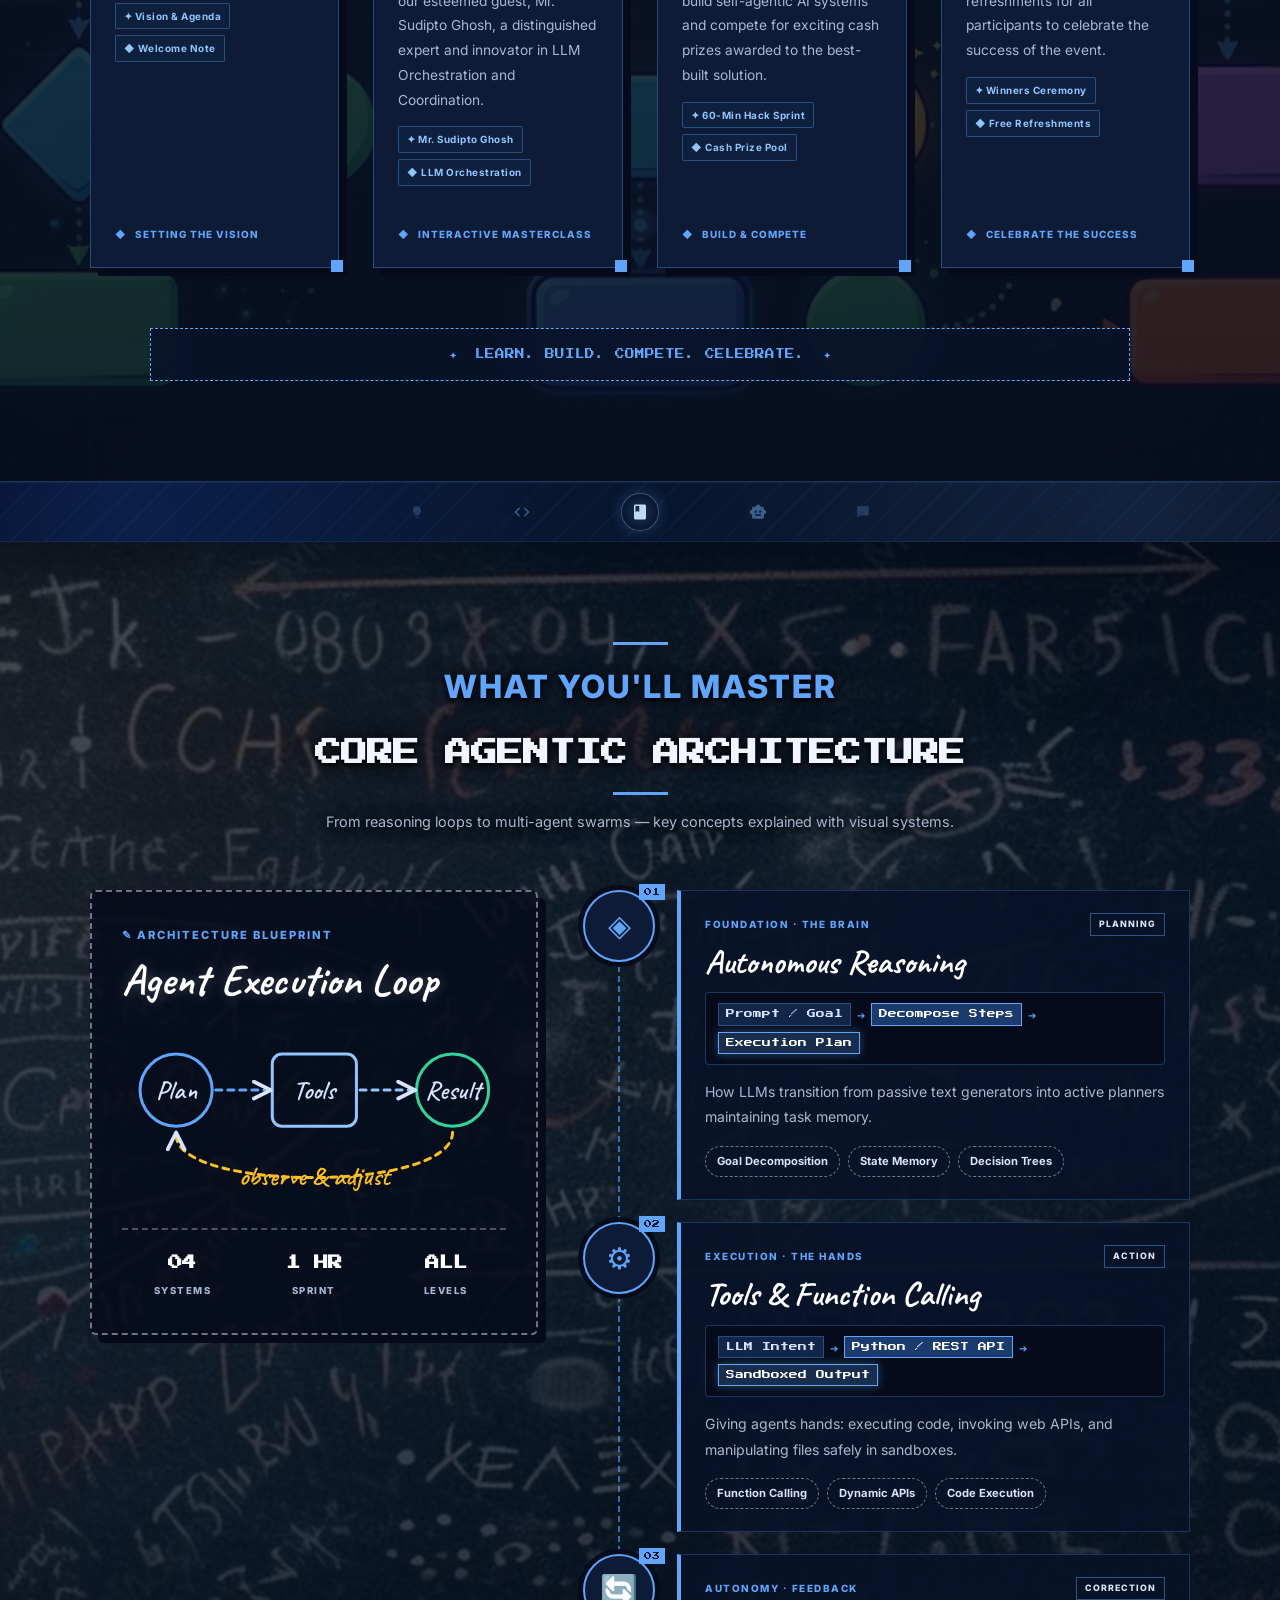
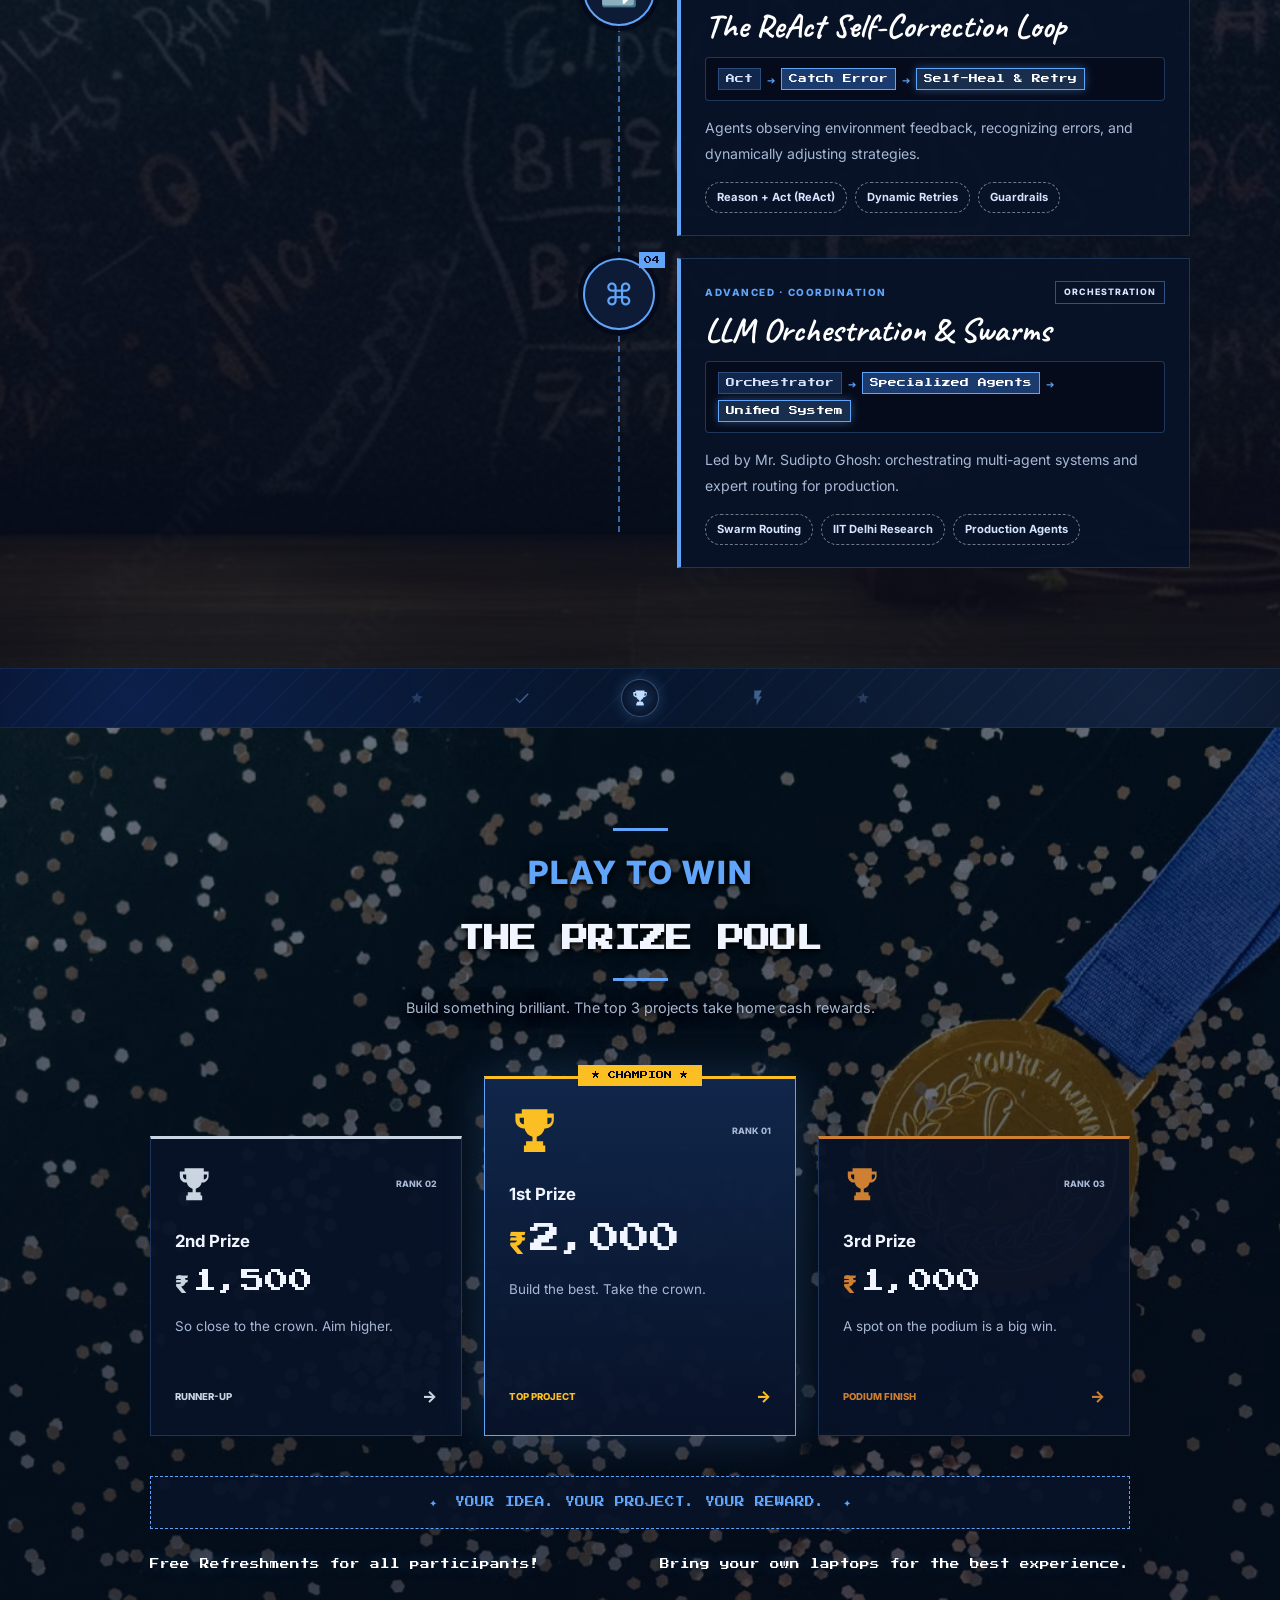
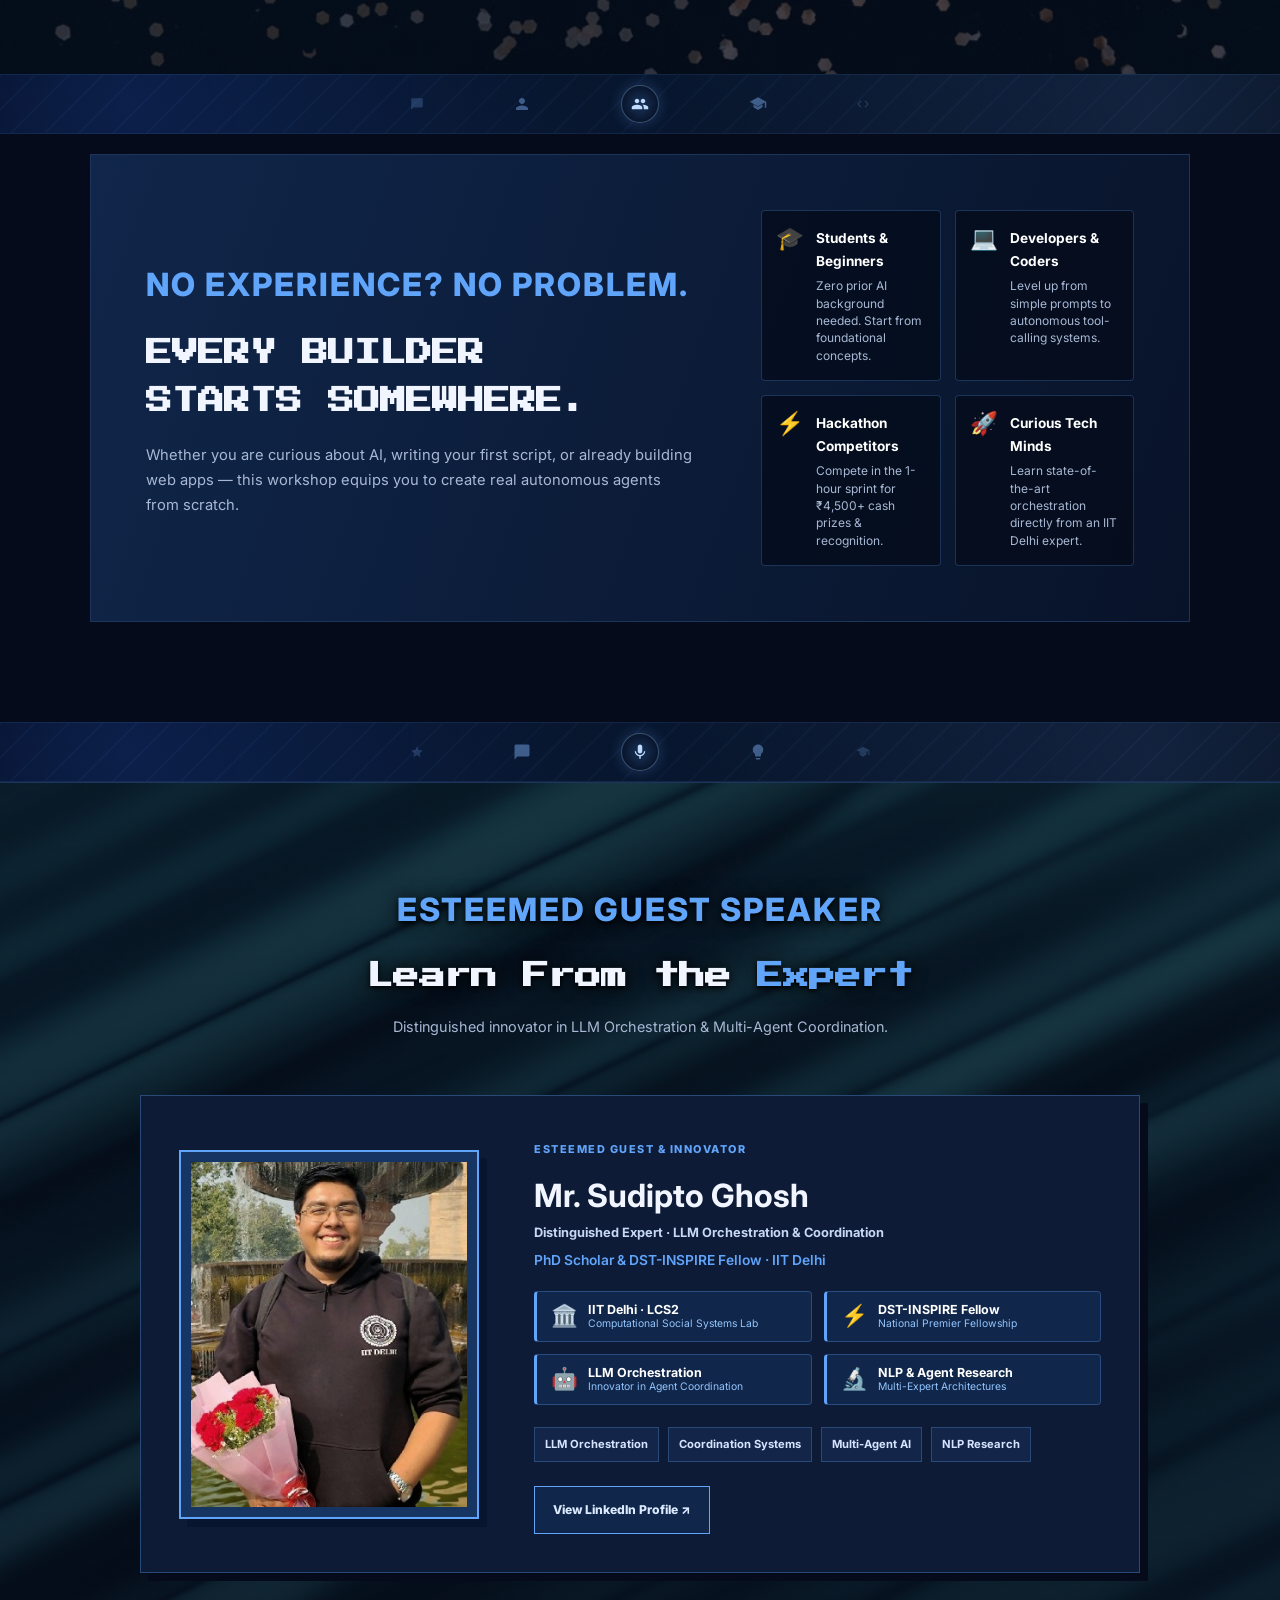
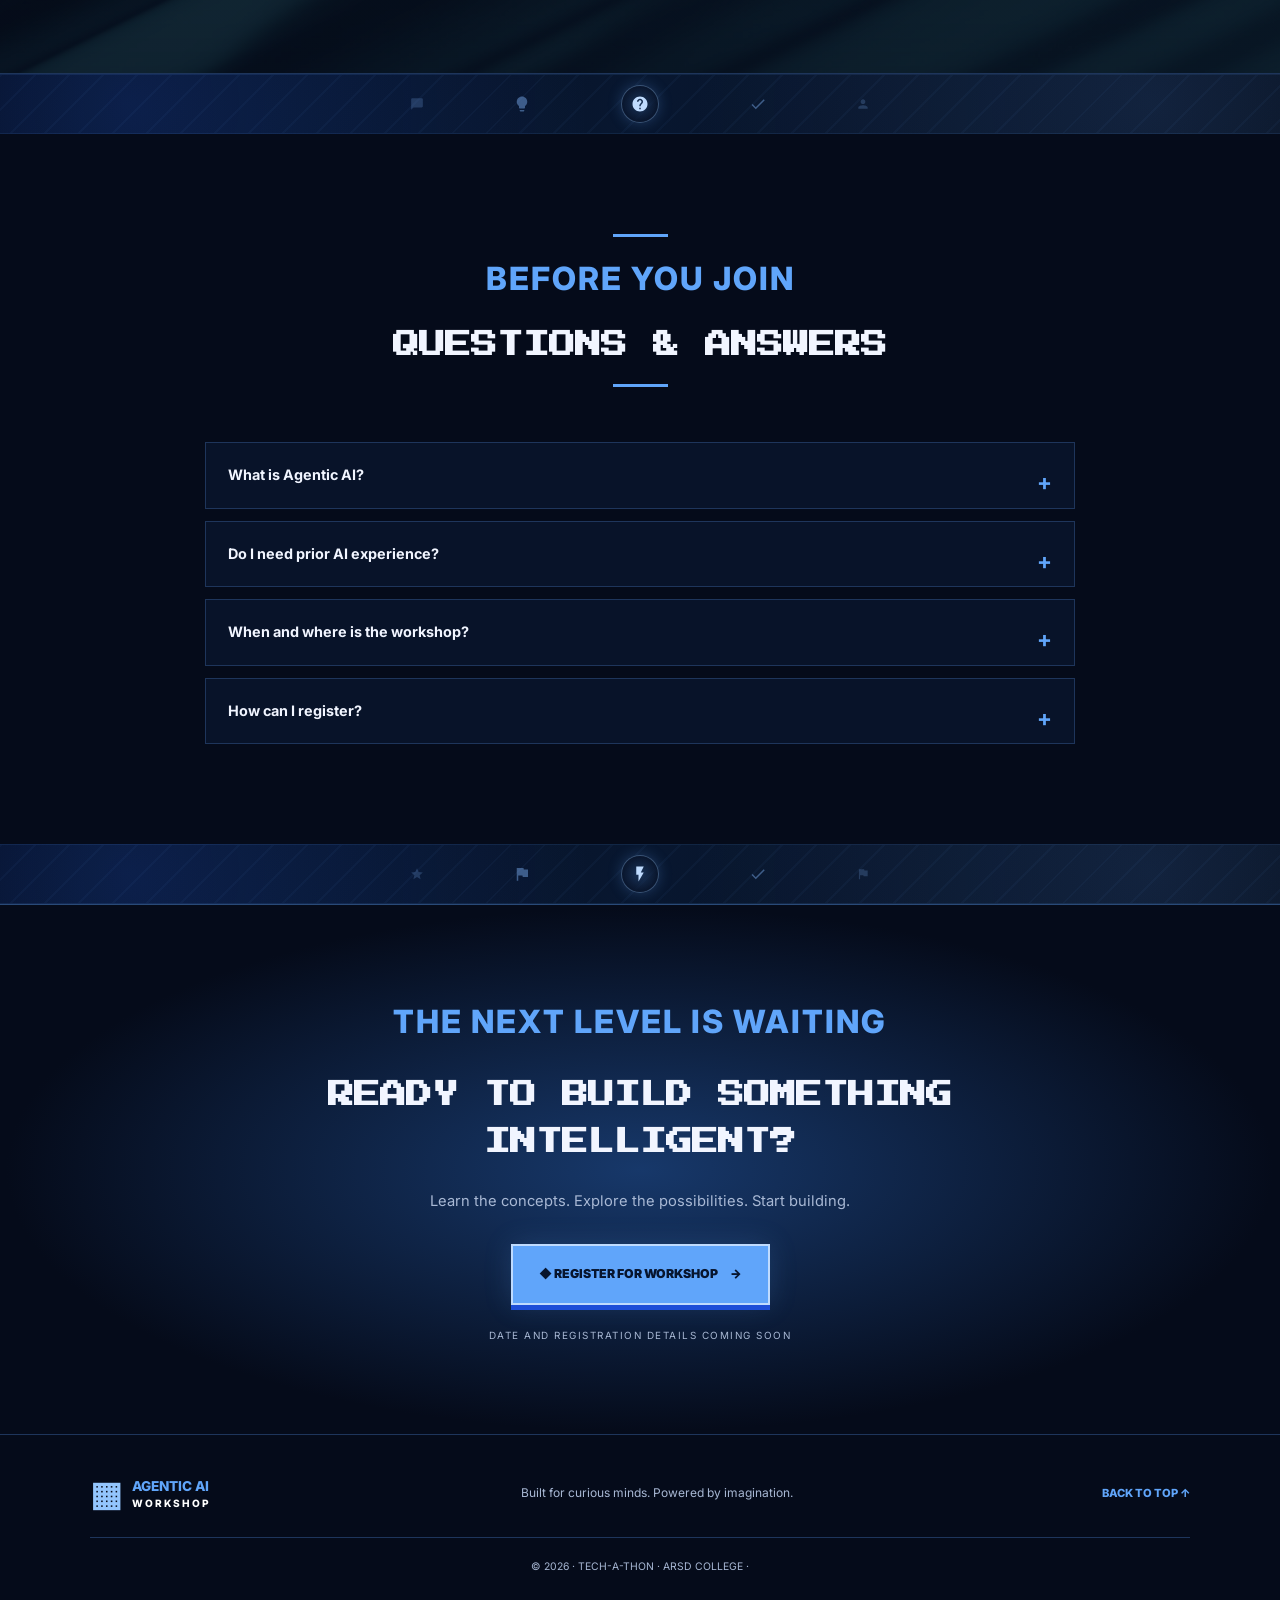
==== commit c8122214: "feat(audience): convert who-should-attend into 4-pillar graphical cards" ====
--- a/index.html
+++ b/index.html
@@ -501,18 +501,39 @@
           <p class="eyebrow">NO EXPERIENCE? NO PROBLEM.</p>
           <h2>EVERY BUILDER<br>STARTS SOMEWHERE.</h2>
           <p>
-            Curious about AI? Studying computer science?
-            Interested in building useful technology?
-            This workshop is designed to make the concepts
-            approachable for beginners.
-          </p>
-        </div>
-
-        <div class="audience-list">
-          <div><span>✓</span> Students exploring AI</div>
-          <div><span>✓</span> Developers and tech enthusiasts</div>
-          <div><span>✓</span> Beginners curious about AI agents</div>
-          <div><span>✓</span> Builders looking for project ideas</div>
+            Whether you are curious about AI, writing your first script, or already building web apps — this workshop equips you to create real autonomous agents from scratch.
+          </p>
+        </div>
+
+        <div class="audience-grid">
+          <div class="audience-card">
+            <span class="aud-icon">🎓</span>
+            <div>
+              <strong>Students &amp; Beginners</strong>
+              <small>Zero prior AI background needed. Start from foundational concepts.</small>
+            </div>
+          </div>
+          <div class="audience-card">
+            <span class="aud-icon">💻</span>
+            <div>
+              <strong>Developers &amp; Coders</strong>
+              <small>Level up from simple prompts to autonomous tool-calling systems.</small>
+            </div>
+          </div>
+          <div class="audience-card">
+            <span class="aud-icon">⚡</span>
+            <div>
+              <strong>Hackathon Competitors</strong>
+              <small>Compete in the 1-hour sprint for ₹4,500+ cash prizes &amp; recognition.</small>
+            </div>
+          </div>
+          <div class="audience-card">
+            <span class="aud-icon">🚀</span>
+            <div>
+              <strong>Curious Tech Minds</strong>
+              <small>Learn state-of-the-art orchestration directly from an IIT Delhi expert.</small>
+            </div>
+          </div>
         </div>
       </div>
     </section>
--- a/style.css
+++ b/style.css
@@ -2256,3 +2256,48 @@
     gap: 10px;
   }
 }
+
+
+/* Audience Grid & Cards */
+.audience-grid {
+  display: grid;
+  grid-template-columns: repeat(2, minmax(0, 1fr));
+  gap: 14px;
+}
+
+.audience-card {
+  display: flex;
+  align-items: flex-start;
+  gap: 12px;
+  padding: 16px 14px;
+  background: rgba(5, 11, 26, 0.75);
+  border: 1px solid rgba(96, 165, 250, 0.25);
+  border-radius: 4px;
+}
+
+.aud-icon {
+  font-size: 1.4rem;
+  line-height: 1;
+  flex-shrink: 0;
+}
+
+.audience-card strong {
+  display: block;
+  color: #FFFFFF;
+  font-size: 0.85rem;
+  margin-bottom: 4px;
+}
+
+.audience-card small {
+  display: block;
+  color: var(--muted);
+  font-size: 0.75rem;
+  line-height: 1.45;
+}
+
+@media (max-width: 600px) {
+  .audience-grid {
+    grid-template-columns: 1fr;
+    gap: 10px;
+  }
+}
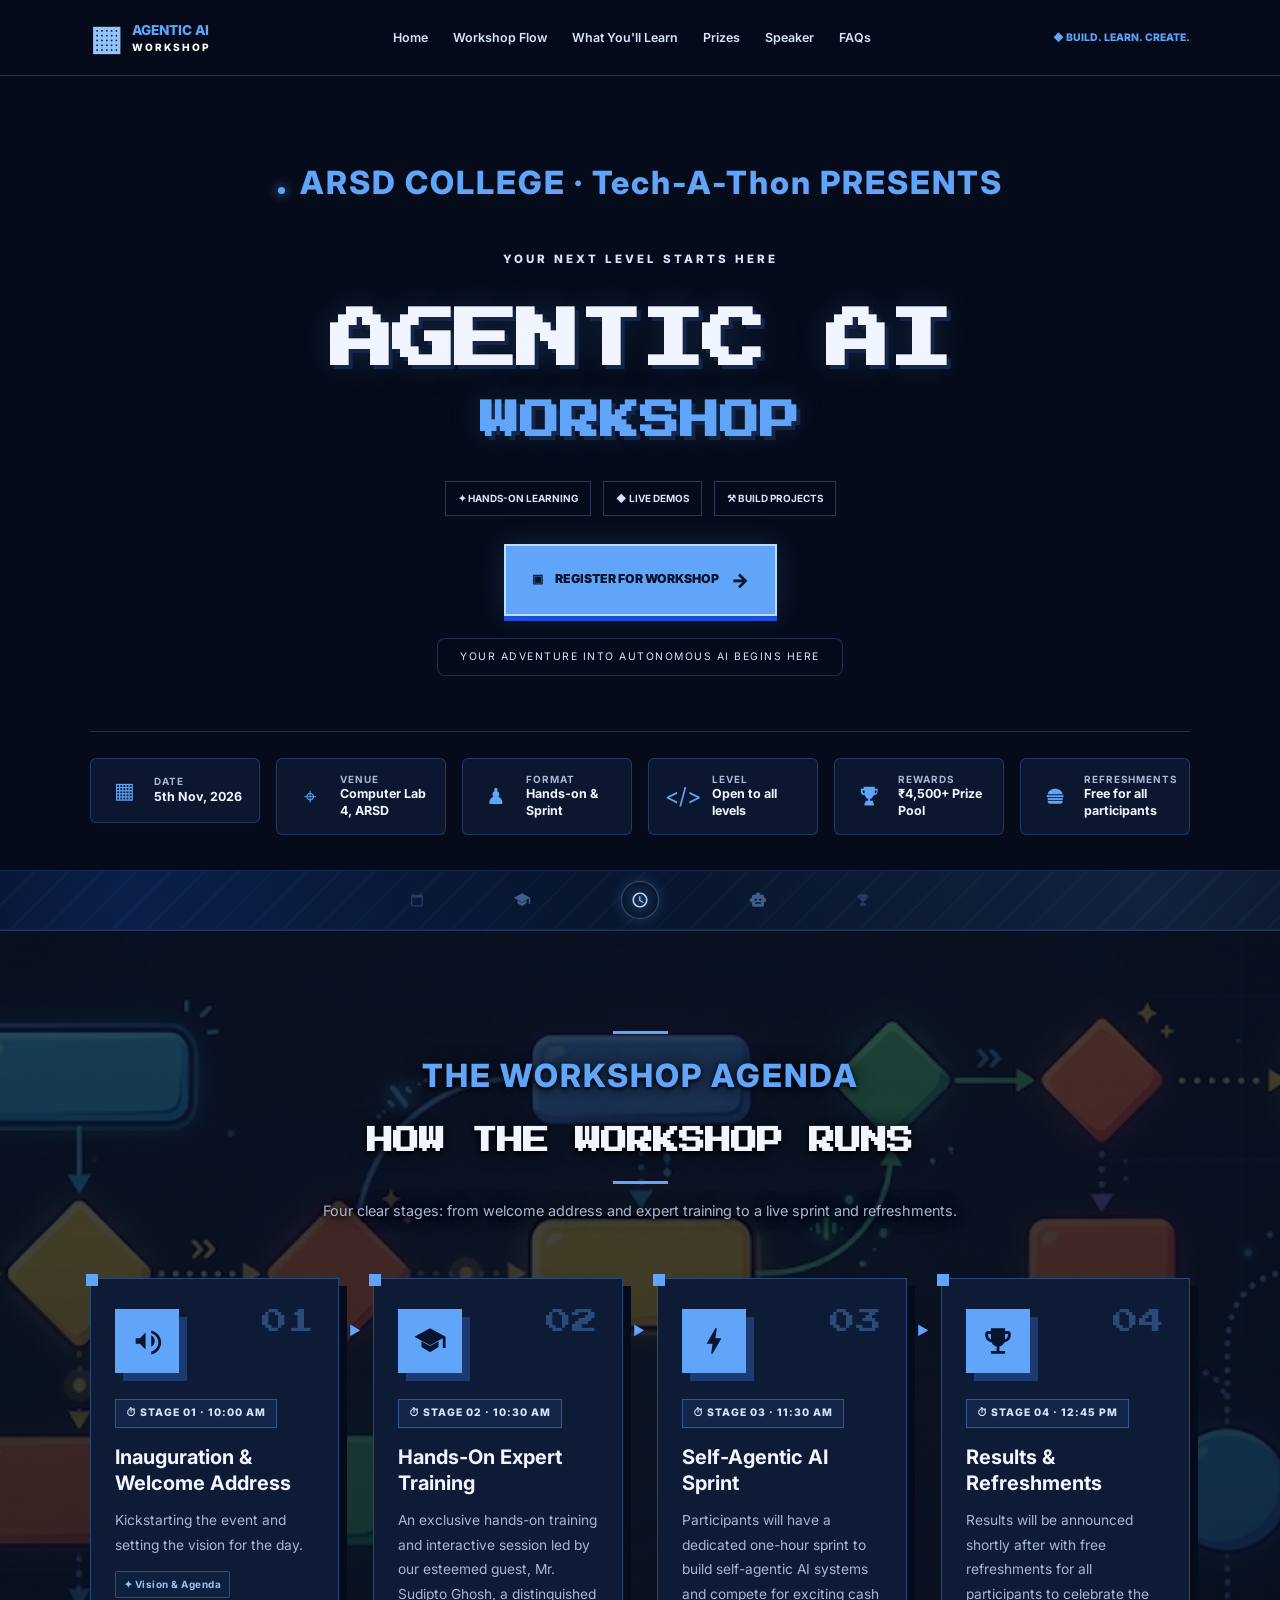
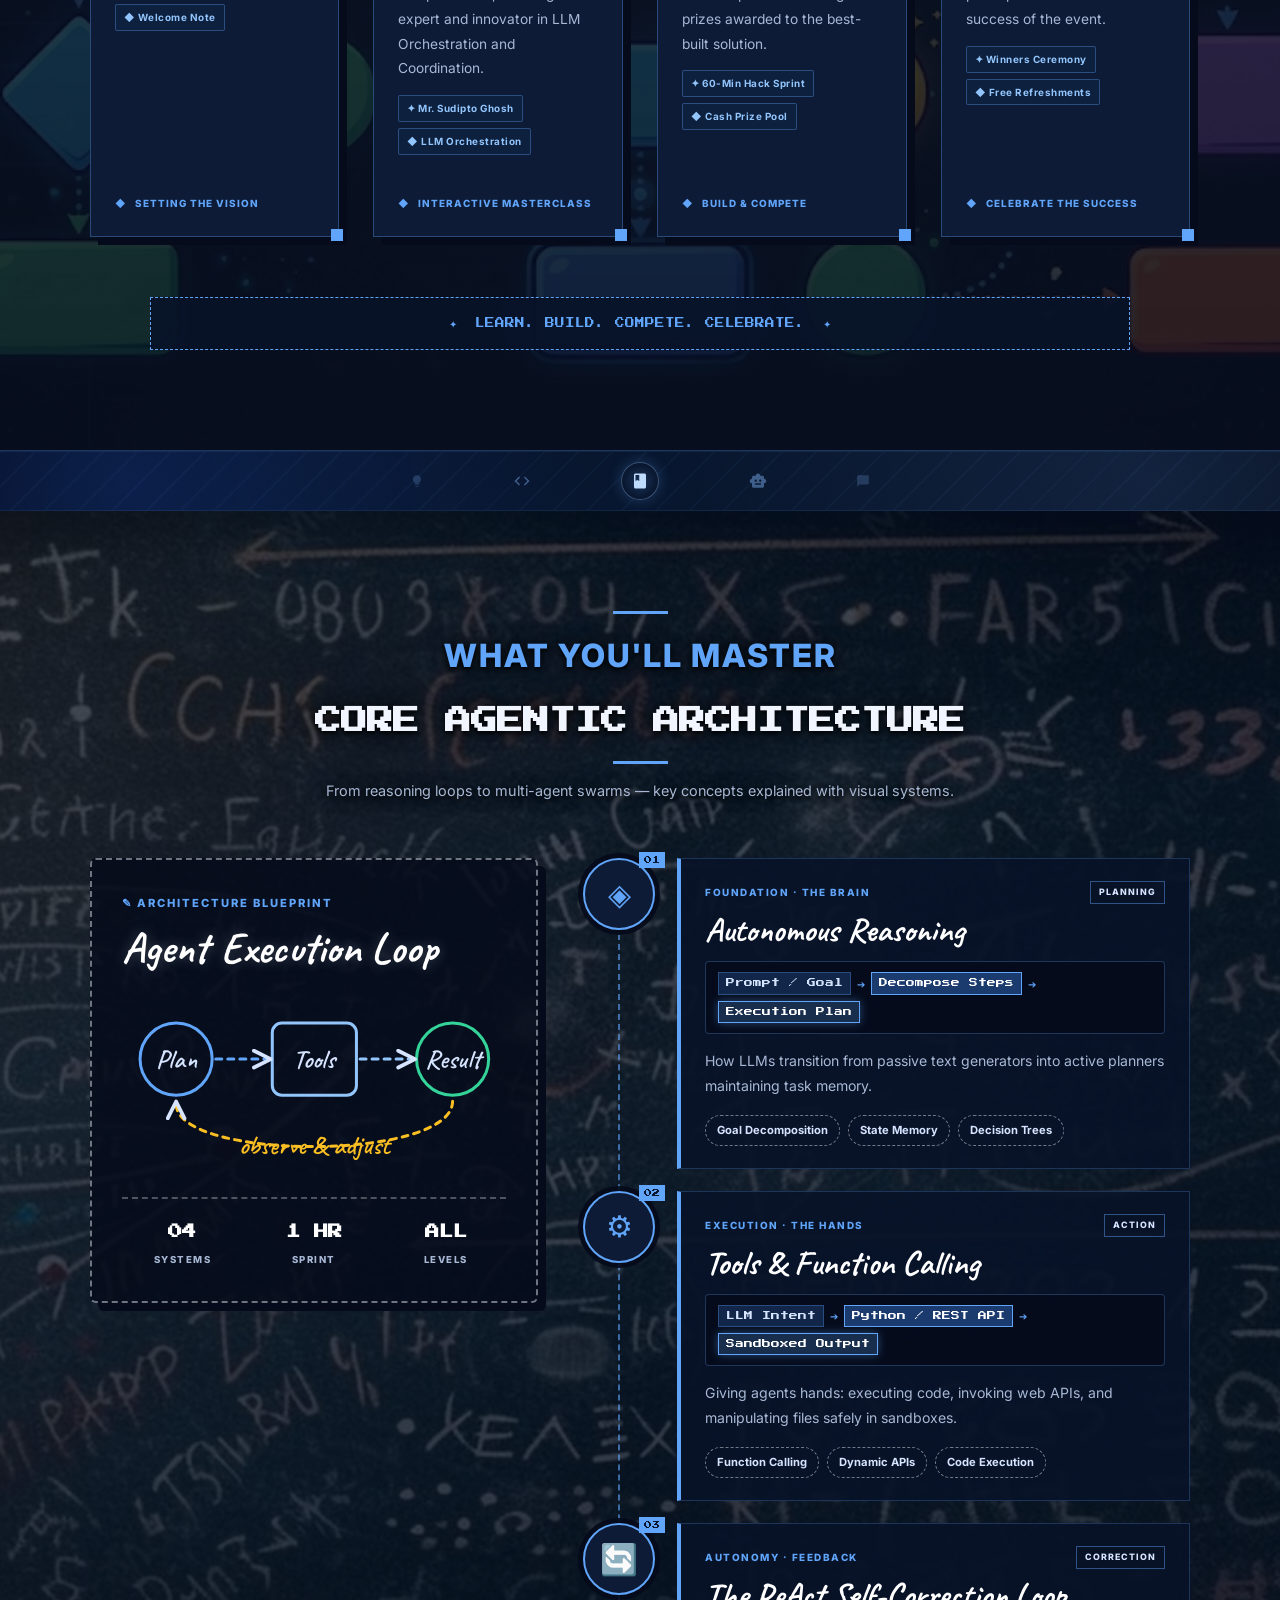
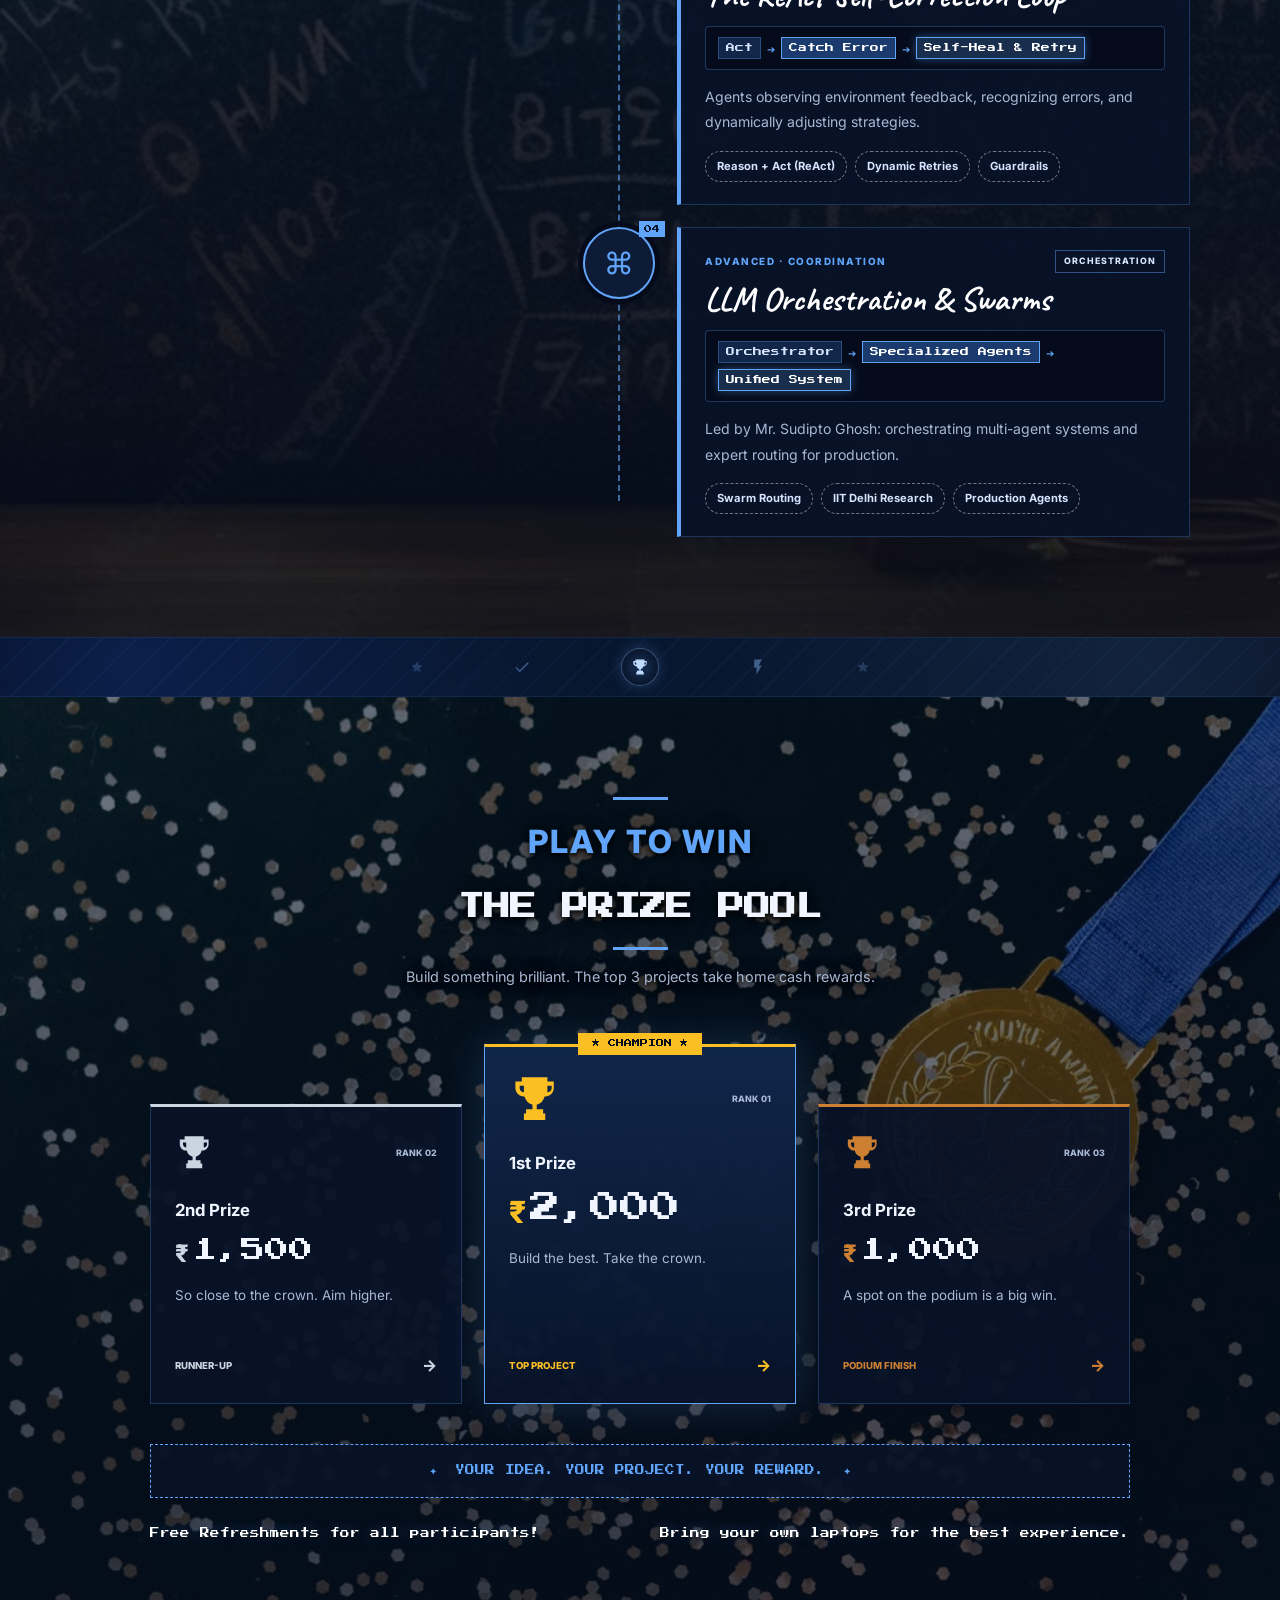
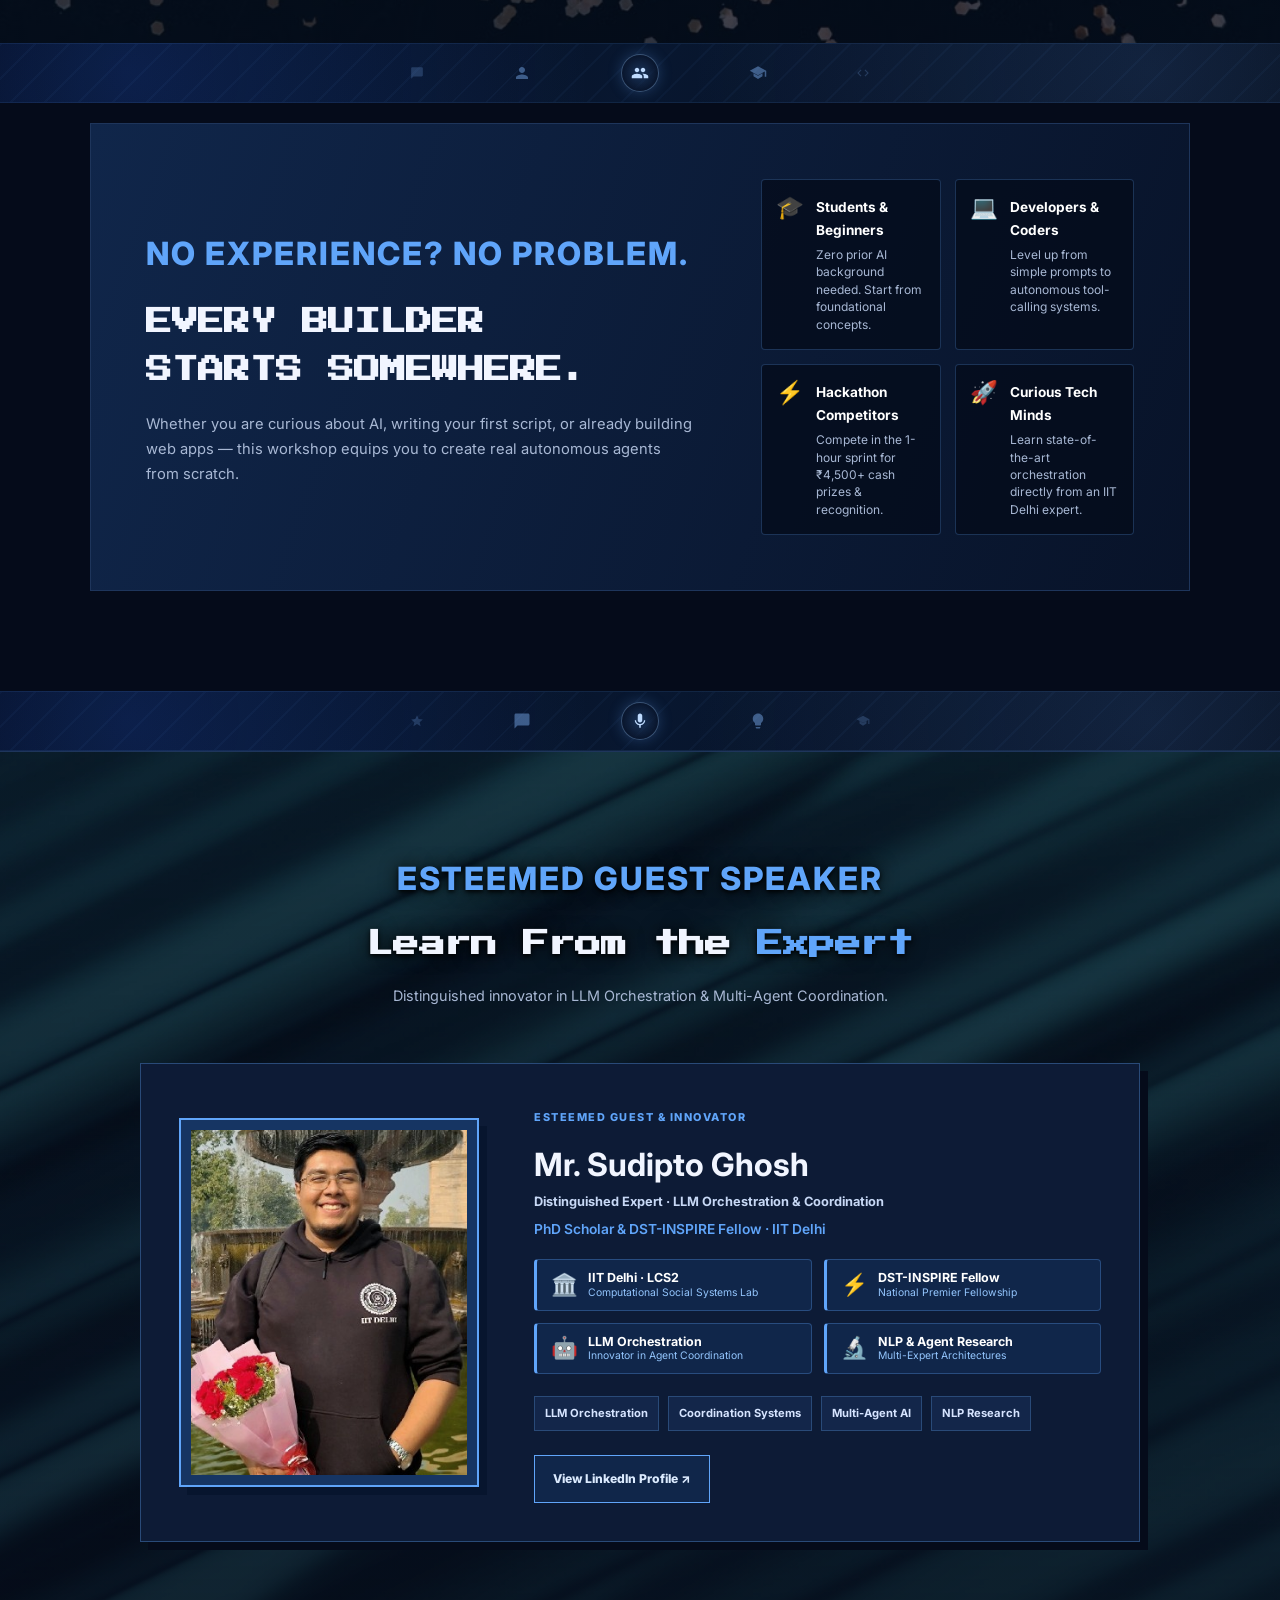
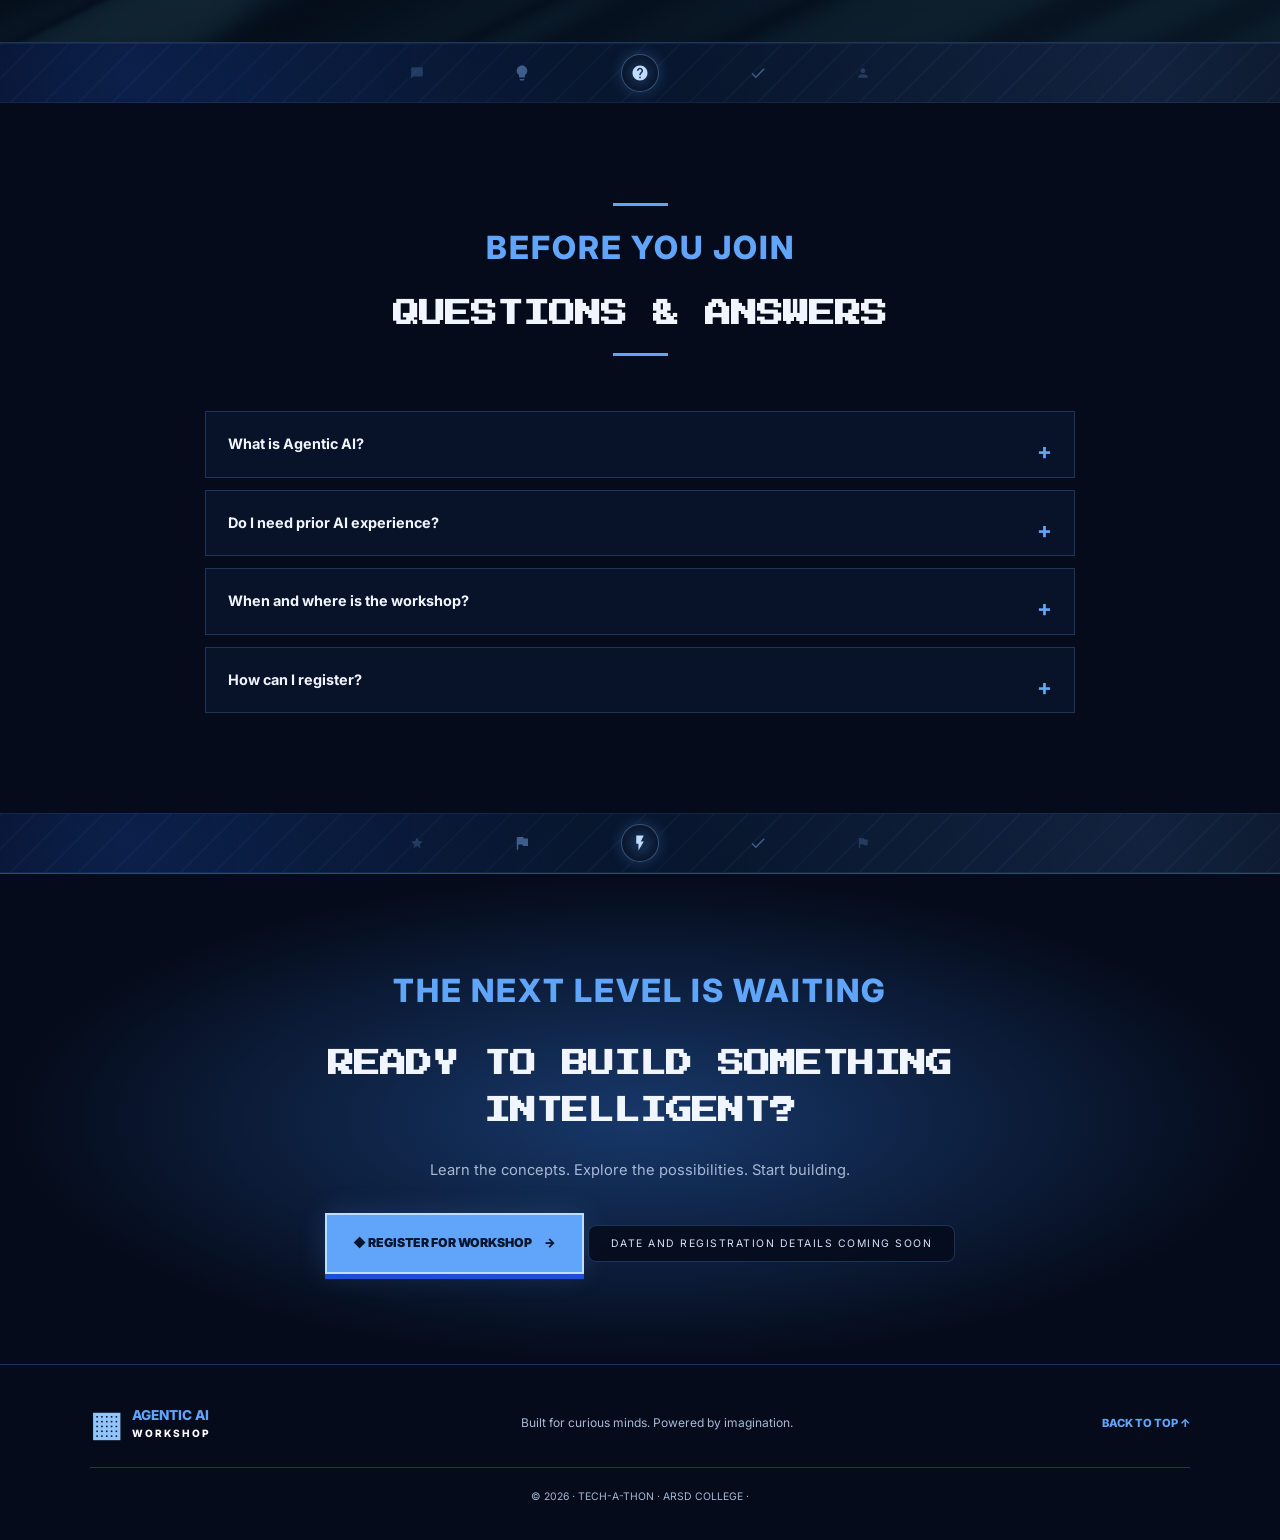
==== commit d4345486: "fix(responsive): optimize hero bottom layout for mobile and tablet screens" ====
--- a/index.html
+++ b/index.html
@@ -80,8 +80,8 @@
         </a>
 
         <!-- Added inline styles for contrast -->
-        <div style="margin-top: 22px;">
-          <p class="hero-note" style="background: rgba(5, 11, 26, 0.75); padding: 10px 20px; border-radius: 8px; display: inline-block; backdrop-filter: blur(6px); -webkit-backdrop-filter: blur(6px); border: 1px solid rgba(96, 165, 250, 0.2); margin-top: 0;">YOUR ADVENTURE INTO AI BEGINS HERE</p>
+        <div class="hero-note-wrapper">
+          <p class="hero-note">YOUR ADVENTURE INTO AUTONOMOUS AI BEGINS HERE</p>
         </div>
       </div>
 
@@ -98,22 +98,22 @@
 
         <div class="event-detail">
           <span class="detail-icon">♟</span>
-          <div><small>FORMAT</small><strong>To Be Announced</strong></div>
+          <div><small>FORMAT</small><strong>Hands-on &amp; Sprint</strong></div>
         </div>
 
         <div class="event-detail">
           <span class="detail-icon">&lt;/&gt;</span>
-          <div><small>LEVEL</small><strong>Suitable for all levels</strong></div>
+          <div><small>LEVEL</small><strong>Open to all levels</strong></div>
         </div>
 
         <div class="event-detail">
           <span class="detail-icon"><svg class="trophy-icon" viewBox="0 0 24 24" width="1em" height="1em" fill="currentColor" aria-hidden="true"><path d="M6 2h12v2h3v3c0 2.2-1.8 4-4 4h-.3A5.5 5.5 0 0 1 13 14.9V17h3v2h1v3H7v-3h1v-2h3v-2.1A5.5 5.5 0 0 1 7.3 11H7C4.8 11 3 9.2 3 7V4h3V2zm0 4H5v1c0 1.1.9 2 2 2V6H6zm12 0v3c1.1 0 2-.9 2-2V6h-2z"/></svg></span>
-          <div><small>REWARDS</small><strong>Cash prizes available</strong></div>
+          <div><small>REWARDS</small><strong>₹4,500+ Prize Pool</strong></div>
         </div>
 
         <div class="event-detail">
           <span class="detail-icon"><svg class="sandwich-icon" viewBox="0 0 24 24" width="1em" height="1em" fill="currentColor" aria-hidden="true"><path d="M4 10c0-3.3 3.6-6 8-6s8 2.7 8 6H4z"/><path d="M3 11h18v1.5c-1 .8-2 .8-3 0c-1 .8-2 .8-3 0c-1 .8-2 .8-3 0c-1 .8-2 .8-3 0c-1 .8-2 .8-3 0c-1 .8-2 .8-3 0z"/><path d="M4 14h16v2H4z"/><path d="M4 17h16v1c0 1.1-.9 2-2 2H6c-1.1 0-2-.9-2-2v-1z"/></svg></span>
-          <div><small>REFRESHMENTS</small><strong>Free refreshments for all</strong></div>
+          <div><small>REFRESHMENTS</small><strong>Free for all participants</strong></div>
         </div>
       </div>
     </section>
--- a/style.css
+++ b/style.css
@@ -2301,3 +2301,114 @@
     gap: 10px;
   }
 }
+
+
+/* Hero Note Clean Styling */
+.hero-note-wrapper {
+  margin-top: 22px;
+}
+
+.hero-note {
+  display: inline-block;
+  background: rgba(5, 11, 26, 0.85);
+  color: #D6E4FF;
+  padding: 10px 22px;
+  border-radius: 8px;
+  backdrop-filter: blur(8px);
+  -webkit-backdrop-filter: blur(8px);
+  border: 1px solid rgba(96, 165, 250, 0.25);
+  font-size: 0.65rem;
+  letter-spacing: 1.5px;
+  line-height: 1.5;
+  margin: 0;
+}
+
+/* Hero Bottom Responsive Grid & Cards */
+.hero-bottom {
+  display: grid;
+  grid-template-columns: repeat(6, minmax(0, 1fr));
+  gap: 16px;
+  width: 100%;
+  margin-top: 55px;
+}
+
+.event-detail {
+  display: flex;
+  align-items: center;
+  gap: 12px;
+  padding: 14px 16px;
+  background: rgba(13, 27, 54, 0.78);
+  border: 1px solid rgba(96, 165, 250, 0.25);
+  border-radius: 6px;
+  backdrop-filter: blur(6px);
+  -webkit-backdrop-filter: blur(6px);
+  box-shadow: 4px 4px 0 #050B1A;
+  min-width: 0;
+}
+
+.detail-icon {
+  display: grid;
+  place-items: center;
+  flex: 0 0 2.2rem;
+  width: 2.2rem;
+  height: 2.2rem;
+  color: var(--blue);
+  font-size: 1.4rem;
+  line-height: 1;
+}
+
+.event-detail > div {
+  min-width: 0;
+  line-height: 1.35;
+}
+
+.event-detail small {
+  display: block;
+  color: #A8B8D4;
+  font-size: 0.62rem;
+  font-weight: 700;
+  letter-spacing: 1px;
+}
+
+.event-detail strong {
+  display: block;
+  color: #F1F5FF;
+  font-size: 0.78rem;
+  word-break: normal;
+  overflow-wrap: break-word;
+}
+
+@media (max-width: 1250px) {
+  .hero-bottom {
+    grid-template-columns: repeat(3, minmax(0, 1fr)) !important;
+    gap: 14px;
+  }
+}
+
+@media (max-width: 768px) {
+  .hero-bottom {
+    grid-template-columns: repeat(2, minmax(0, 1fr)) !important;
+    gap: 10px;
+    margin-top: 36px;
+  }
+  .event-detail {
+    padding: 10px 12px;
+    gap: 10px;
+  }
+  .detail-icon {
+    flex: 0 0 1.8rem;
+    width: 1.8rem;
+    height: 1.8rem;
+    font-size: 1.2rem;
+  }
+  .event-detail strong {
+    font-size: 0.72rem;
+  }
+}
+
+@media (max-width: 380px) {
+  .hero-bottom {
+    grid-template-columns: 1fr !important;
+    gap: 8px;
+  }
+}
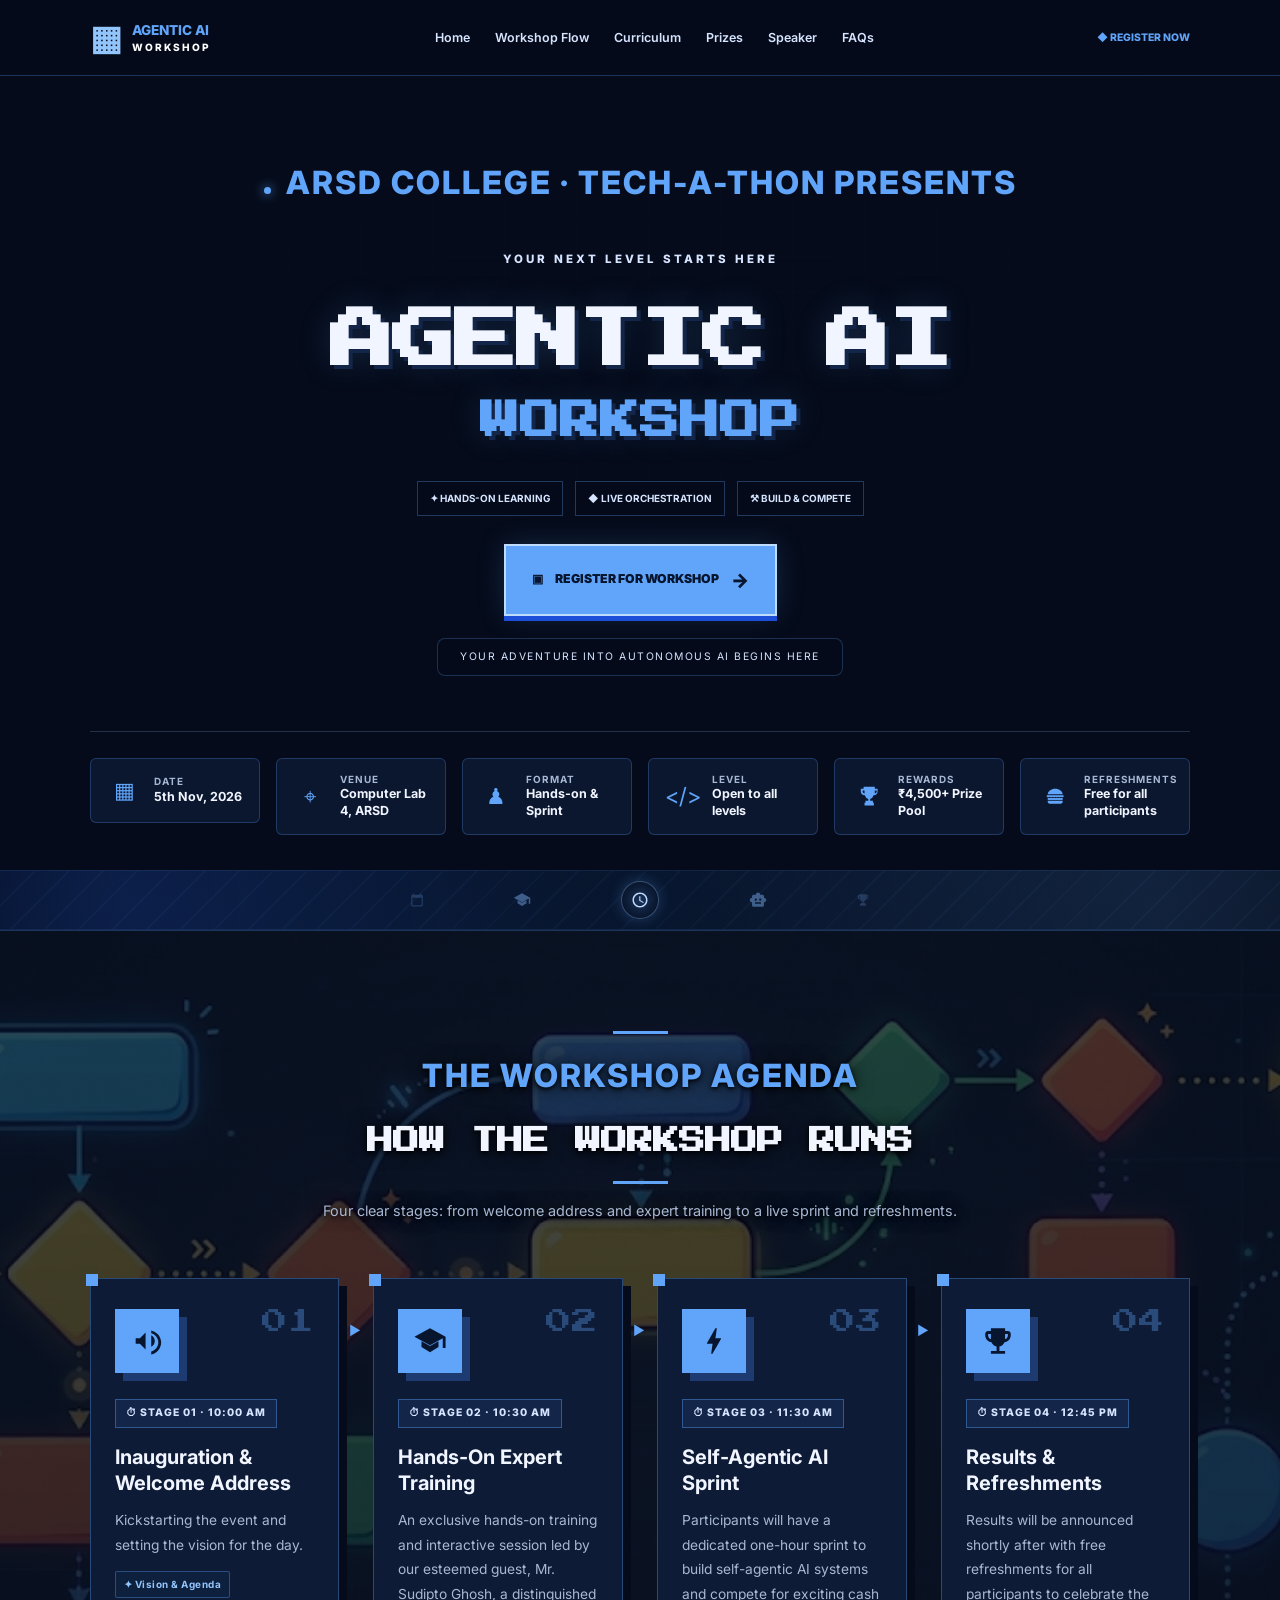
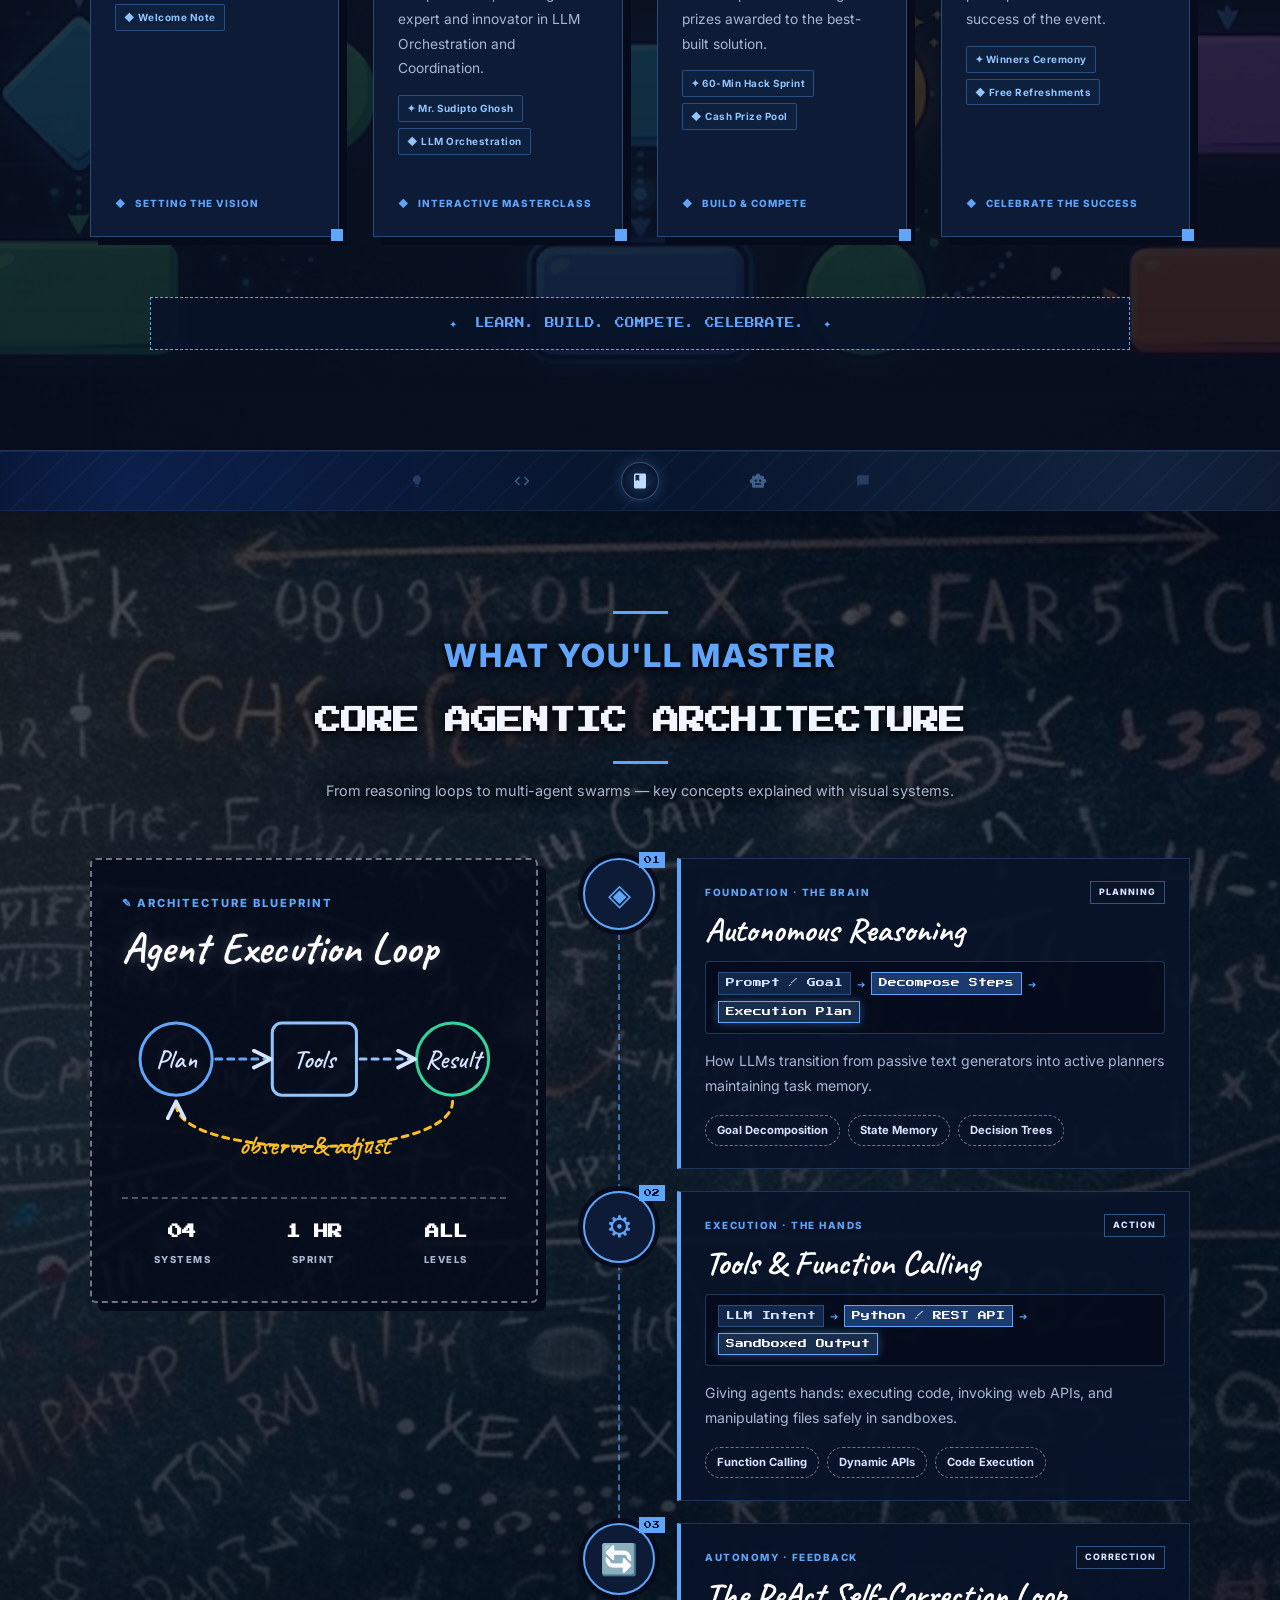
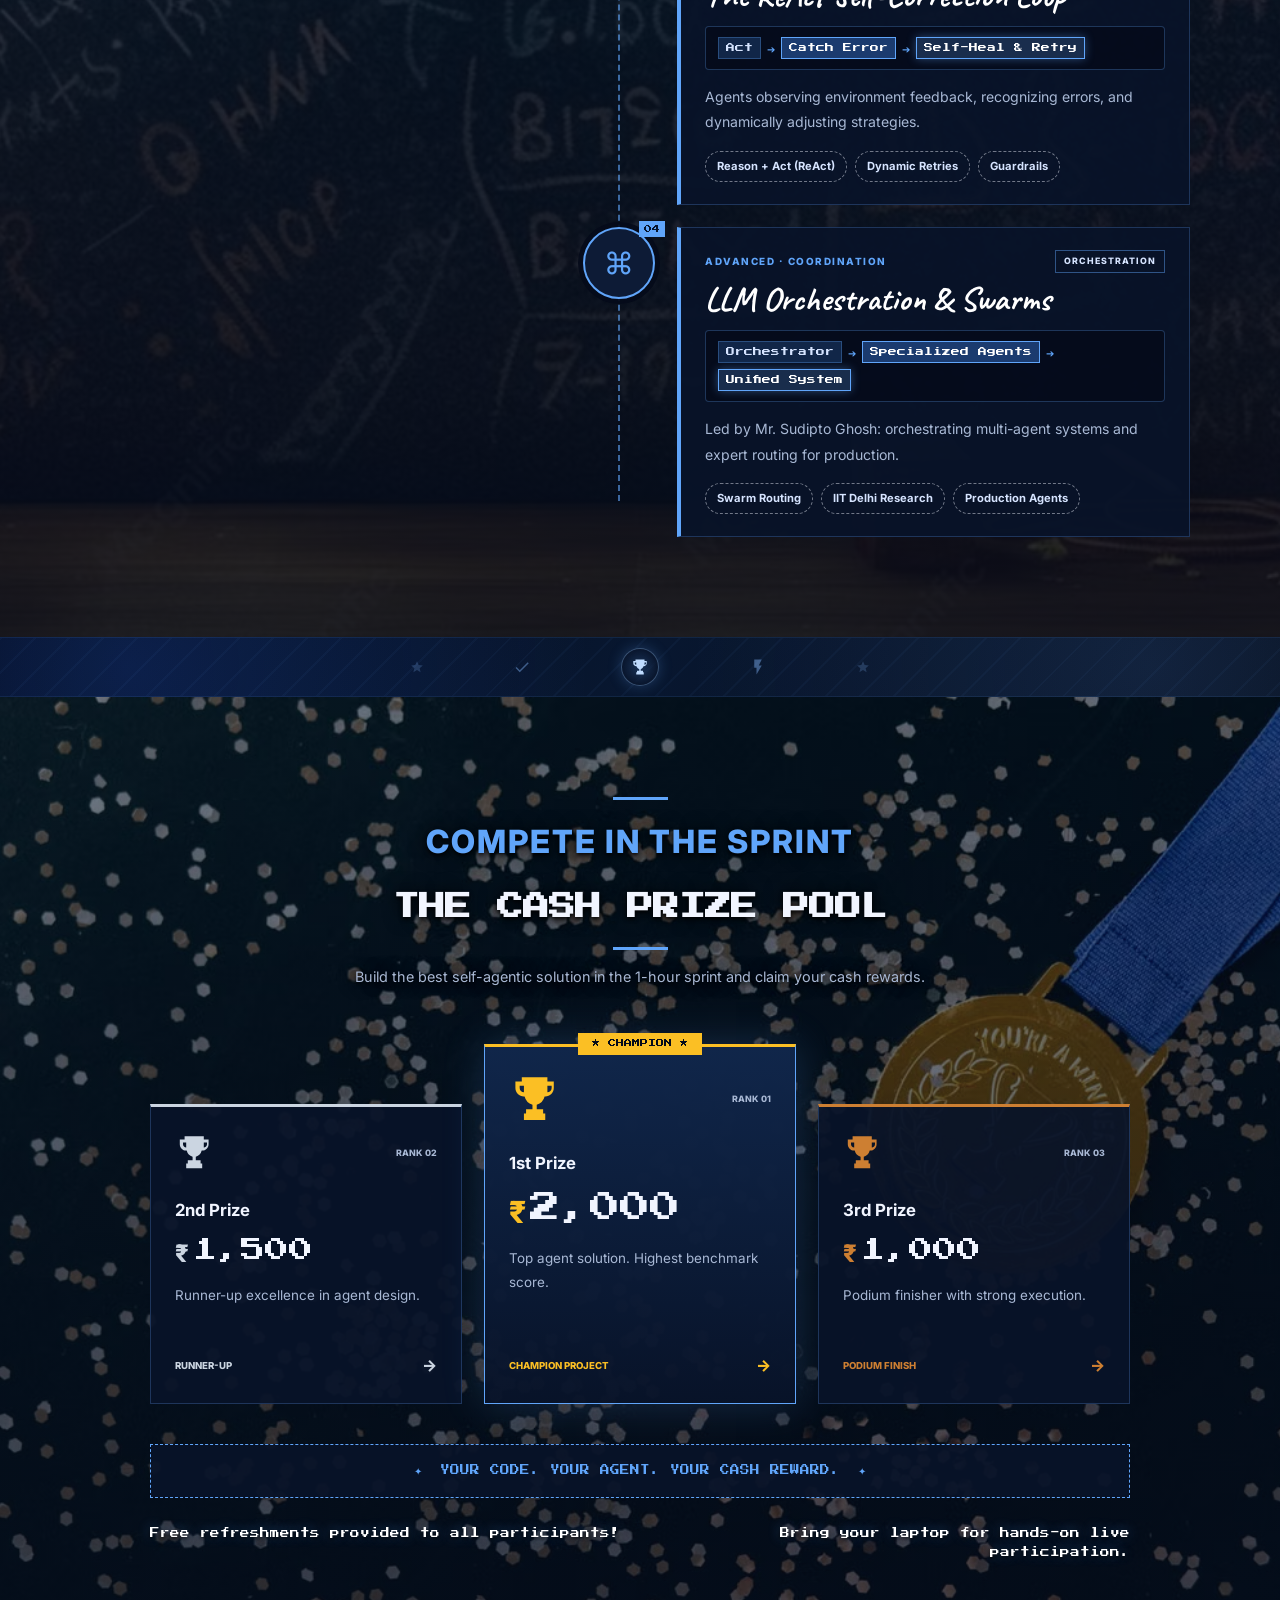
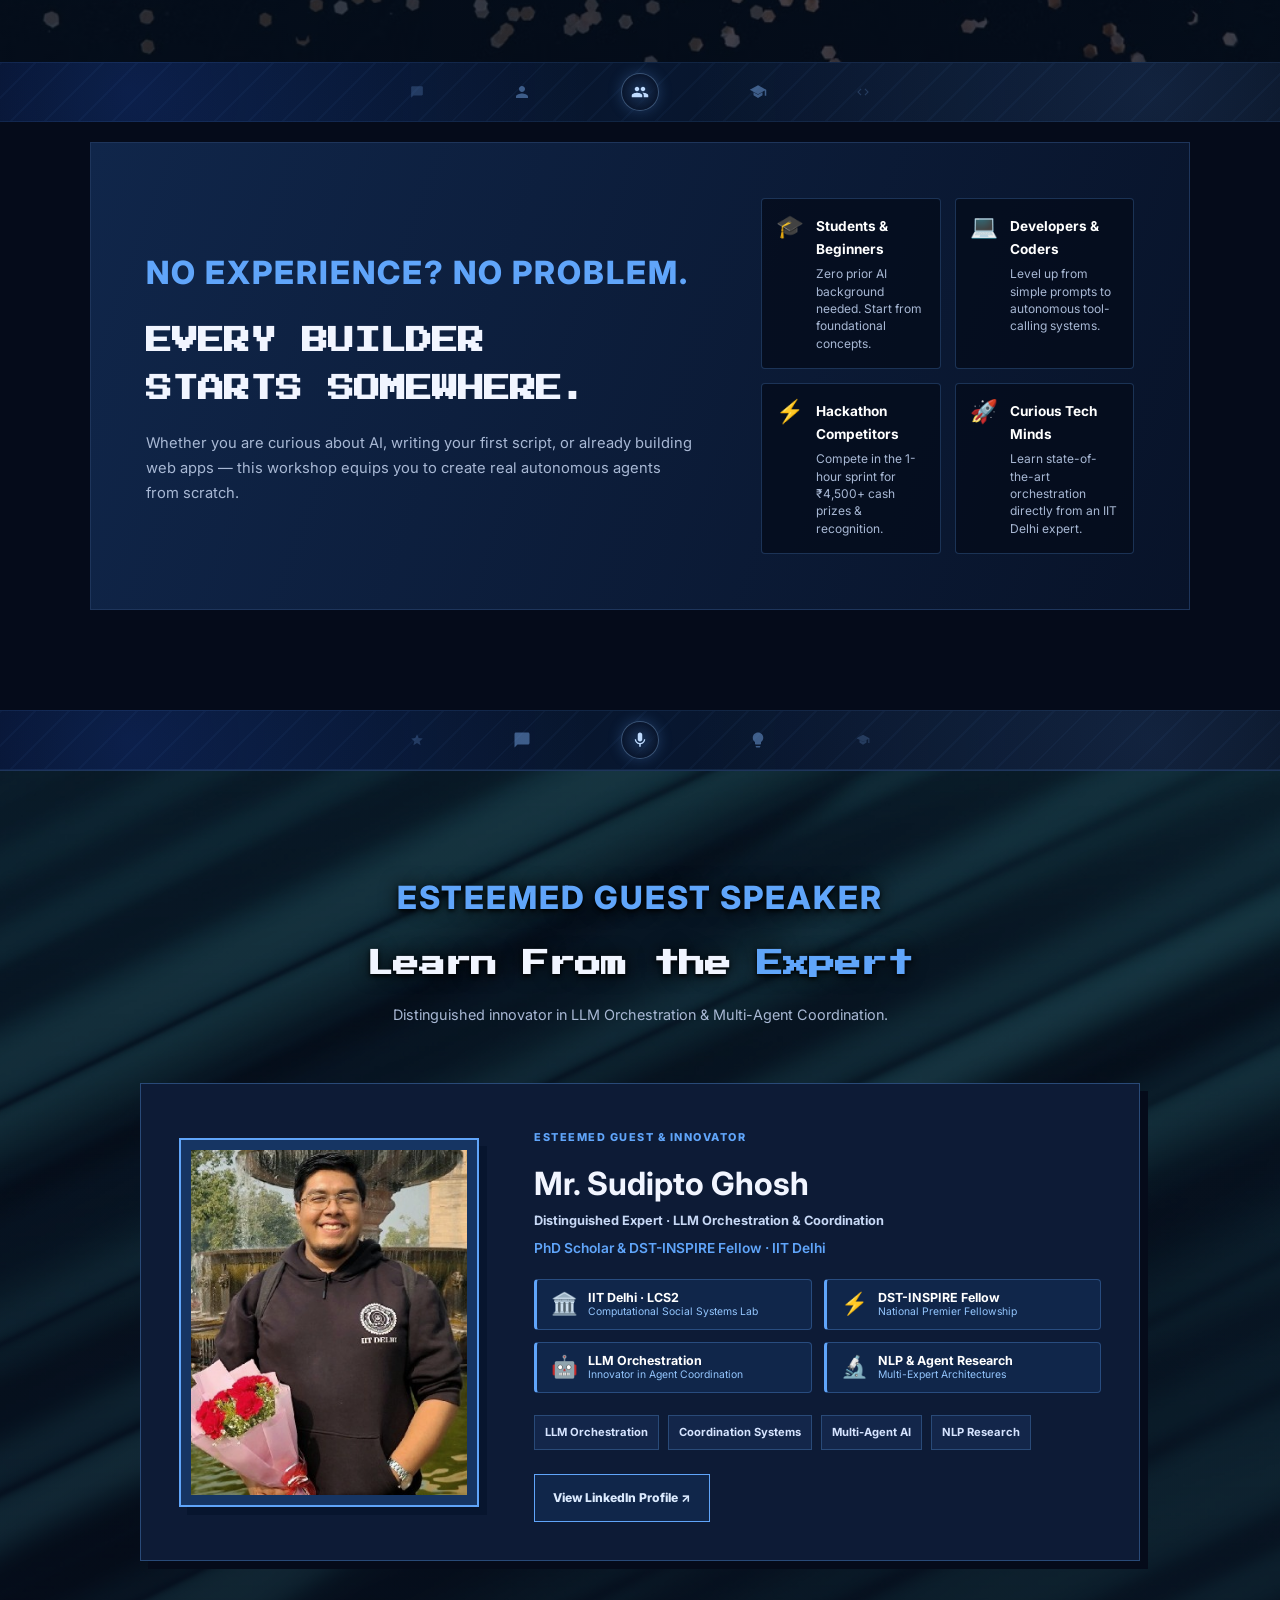
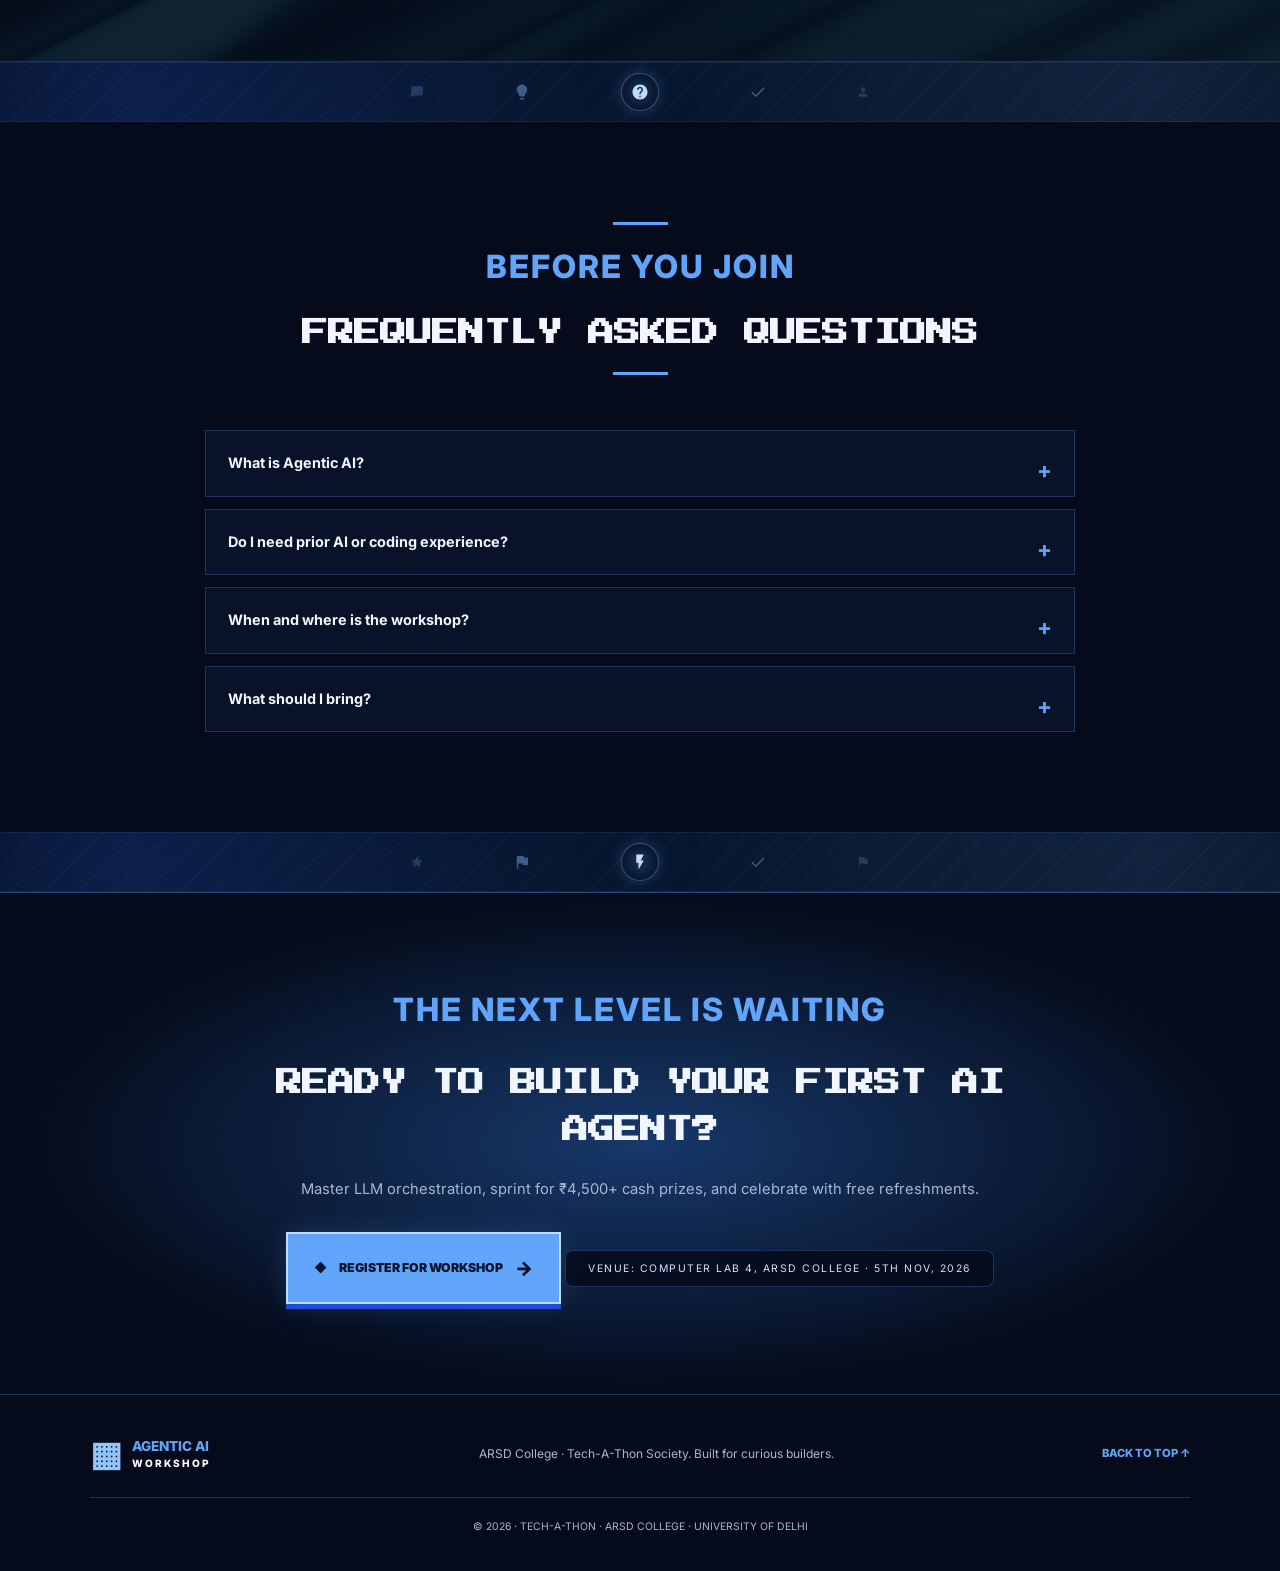
==== commit 1355e5c1: "style(finish): polish responsive spacing, divider overflows, and mobile transitions" ====
--- a/index.html
+++ b/index.html
@@ -4,9 +4,9 @@
   <meta charset="UTF-8">
   <meta name="viewport" content="width=device-width, initial-scale=1.0">
   <meta name="theme-color" content="#050B1A">
-  <meta name="description" content="Explore the world of Agentic AI at our hands-on college workshop. Learn, build and create.">
-
-  <title>Agentic AI Workshop | ARSD College</title>
+  <meta name="description" content="Agentic AI Workshop at ARSD College, University of Delhi. Master LLM Orchestration, build autonomous agents, and compete for cash prizes.">
+
+  <title>Agentic AI Workshop | ARSD College · Tech-A-Thon</title>
 
   <link rel="stylesheet" href="style.css">
 
@@ -31,13 +31,13 @@
     <nav class="nav-links" id="navLinks">
       <a href="#home">Home</a>
       <a href="#flow">Workshop Flow</a>
-      <a href="#learn">What You'll Learn</a>
+      <a href="#learn">Curriculum</a>
       <a href="#prizes">Prizes</a>
       <a href="#speaker">Speaker</a>
       <a href="#faq">FAQs</a>
     </nav>
 
-    <a href="#learn" class="nav-quest">◆ BUILD. LEARN. CREATE.</a>
+    <a href="register.html" class="nav-quest">◆ REGISTER NOW</a>
   </header>
 
   <main>
@@ -52,7 +52,7 @@
       <div class="hero-content">
         <div class="eyebrow">
           <span class="status-dot"></span>
-          ARSD COLLEGE · Tech-A-Thon PRESENTS
+          ARSD COLLEGE · TECH-A-THON PRESENTS
         </div>
 
         <p class="hero-kicker">YOUR NEXT LEVEL STARTS HERE</p>
@@ -62,16 +62,10 @@
           <span>WORKSHOP</span>
         </h1>
 
-        <!-- <p class="hero-description" style="background: rgba(5, 11, 26, 0.75); padding: 20px 25px; border-radius: 12px; backdrop-filter: blur(6px); -webkit-backdrop-filter: blur(6px); text-shadow: 0 2px 4px rgba(0,0,0,0.8); border: 1px solid rgba(96, 165, 250, 0.2);">
-          From prompts to powerful agents.
-          Discover how AI can plan, use tools, and take action
-          to solve real-world problems.
-        </p> -->
-
         <div class="hero-tags">
           <span>✦ HANDS-ON LEARNING</span>
-          <span>◆ LIVE DEMOS</span>
-          <span>⚒ BUILD PROJECTS</span>
+          <span>◆ LIVE ORCHESTRATION</span>
+          <span>⚒ BUILD &amp; COMPETE</span>
         </div>
 
         <a href="register.html" class="btn btn-primary">
@@ -79,7 +73,6 @@
           <span class="btn-arrow">→</span>
         </a>
 
-        <!-- Added inline styles for contrast -->
         <div class="hero-note-wrapper">
           <p class="hero-note">YOUR ADVENTURE INTO AUTONOMOUS AI BEGINS HERE</p>
         </div>
@@ -431,11 +424,11 @@
     <section class="section prizes-section" id="prizes">
       <div class="section-heading">
         <span class="heading-line"></span>
-        <p class="eyebrow">PLAY TO WIN</p>
-        <h2>THE PRIZE POOL</h2>
+        <p class="eyebrow">COMPETE IN THE SPRINT</p>
+        <h2>THE CASH PRIZE POOL</h2>
         <span class="heading-line"></span>
         <p class="section-subtitle">
-          Build something brilliant. The top 3 projects take home cash rewards.
+          Build the best self-agentic solution in the 1-hour sprint and claim your cash rewards.
         </p>
       </div>
 
@@ -448,8 +441,8 @@
           </div>
           <h3>1st Prize</h3>
           <p class="prize-amount"><span>₹</span>2,000</p>
-          <p class="prize-phrase">Build the best. Take the crown.</p>
-          <div class="card-footer">TOP PROJECT <span>→</span></div>
+          <p class="prize-phrase">Top agent solution. Highest benchmark score.</p>
+          <div class="card-footer">CHAMPION PROJECT <span>→</span></div>
         </article>
 
         <article class="prize-card prize-second">
@@ -459,7 +452,7 @@
           </div>
           <h3>2nd Prize</h3>
           <p class="prize-amount"><span>₹</span>1,500</p>
-          <p class="prize-phrase">So close to the crown. Aim higher.</p>
+          <p class="prize-phrase">Runner-up excellence in agent design.</p>
           <div class="card-footer">RUNNER-UP <span>→</span></div>
         </article>
 
@@ -470,18 +463,18 @@
           </div>
           <h3>3rd Prize</h3>
           <p class="prize-amount"><span>₹</span>1,000</p>
-          <p class="prize-phrase">A spot on the podium is a big win.</p>
+          <p class="prize-phrase">Podium finisher with strong execution.</p>
           <div class="card-footer">PODIUM FINISH <span>→</span></div>
         </article>
       </div>
 
       <p class="prize-banner">
-        <span>✦</span> YOUR IDEA. YOUR PROJECT. YOUR REWARD. <span>✦</span>
+        <span>✦</span> YOUR CODE. YOUR AGENT. YOUR CASH REWARD. <span>✦</span>
       </p>
 
       <div class="prize-notes">
-        <p class="prize-note prize-note-left">Free Refreshments for all participants!</p>
-        <p class="prize-note prize-note-right">Bring your own laptops for the best experience.</p>
+        <p class="prize-note prize-note-left">Free refreshments provided to all participants!</p>
+        <p class="prize-note prize-note-right">Bring your laptop for hands-on live participation.</p>
       </div>
     </section>
 
@@ -640,7 +633,7 @@
       <div class="section-heading">
         <span class="heading-line"></span>
         <p class="eyebrow">BEFORE YOU JOIN</p>
-        <h2>QUESTIONS & ANSWERS</h2>
+        <h2>FREQUENTLY ASKED QUESTIONS</h2>
         <span class="heading-line"></span>
       </div>
 
@@ -648,31 +641,28 @@
         <details class="faq-item">
           <summary>What is Agentic AI?</summary>
           <p>
-            Agentic AI refers to systems that can work toward
-            goals by planning steps, using tools, and taking
-            actions with varying levels of human oversight.
+            Agentic AI systems go beyond simple text chat. They can plan sequential actions, use tools (APIs, code interpreters, web access), and self-correct to accomplish goals autonomously.
           </p>
         </details>
 
         <details class="faq-item">
-          <summary>Do I need prior AI experience?</summary>
-          <p>
-            No prior AI experience is required for this workshop on Agentic AI Systems.
+          <summary>Do I need prior AI or coding experience?</summary>
+          <p>
+            No prior AI experience is required. The workshop introduces concepts from scratch and walks you through real-world implementations step-by-step.
           </p>
         </details>
 
         <details class="faq-item">
           <summary>When and where is the workshop?</summary>
           <p>
-            The workshop will take place in Computer Lab 4 of ARSD College on 5th November, from 10:30 a.m. onwards.
+            The workshop takes place in Computer Lab 4 of ARSD College on 5th November, 2026, starting at 10:00 a.m. onwards.
           </p>
         </details>
 
         <details class="faq-item">
-          <summary>How can I register?</summary>
-          <p>
-            Use the Register for Workshop button. The registration
-            page will be added separately.
+          <summary>What should I bring?</summary>
+          <p>
+            Please bring your laptop and charger so you can participate actively in the live hands-on session and the 1-hour build sprint. Free refreshments will be provided for all participants!
           </p>
         </details>
       </div>
@@ -690,12 +680,12 @@
     <!-- FINAL CALL TO ACTION -->
     <section class="final-cta">
       <p class="eyebrow">THE NEXT LEVEL IS WAITING</p>
-      <h2>READY TO BUILD SOMETHING INTELLIGENT?</h2>
-      <p>Learn the concepts. Explore the possibilities. Start building.</p>
+      <h2>READY TO BUILD YOUR FIRST AI AGENT?</h2>
+      <p>Master LLM orchestration, sprint for ₹4,500+ cash prizes, and celebrate with free refreshments.</p>
       <a href="register.html" class="btn btn-primary">
-        ◆ REGISTER FOR WORKSHOP <span>→</span>
+        <span>◆</span> REGISTER FOR WORKSHOP <span class="btn-arrow">→</span>
       </a>
-      <p class="hero-note">DATE AND REGISTRATION DETAILS COMING SOON</p>
+      <p class="hero-note">VENUE: COMPUTER LAB 4, ARSD COLLEGE · 5TH NOV, 2026</p>
     </section>
   </main>
 
@@ -706,11 +696,11 @@
       <span>AGENTIC AI<small>WORKSHOP</small></span>
     </a>
 
-    <p>Built for curious minds. Powered by imagination.</p>
+    <p>ARSD College · Tech-A-Thon Society. Built for curious builders.</p>
     <a href="#home" class="back-top">BACK TO TOP ↑</a>
-    <p class="copyright">© 2026 · TECH-A-THON · ARSD COLLEGE · </p>
+    <p class="copyright">© 2026 · TECH-A-THON · ARSD COLLEGE · UNIVERSITY OF DELHI</p>
   </footer>
 
   <script src="script.js"></script>
 </body>
-</html>+</html>
--- a/style.css
+++ b/style.css
@@ -2140,168 +2140,16 @@
   }
 }
 
-/* Workshop Flow Tags */
-.flow-tags {
-  display: flex;
-  flex-wrap: wrap;
-  gap: 6px;
-  margin: 14px 0 16px;
-}
-
-.flow-tags span {
-  padding: 4px 8px;
-  color: #93C5FD;
-  background: rgba(15, 33, 64, 0.85);
-  border: 1px solid rgba(96, 165, 250, 0.35);
-  font-size: 0.62rem;
-  font-weight: 700;
-  letter-spacing: 0.5px;
-  border-radius: 2px;
-}
-
-.flow-step h3 {
-  overflow-wrap: break-word;
-  word-wrap: break-word;
-}
-
-
-/* What You'll Learn: Concept Visual Diagrams */
-.concept-visual {
-  margin: 12px 0 14px;
-  padding: 10px 12px;
-  background: rgba(5, 11, 26, 0.85);
-  border: 1px solid rgba(96, 165, 250, 0.28);
-  border-radius: 4px;
-}
-
-.visual-flow {
-  display: flex;
-  align-items: center;
-  flex-wrap: wrap;
-  gap: 6px;
-  font-family: var(--pixel);
-  font-size: 0.55rem;
-  line-height: 1.4;
-}
-
-.vf-node {
-  padding: 4px 7px;
-  background: #112648;
-  border: 1px solid rgba(96, 165, 250, 0.3);
-  color: #D6E4FF;
-  white-space: nowrap;
-}
-
-.vf-node.vf-active {
-  background: #1B3B6F;
-  border-color: var(--blue);
-  color: #FFFFFF;
-}
-
-.vf-node.vf-glow {
-  background: rgba(96, 165, 250, 0.22);
-  border-color: var(--blue);
-  color: #FFFFFF;
-  box-shadow: 0 0 10px rgba(96, 165, 250, 0.4);
-}
-
-.vf-arrow {
-  color: var(--blue);
-  font-size: 0.65rem;
-}
-
-
-/* Speaker Credential Grid */
-.speaker-credential-grid {
-  display: grid;
-  grid-template-columns: repeat(2, minmax(0, 1fr));
-  gap: 12px;
-  margin: 18px 0 22px;
-}
-
-.cred-pill {
-  display: flex;
-  align-items: center;
-  gap: 10px;
-  padding: 10px 14px;
-  background: #10264A;
-  border: 1px solid rgba(96, 165, 250, 0.3);
-  border-left: 3px solid var(--blue);
-  border-radius: 4px;
-}
-
-.cred-icon {
-  font-size: 1.35rem;
-  line-height: 1;
-  flex-shrink: 0;
-}
-
-.cred-pill strong {
-  display: block;
-  color: #FFFFFF;
-  font-size: 0.78rem;
-  line-height: 1.25;
-}
-
-.cred-pill small {
-  display: block;
-  color: #93C5FD;
-  font-size: 0.65rem;
-  line-height: 1.3;
-}
-
-@media (max-width: 600px) {
-  .speaker-credential-grid {
-    grid-template-columns: 1fr;
-    gap: 10px;
-  }
-}
-
-
-/* Audience Grid & Cards */
-.audience-grid {
-  display: grid;
-  grid-template-columns: repeat(2, minmax(0, 1fr));
-  gap: 14px;
-}
-
-.audience-card {
-  display: flex;
-  align-items: flex-start;
-  gap: 12px;
-  padding: 16px 14px;
-  background: rgba(5, 11, 26, 0.75);
-  border: 1px solid rgba(96, 165, 250, 0.25);
-  border-radius: 4px;
-}
-
-.aud-icon {
-  font-size: 1.4rem;
-  line-height: 1;
-  flex-shrink: 0;
-}
-
-.audience-card strong {
-  display: block;
-  color: #FFFFFF;
-  font-size: 0.85rem;
-  margin-bottom: 4px;
-}
-
-.audience-card small {
-  display: block;
-  color: var(--muted);
-  font-size: 0.75rem;
-  line-height: 1.45;
-}
-
-@media (max-width: 600px) {
-  .audience-grid {
-    grid-template-columns: 1fr;
-    gap: 10px;
-  }
-}
-
+
+/* ==========================================================================
+   ENHANCEMENTS & RESPONSIVE ALIGNMENT FIXES (PC & MOBILE)
+   ========================================================================== */
+
+/* Prevent any possible horizontal overflow across all screen widths */
+html, body {
+  max-width: 100%;
+  overflow-x: hidden;
+}
 
 /* Hero Note Clean Styling */
 .hero-note-wrapper {
@@ -2378,6 +2226,7 @@
   overflow-wrap: break-word;
 }
 
+/* Tablet Hero Bottom */
 @media (max-width: 1250px) {
   .hero-bottom {
     grid-template-columns: repeat(3, minmax(0, 1fr)) !important;
@@ -2385,22 +2234,26 @@
   }
 }
 
+/* Mobile Hero Bottom (320px - 768px) */
 @media (max-width: 768px) {
   .hero-bottom {
     grid-template-columns: repeat(2, minmax(0, 1fr)) !important;
     gap: 10px;
     margin-top: 36px;
   }
+
   .event-detail {
     padding: 10px 12px;
     gap: 10px;
   }
+
   .detail-icon {
     flex: 0 0 1.8rem;
     width: 1.8rem;
     height: 1.8rem;
     font-size: 1.2rem;
   }
+
   .event-detail strong {
     font-size: 0.72rem;
   }
@@ -2412,3 +2265,229 @@
     gap: 8px;
   }
 }
+
+/* Navbar Tablet & Mobile Navigation */
+@media (max-width: 880px) {
+  .navbar {
+    min-height: 68px;
+    padding: 12px 5%;
+    flex-wrap: wrap;
+    position: sticky;
+    top: 0;
+    z-index: 100;
+  }
+
+  .menu-toggle {
+    display: flex !important;
+    align-items: center;
+    justify-content: center;
+    width: 42px;
+    height: 42px;
+    font-size: 1.3rem;
+    margin-left: auto;
+    border-radius: 4px;
+    border: 1px solid rgba(96, 165, 250, 0.4);
+    background: #0D1B36;
+    color: #FFFFFF;
+    cursor: pointer;
+  }
+
+  .nav-links {
+    display: none;
+    width: 100%;
+    flex-direction: column;
+    align-items: stretch;
+    gap: 0;
+    padding: 10px 0 14px;
+    background: rgba(5, 11, 26, 0.98);
+    backdrop-filter: blur(14px);
+    -webkit-backdrop-filter: blur(14px);
+    border-top: 1px solid #1E355B;
+    margin-top: 10px;
+  }
+
+  .nav-links.open {
+    display: flex !important;
+  }
+
+  .nav-links a {
+    padding: 12px 14px;
+    border-bottom: 1px solid #13264A;
+    font-size: 0.85rem;
+  }
+
+  .nav-quest {
+    display: none !important;
+  }
+}
+
+/* Workshop Flow Tags */
+.flow-tags {
+  display: flex;
+  flex-wrap: wrap;
+  gap: 6px;
+  margin: 14px 0 16px;
+}
+
+.flow-tags span {
+  padding: 4px 8px;
+  color: #93C5FD;
+  background: rgba(15, 33, 64, 0.85);
+  border: 1px solid rgba(96, 165, 250, 0.35);
+  font-size: 0.62rem;
+  font-weight: 700;
+  letter-spacing: 0.5px;
+  border-radius: 2px;
+}
+
+.flow-step h3 {
+  overflow-wrap: break-word;
+  word-wrap: break-word;
+}
+
+@media (max-width: 700px) {
+  .flow-step:last-child .flow-arrow {
+    display: none !important;
+  }
+}
+
+/* What You'll Learn: Concept Visual Diagrams */
+.concept-visual {
+  margin: 12px 0 14px;
+  padding: 10px 12px;
+  background: rgba(5, 11, 26, 0.85);
+  border: 1px solid rgba(96, 165, 250, 0.28);
+  border-radius: 4px;
+}
+
+.visual-flow {
+  display: flex;
+  align-items: center;
+  flex-wrap: wrap;
+  gap: 6px;
+  font-family: var(--pixel);
+  font-size: 0.55rem;
+  line-height: 1.4;
+}
+
+.vf-node {
+  padding: 4px 7px;
+  background: #112648;
+  border: 1px solid rgba(96, 165, 250, 0.3);
+  color: #D6E4FF;
+  white-space: nowrap;
+}
+
+.vf-node.vf-active {
+  background: #1B3B6F;
+  border-color: var(--blue);
+  color: #FFFFFF;
+}
+
+.vf-node.vf-glow {
+  background: rgba(96, 165, 250, 0.22);
+  border-color: var(--blue);
+  color: #FFFFFF;
+  box-shadow: 0 0 10px rgba(96, 165, 250, 0.4);
+}
+
+.vf-arrow {
+  color: var(--blue);
+  font-size: 0.65rem;
+}
+
+/* Speaker Credential Grid */
+.speaker-credential-grid {
+  display: grid;
+  grid-template-columns: repeat(2, minmax(0, 1fr));
+  gap: 12px;
+  margin: 18px 0 22px;
+}
+
+.cred-pill {
+  display: flex;
+  align-items: center;
+  gap: 10px;
+  padding: 10px 14px;
+  background: #10264A;
+  border: 1px solid rgba(96, 165, 250, 0.3);
+  border-left: 3px solid var(--blue);
+  border-radius: 4px;
+}
+
+.cred-icon {
+  font-size: 1.35rem;
+  line-height: 1;
+  flex-shrink: 0;
+}
+
+.cred-pill strong {
+  display: block;
+  color: #FFFFFF;
+  font-size: 0.78rem;
+  line-height: 1.25;
+}
+
+.cred-pill small {
+  display: block;
+  color: #93C5FD;
+  font-size: 0.65rem;
+  line-height: 1.3;
+}
+
+@media (max-width: 600px) {
+  .speaker-credential-grid {
+    grid-template-columns: 1fr;
+    gap: 10px;
+  }
+}
+
+/* Audience Grid & Cards */
+.audience-grid {
+  display: grid;
+  grid-template-columns: repeat(2, minmax(0, 1fr));
+  gap: 14px;
+}
+
+.audience-card {
+  display: flex;
+  align-items: flex-start;
+  gap: 12px;
+  padding: 16px 14px;
+  background: rgba(5, 11, 26, 0.75);
+  border: 1px solid rgba(96, 165, 250, 0.25);
+  border-radius: 4px;
+}
+
+.aud-icon {
+  font-size: 1.4rem;
+  line-height: 1;
+  flex-shrink: 0;
+}
+
+.audience-card strong {
+  display: block;
+  color: #FFFFFF;
+  font-size: 0.85rem;
+  margin-bottom: 4px;
+}
+
+.audience-card small {
+  display: block;
+  color: var(--muted);
+  font-size: 0.75rem;
+  line-height: 1.45;
+}
+
+@media (max-width: 600px) {
+  .audience-grid {
+    grid-template-columns: 1fr;
+    gap: 10px;
+  }
+}
+
+/* Divider Overflow Safeguard */
+.icon-divider, .tech-divider {
+  overflow: hidden;
+  max-width: 100%;
+}
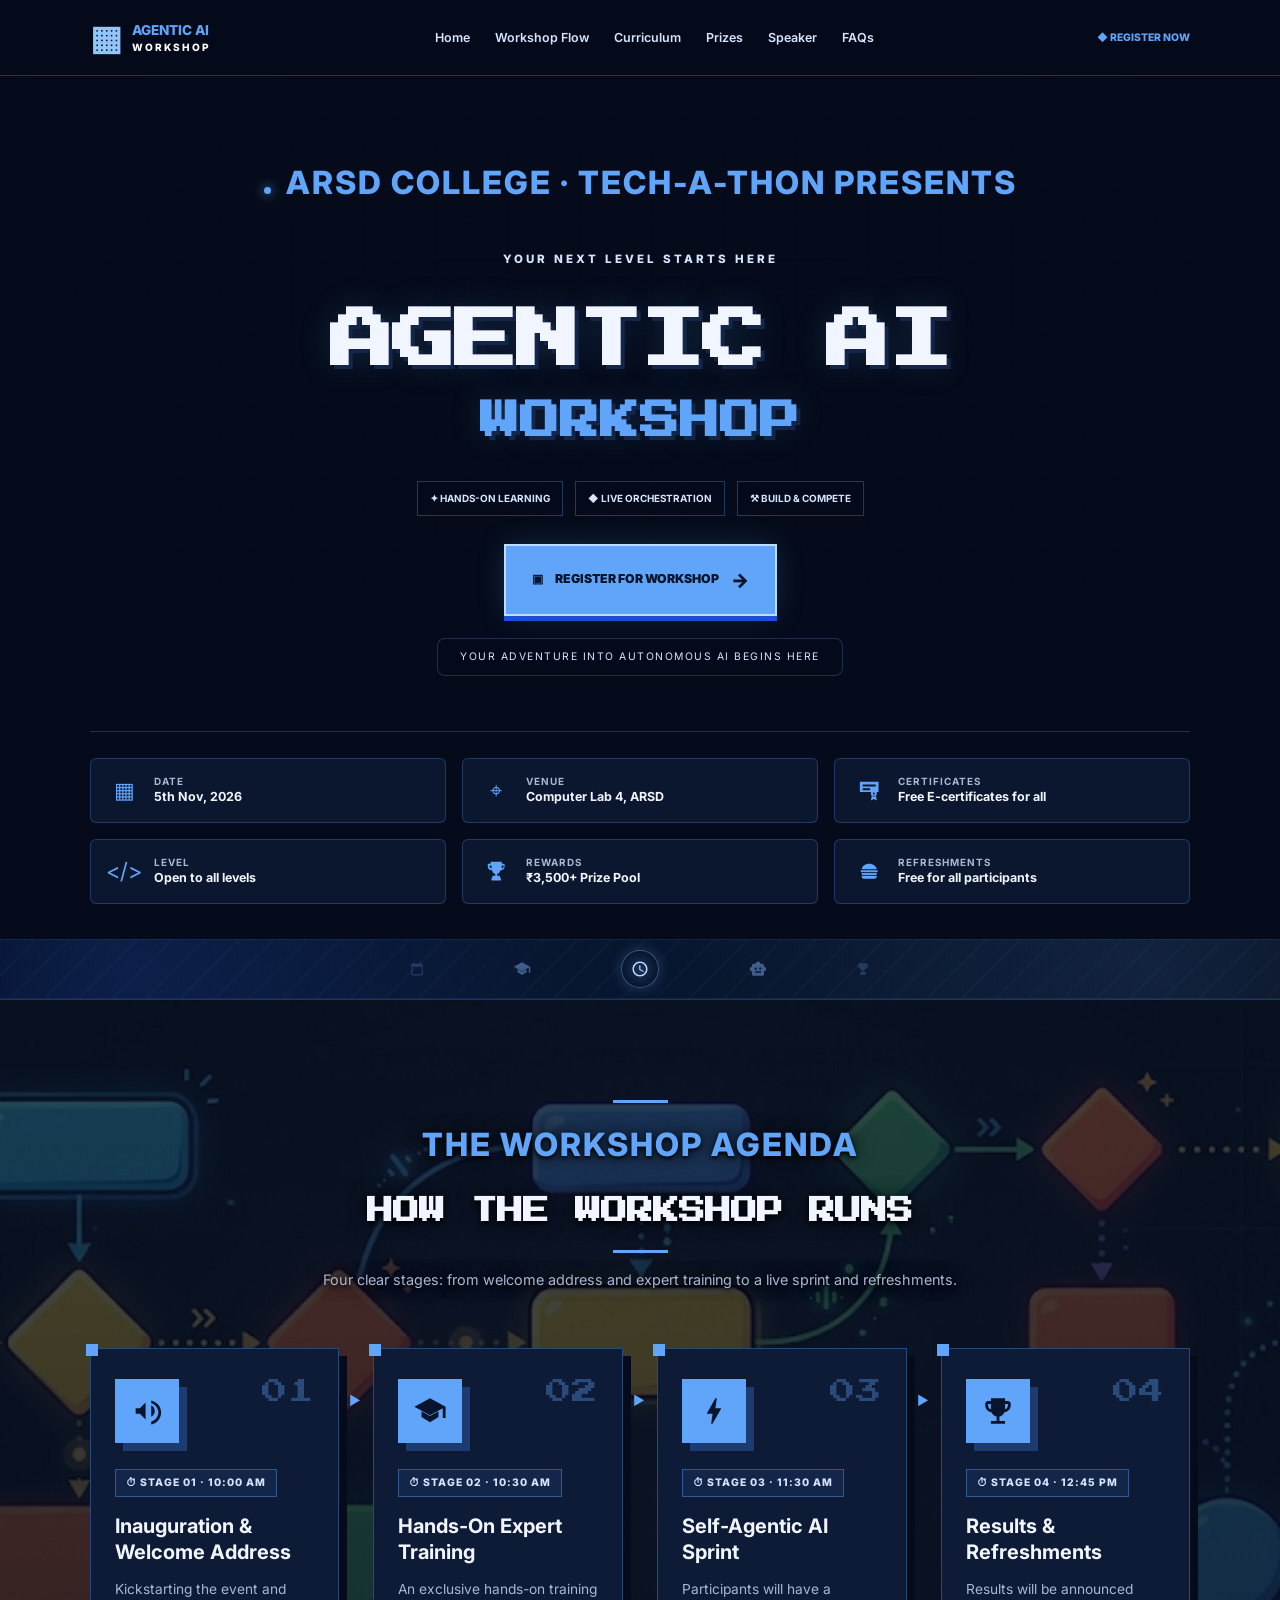
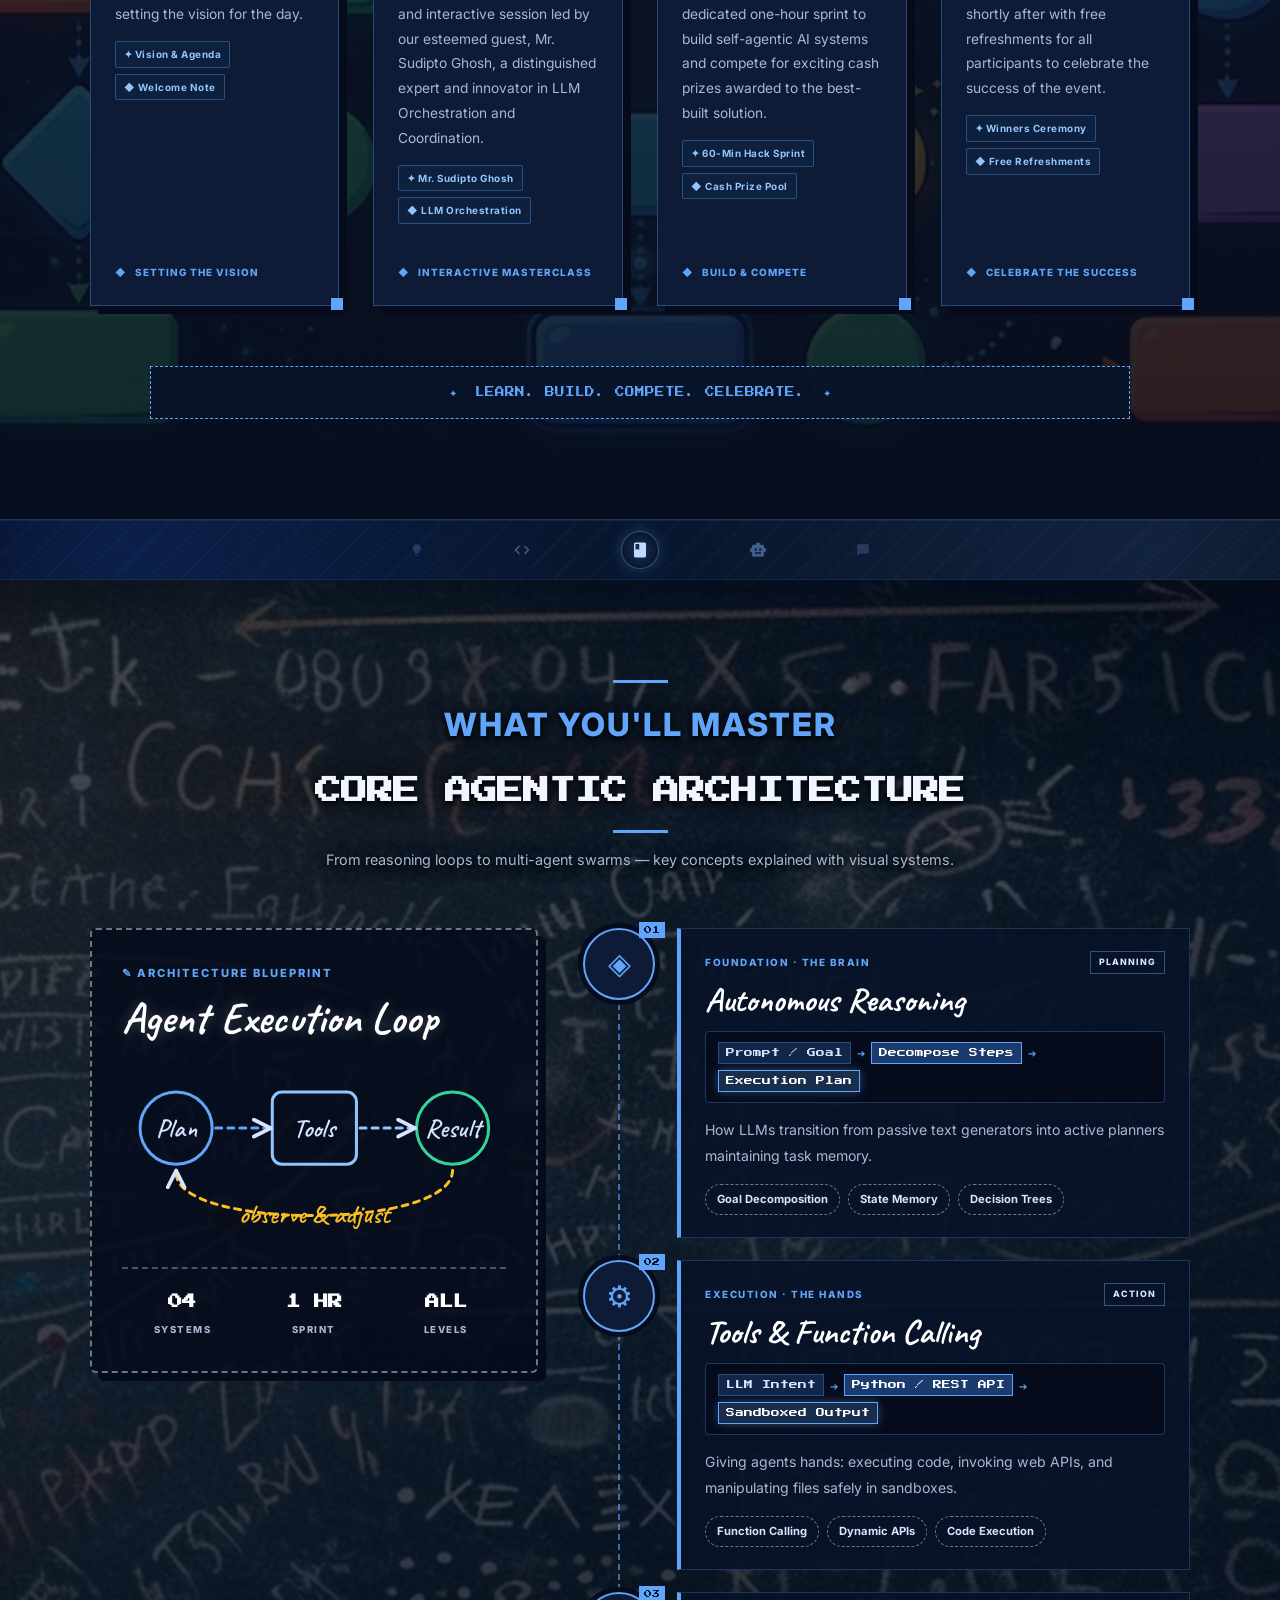
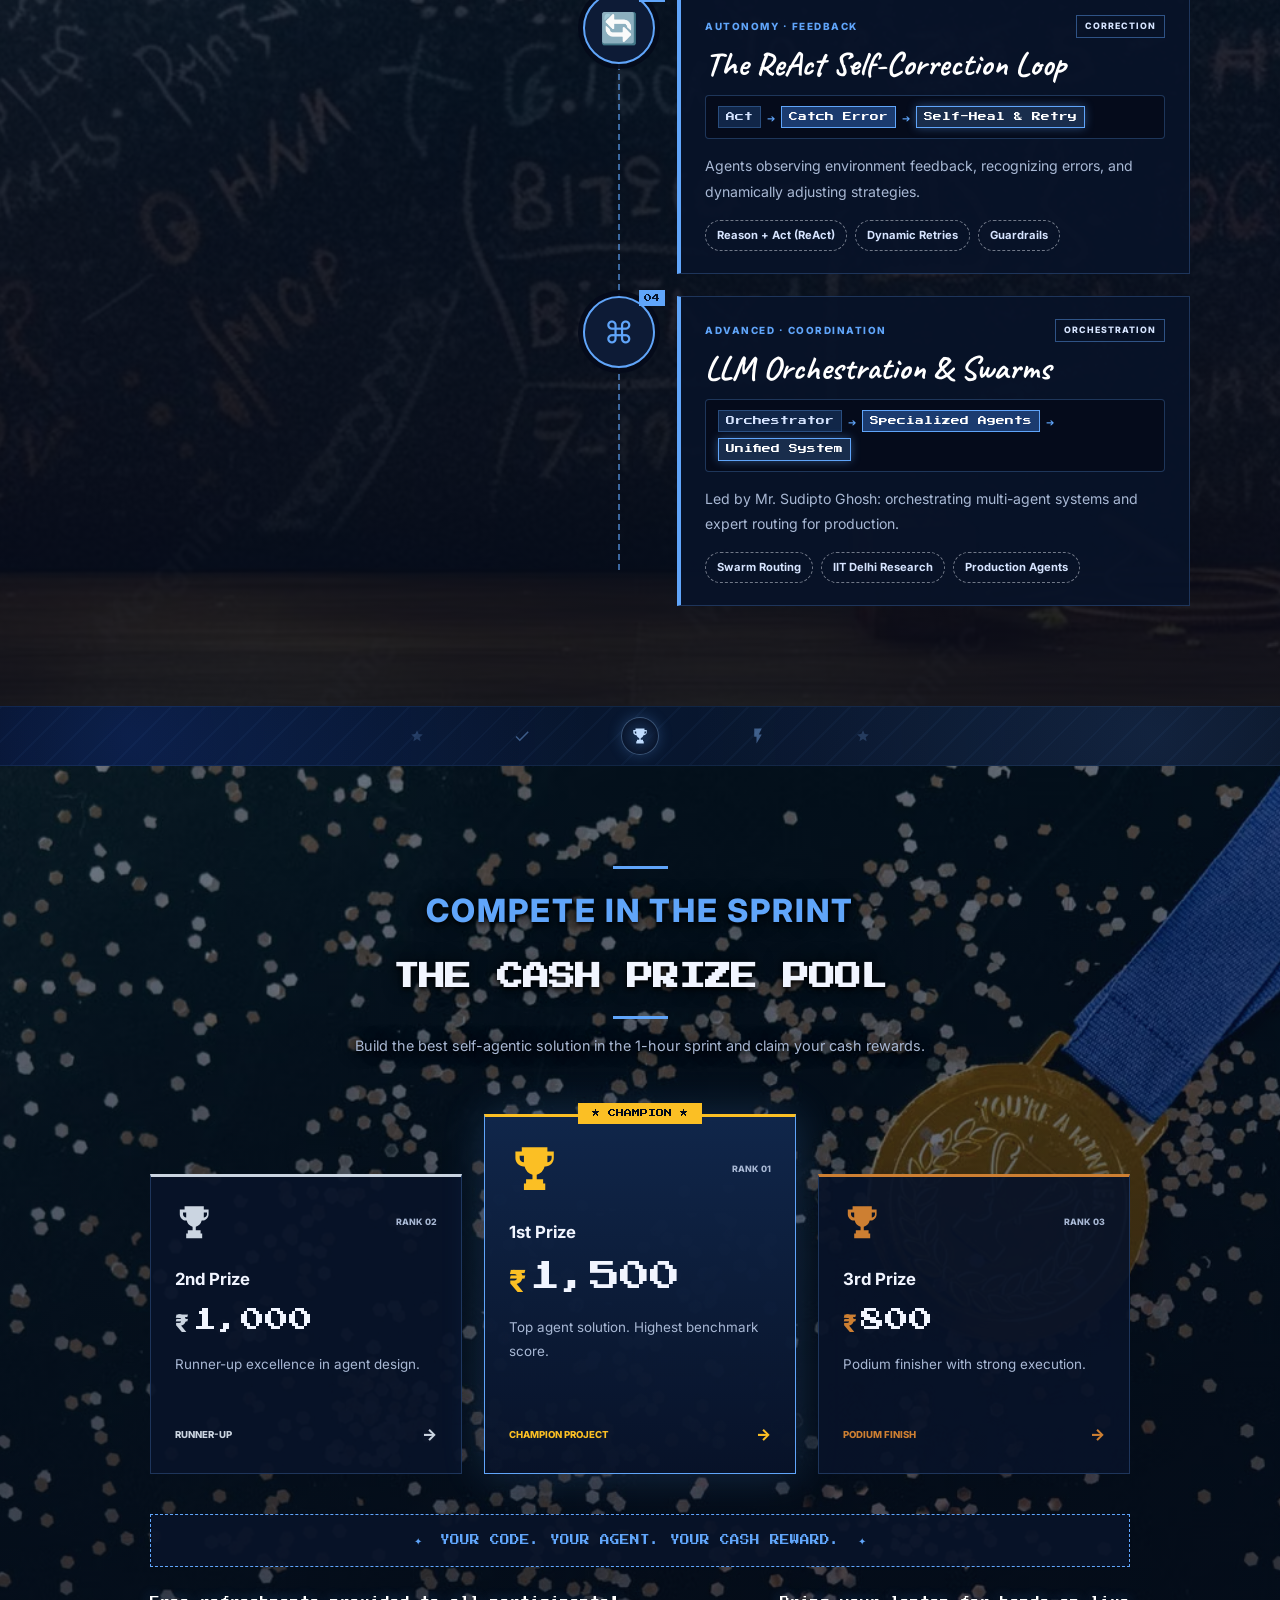
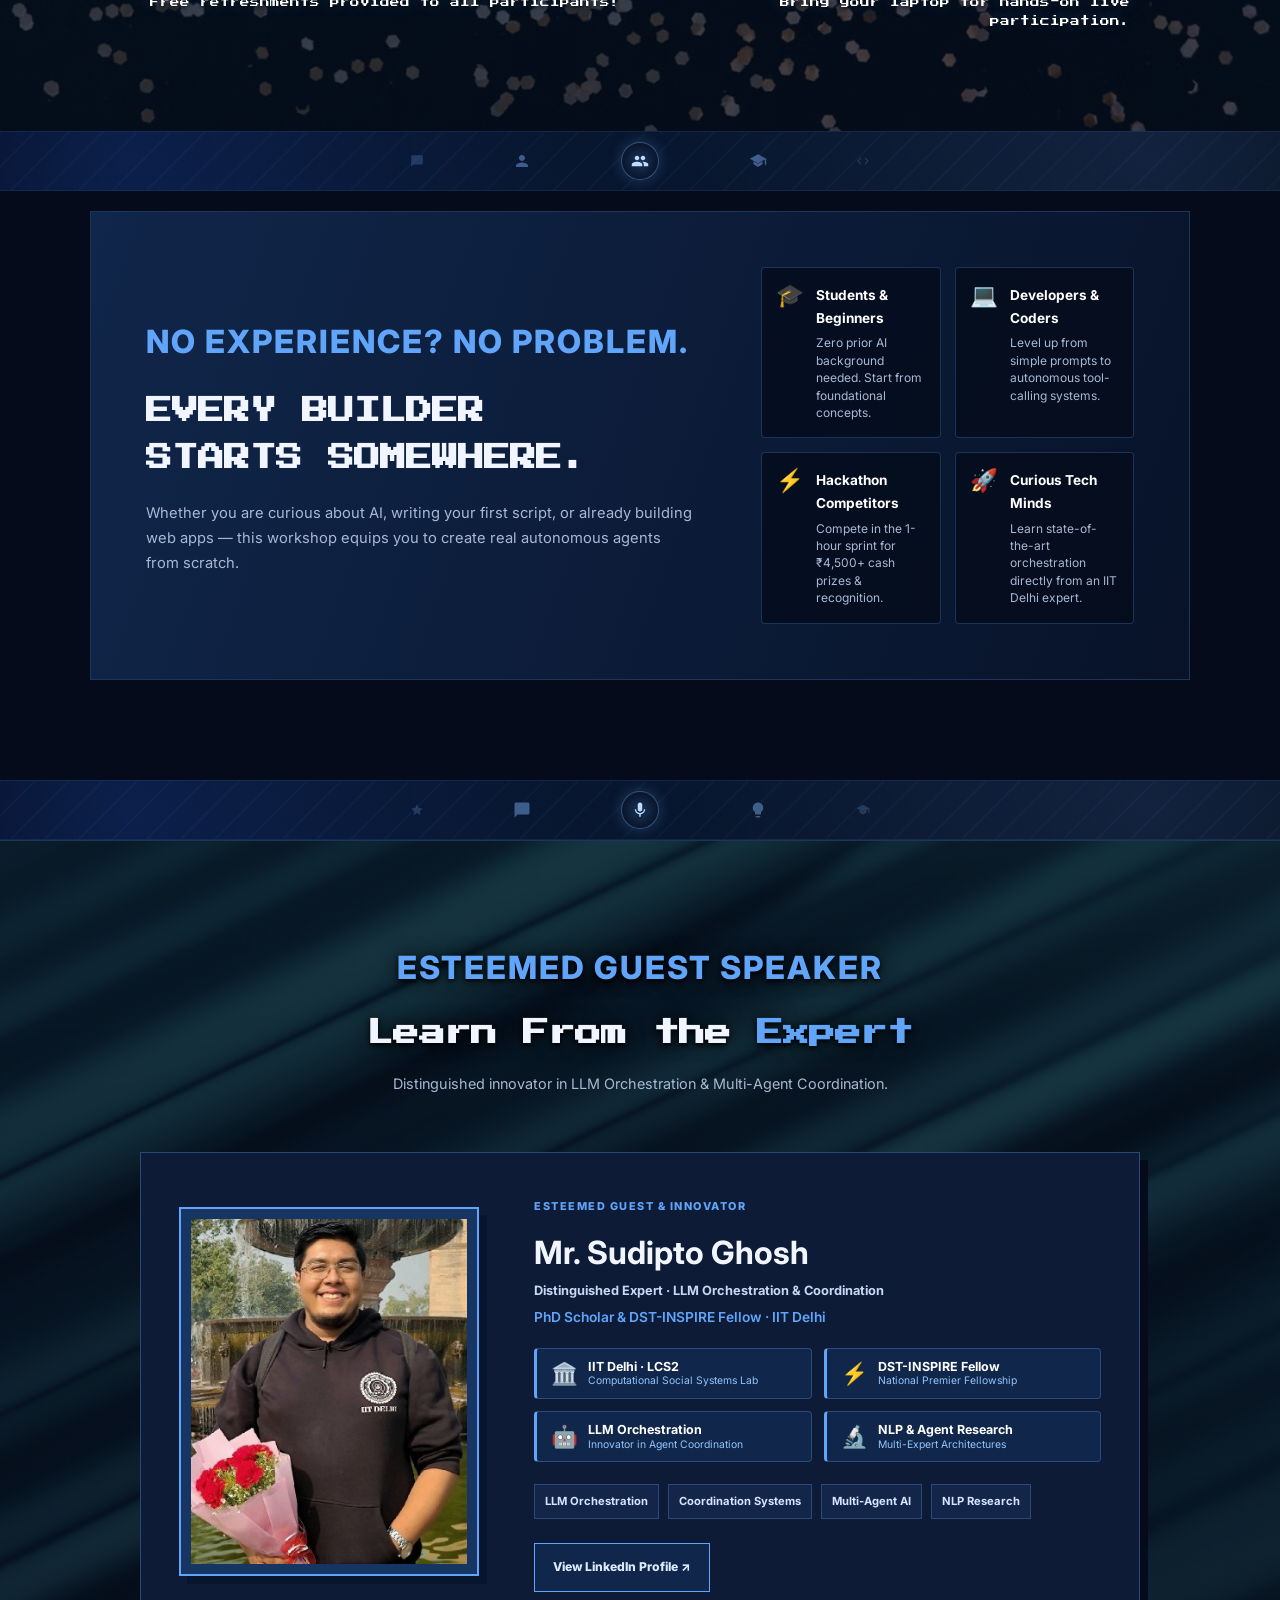
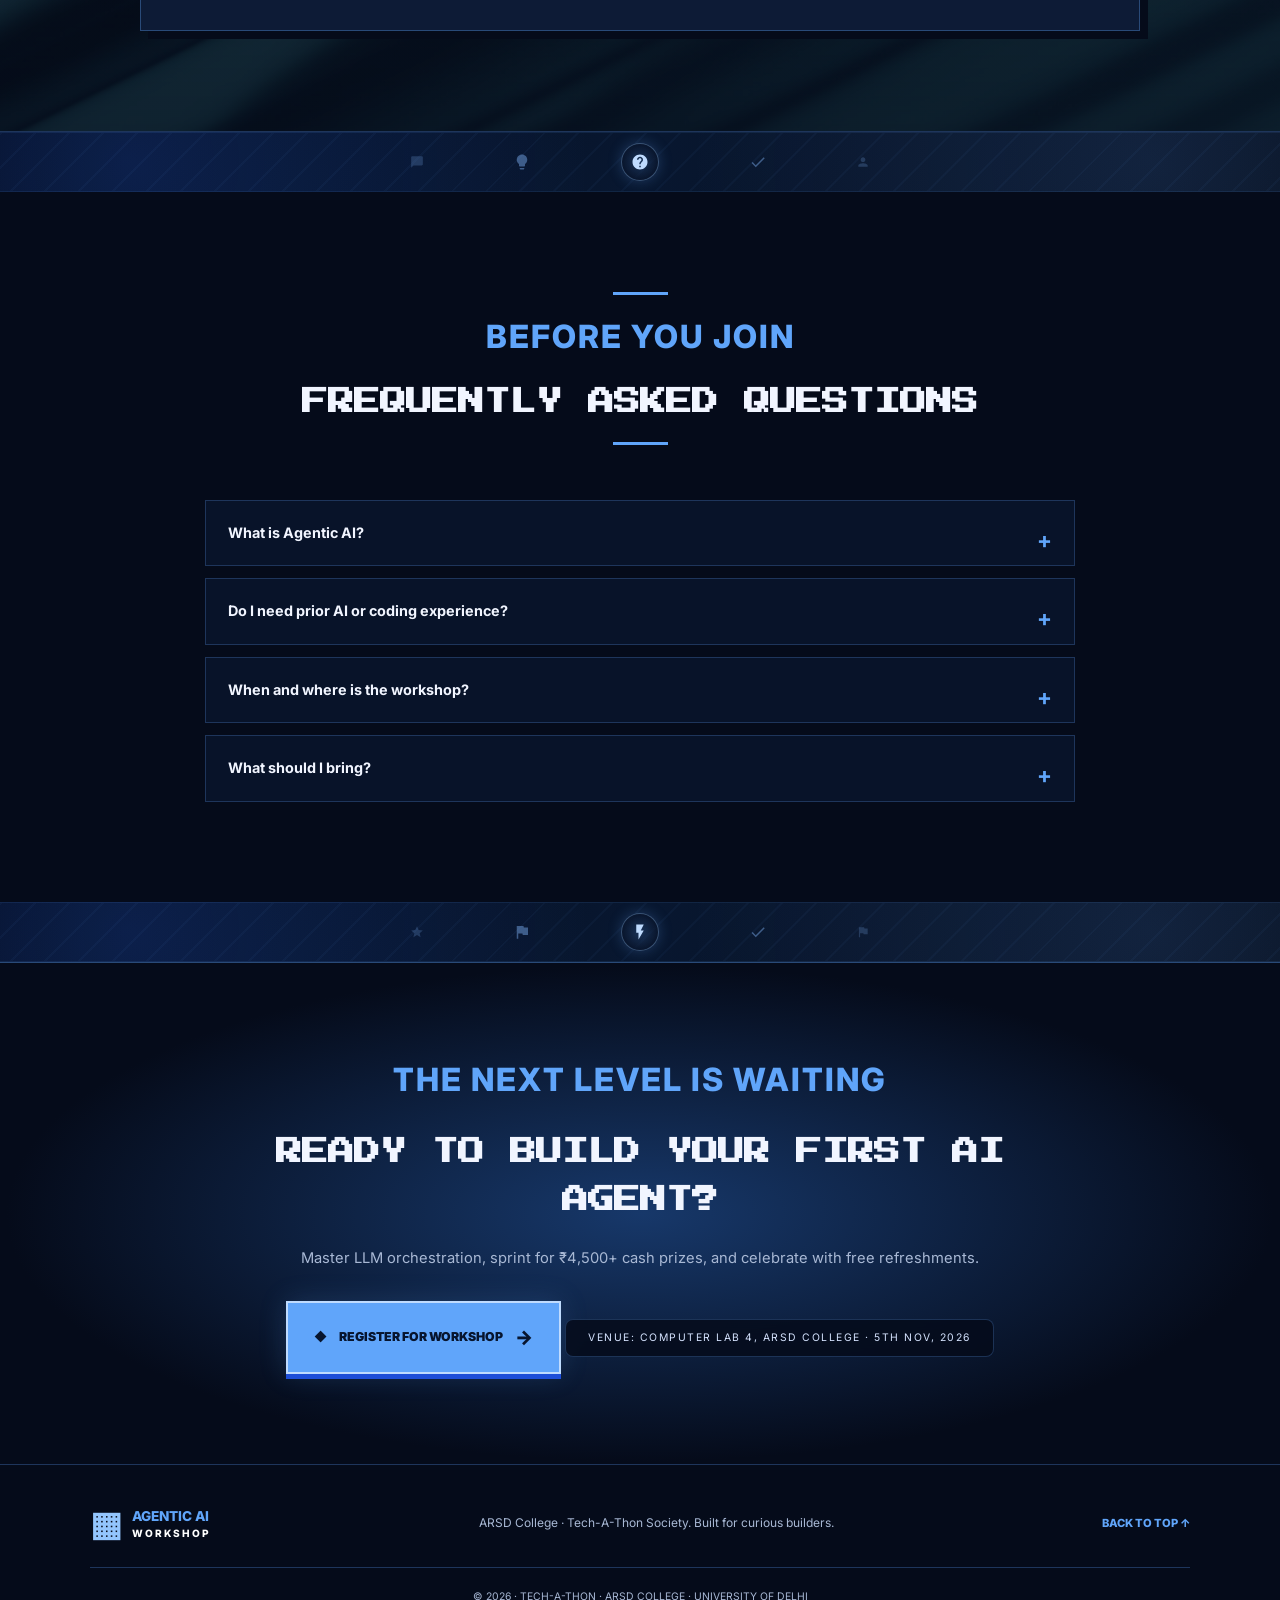
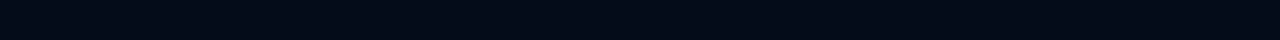
==== commit 7afe50d1: "Updated fees, prize" ====
--- a/index.html
+++ b/index.html
@@ -89,9 +89,9 @@
           <div><small>VENUE</small><strong>Computer Lab 4, ARSD</strong></div>
         </div>
 
-        <div class="event-detail">
-          <span class="detail-icon">♟</span>
-          <div><small>FORMAT</small><strong>Hands-on &amp; Sprint</strong></div>
+        <div class="event-detail" title="E-Certificates will be provided to all students">
+          <span class="detail-icon"><svg class="certificate-icon" viewBox="0 0 24 24" width="1em" height="1em" fill="currentColor" fill-rule="evenodd" aria-hidden="true"><path d="M2 3h20v11H2V3zm3 3v2h14V6H5zm0 4v2h8v-2H5z"/><path d="M17 12.3a3.2 3.2 0 1 0 0 6.4 3.2 3.2 0 0 0 0-6.4zm0 2.1a1.1 1.1 0 1 1 0 2.2 1.1 1.1 0 0 1 0-2.2zM14.8 18l-1 5 3.2-1.6 3.2 1.6-1-5H14.8z"/></svg></span>
+          <div><small>CERTIFICATES</small><strong>Free E-certificates for all</strong></div>
         </div>
 
         <div class="event-detail">
@@ -101,7 +101,7 @@
 
         <div class="event-detail">
           <span class="detail-icon"><svg class="trophy-icon" viewBox="0 0 24 24" width="1em" height="1em" fill="currentColor" aria-hidden="true"><path d="M6 2h12v2h3v3c0 2.2-1.8 4-4 4h-.3A5.5 5.5 0 0 1 13 14.9V17h3v2h1v3H7v-3h1v-2h3v-2.1A5.5 5.5 0 0 1 7.3 11H7C4.8 11 3 9.2 3 7V4h3V2zm0 4H5v1c0 1.1.9 2 2 2V6H6zm12 0v3c1.1 0 2-.9 2-2V6h-2z"/></svg></span>
-          <div><small>REWARDS</small><strong>₹4,500+ Prize Pool</strong></div>
+          <div><small>REWARDS</small><strong>₹3,500+ Prize Pool</strong></div>
         </div>
 
         <div class="event-detail">
@@ -440,7 +440,7 @@
             <span class="level-tag">RANK 01</span>
           </div>
           <h3>1st Prize</h3>
-          <p class="prize-amount"><span>₹</span>2,000</p>
+          <p class="prize-amount"><span>₹</span>1,500</p>
           <p class="prize-phrase">Top agent solution. Highest benchmark score.</p>
           <div class="card-footer">CHAMPION PROJECT <span>→</span></div>
         </article>
@@ -451,7 +451,7 @@
             <span class="level-tag">RANK 02</span>
           </div>
           <h3>2nd Prize</h3>
-          <p class="prize-amount"><span>₹</span>1,500</p>
+          <p class="prize-amount"><span>₹</span>1,000</p>
           <p class="prize-phrase">Runner-up excellence in agent design.</p>
           <div class="card-footer">RUNNER-UP <span>→</span></div>
         </article>
@@ -462,7 +462,7 @@
             <span class="level-tag">RANK 03</span>
           </div>
           <h3>3rd Prize</h3>
-          <p class="prize-amount"><span>₹</span>1,000</p>
+          <p class="prize-amount"><span>₹</span>800</p>
           <p class="prize-phrase">Podium finisher with strong execution.</p>
           <div class="card-footer">PODIUM FINISH <span>→</span></div>
         </article>
@@ -703,4 +703,4 @@
 
   <script src="script.js"></script>
 </body>
-</html>
+</html>
--- a/style.css
+++ b/style.css
@@ -2146,8 +2146,13 @@
    ========================================================================== */
 
 /* Prevent any possible horizontal overflow across all screen widths */
-html, body {
+html,
+body {
   max-width: 100%;
+}
+
+/* overflow-x is set on body only, so the page has a single scrollbar */
+body {
   overflow-x: hidden;
 }
 
@@ -2491,3 +2496,23 @@
   overflow: hidden;
   max-width: 100%;
 }
+
+/* HERO BOTTOM: keep each detail on a single line */
+@media (min-width: 769px) {
+  .event-detail strong,
+  .event-detail small {
+    white-space: nowrap;
+  }
+
+  .hero-bottom {
+    grid-template-columns: repeat(3, minmax(0, 1fr)) !important;
+  }
+}
+
+@media (min-width: 1700px) {
+  .hero-bottom {
+    grid-template-columns: repeat(6, auto) !important;
+    justify-content: space-between;
+    max-width: 1500px;
+  }
+}
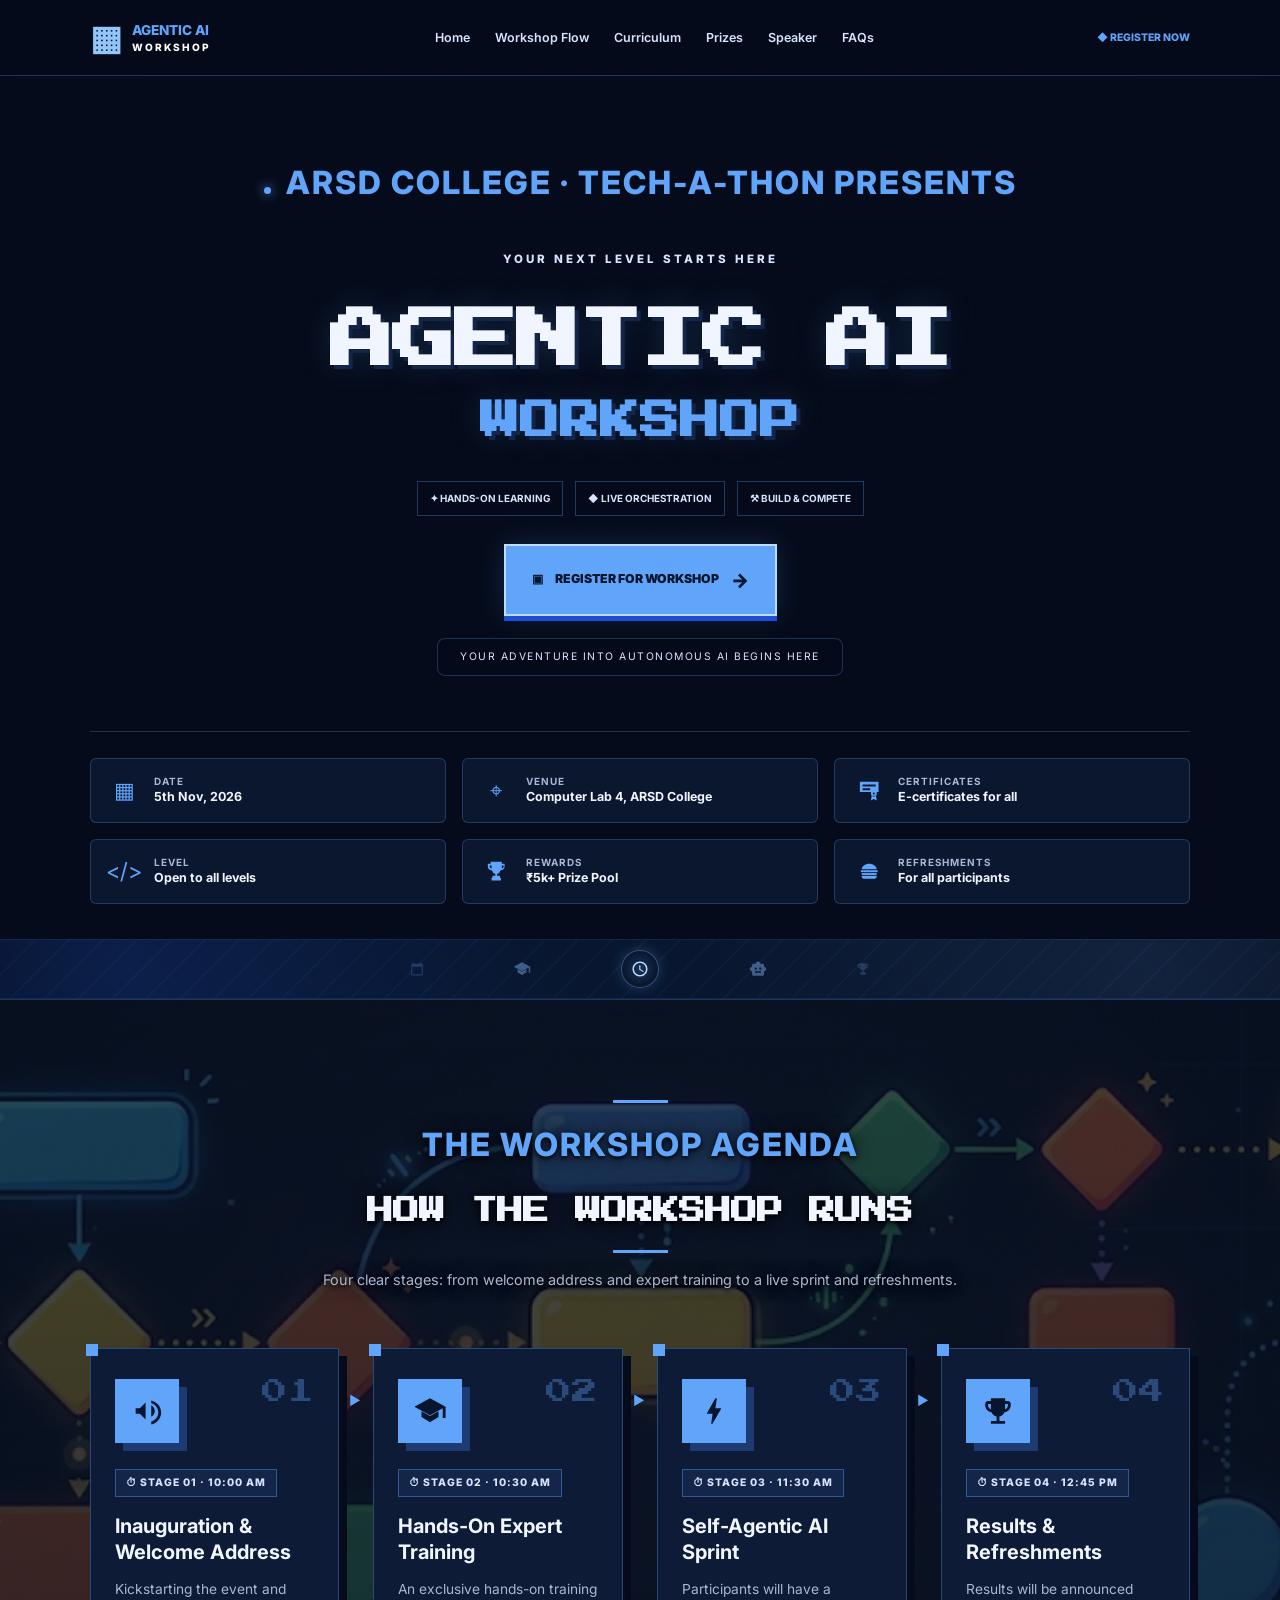
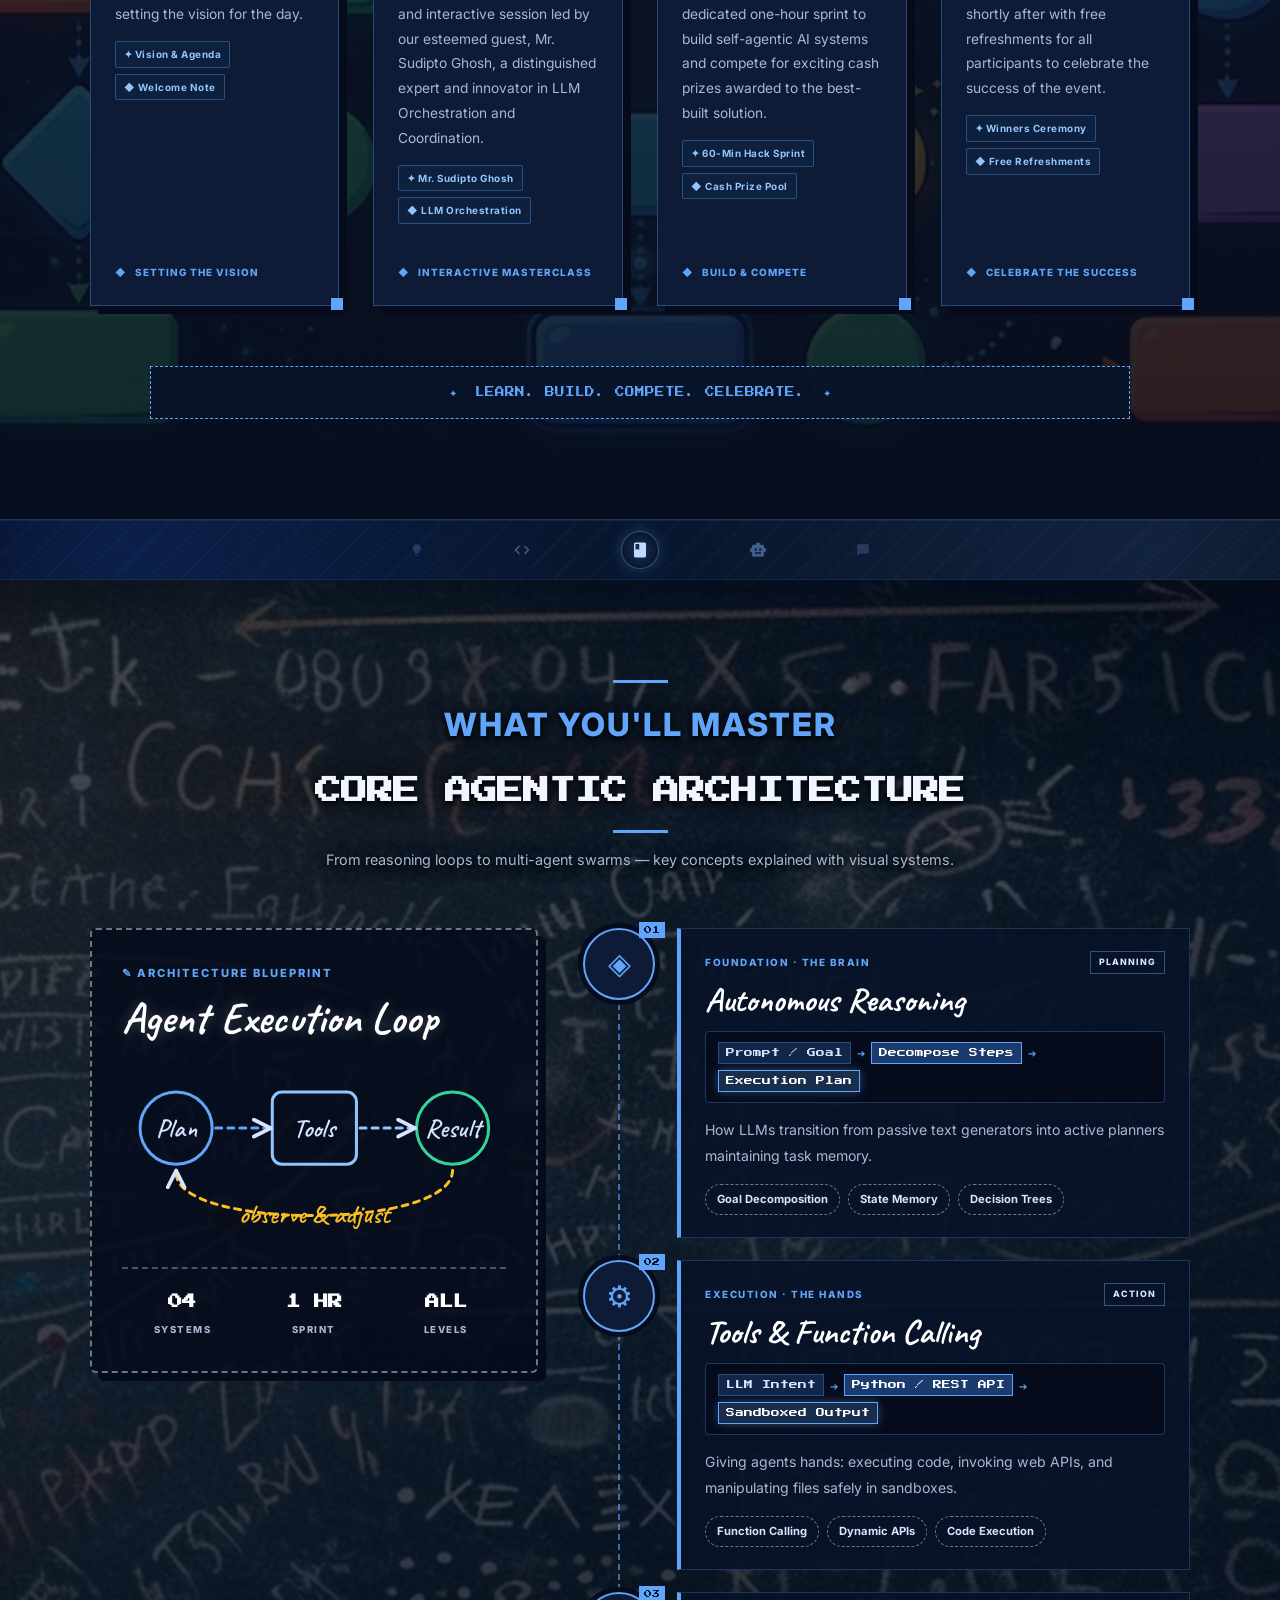
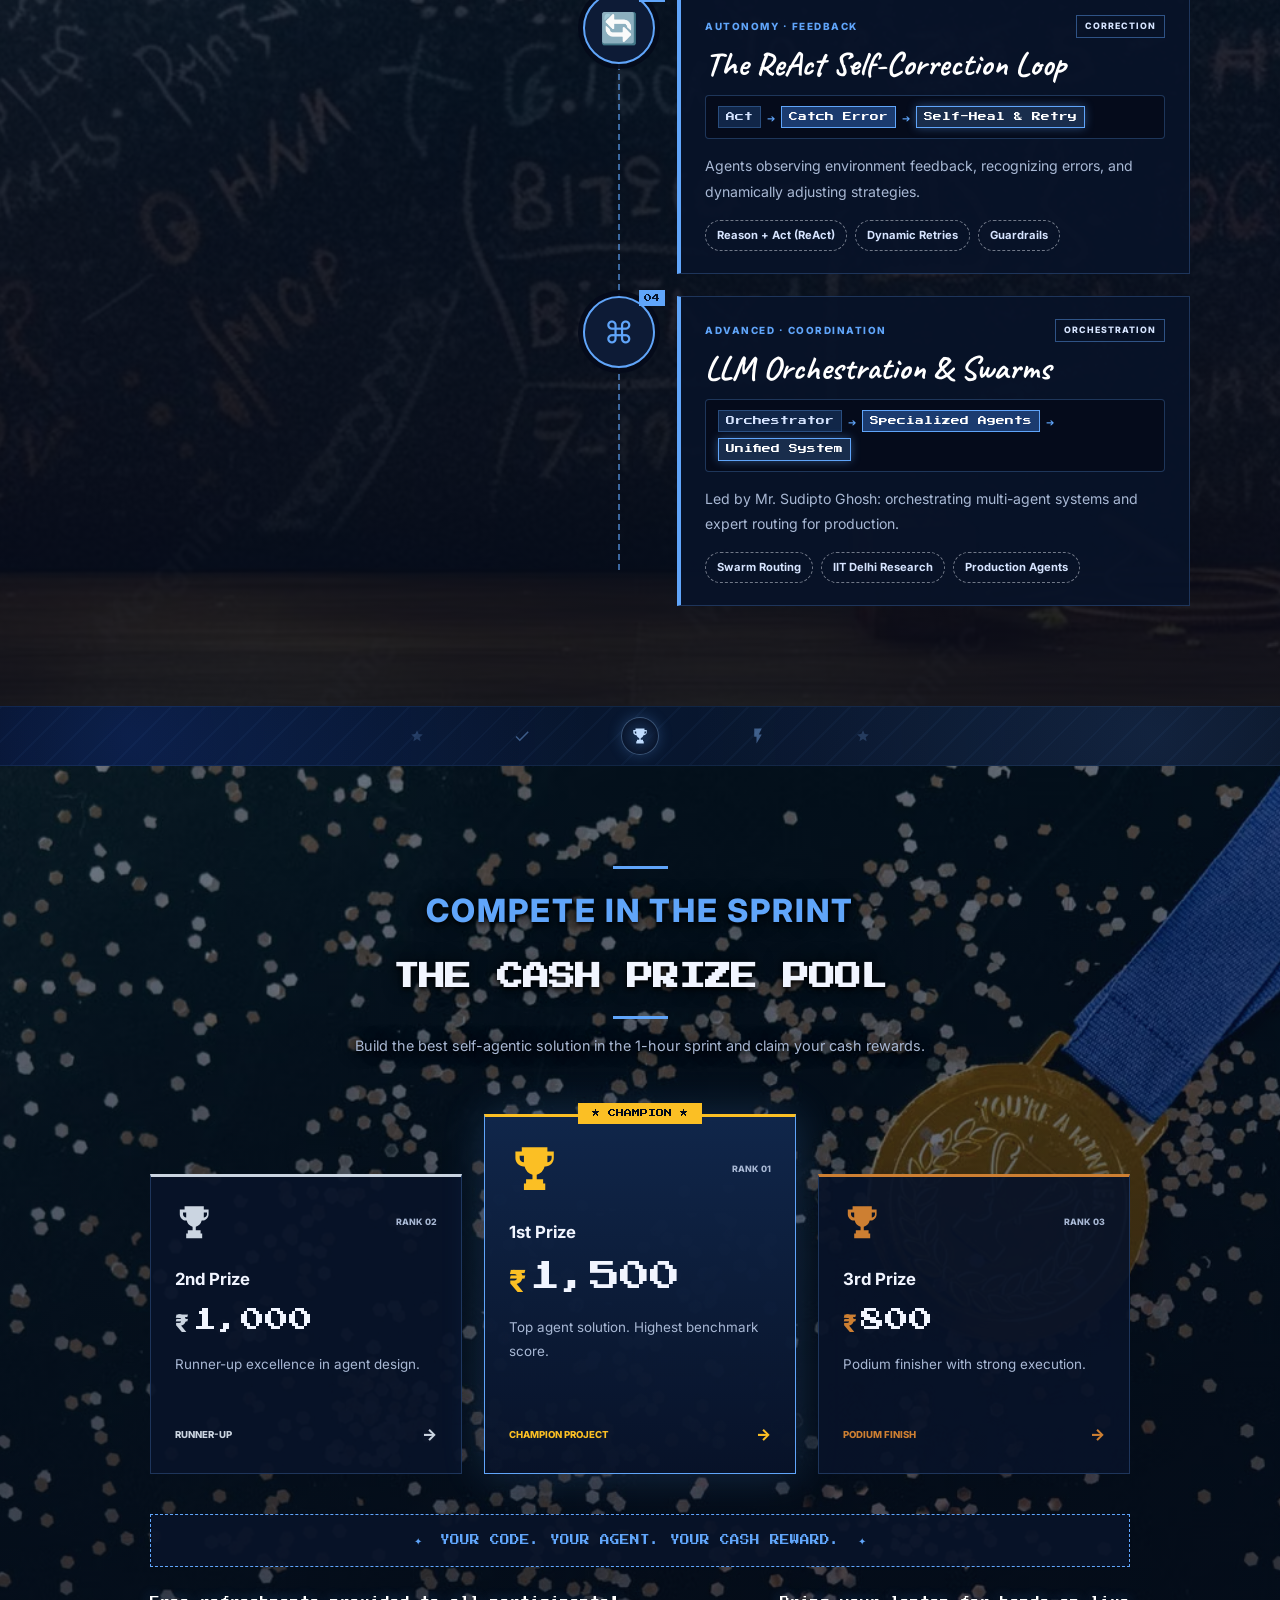
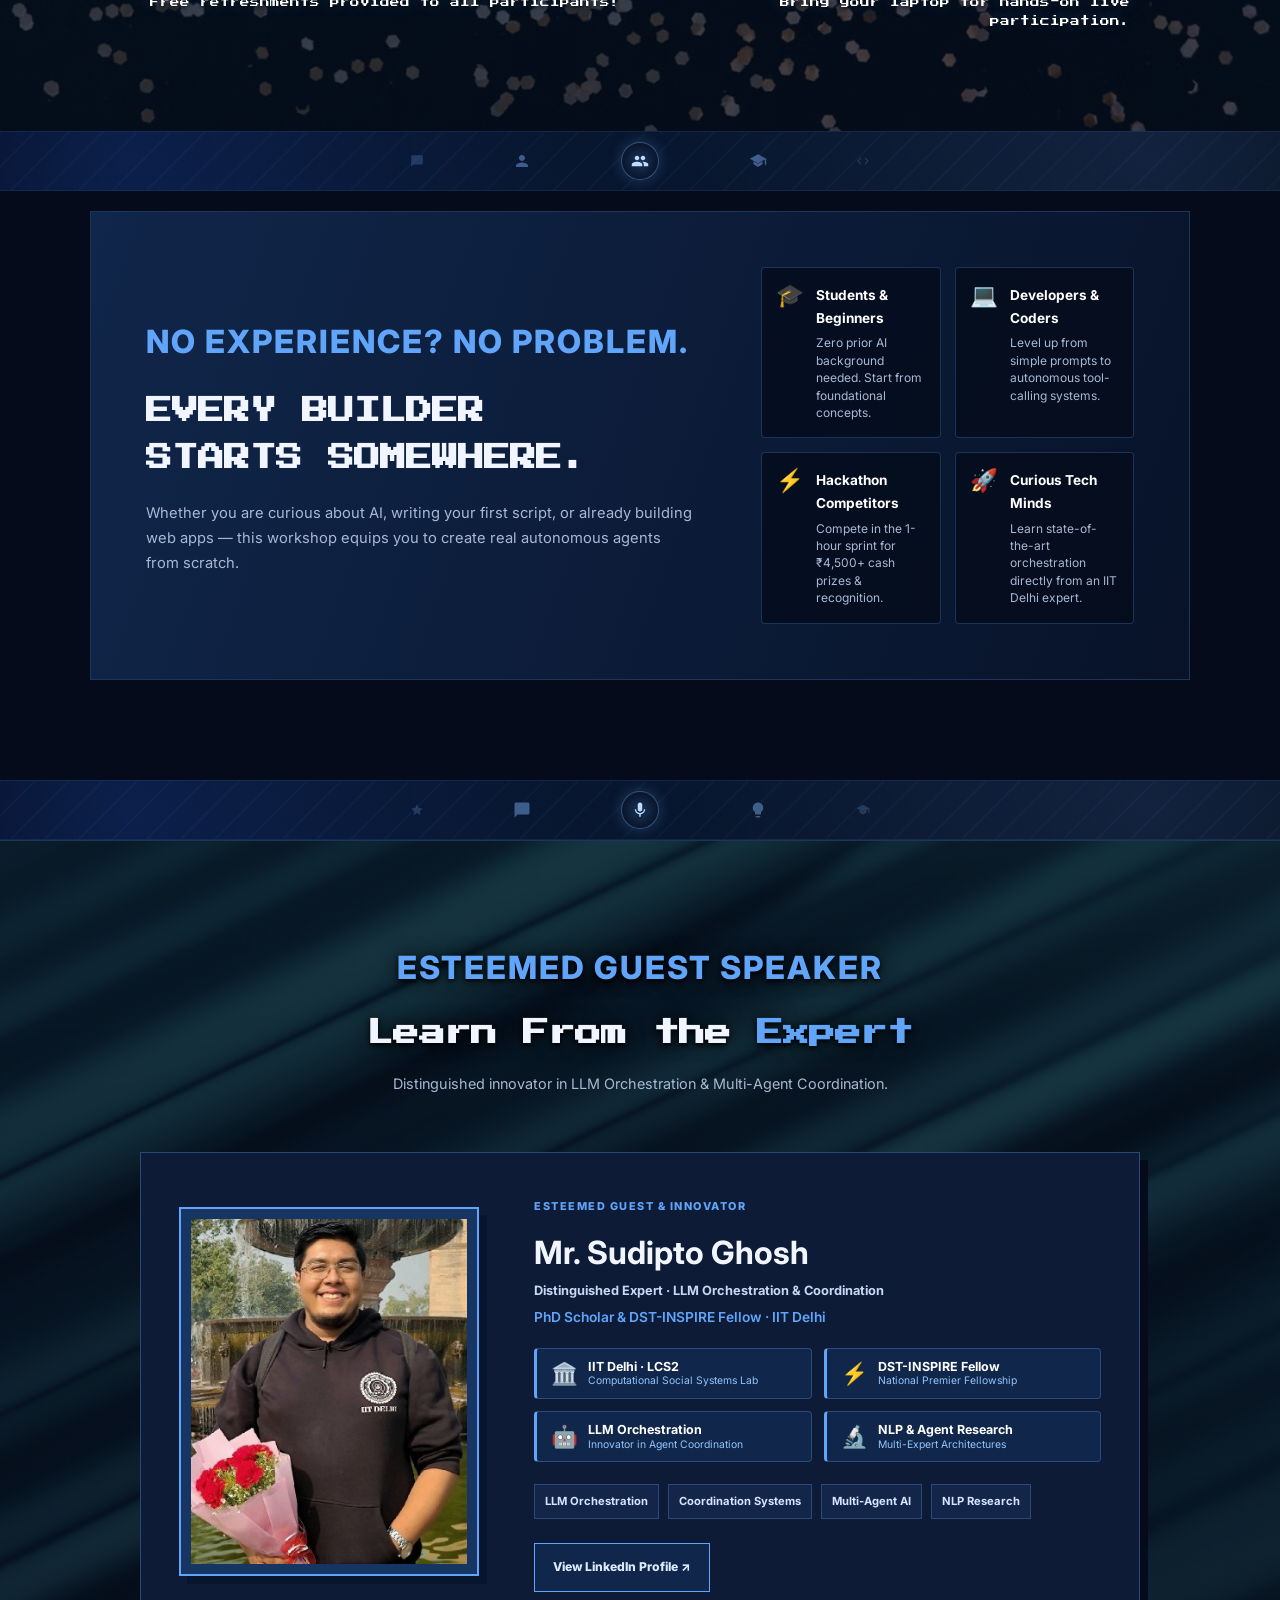
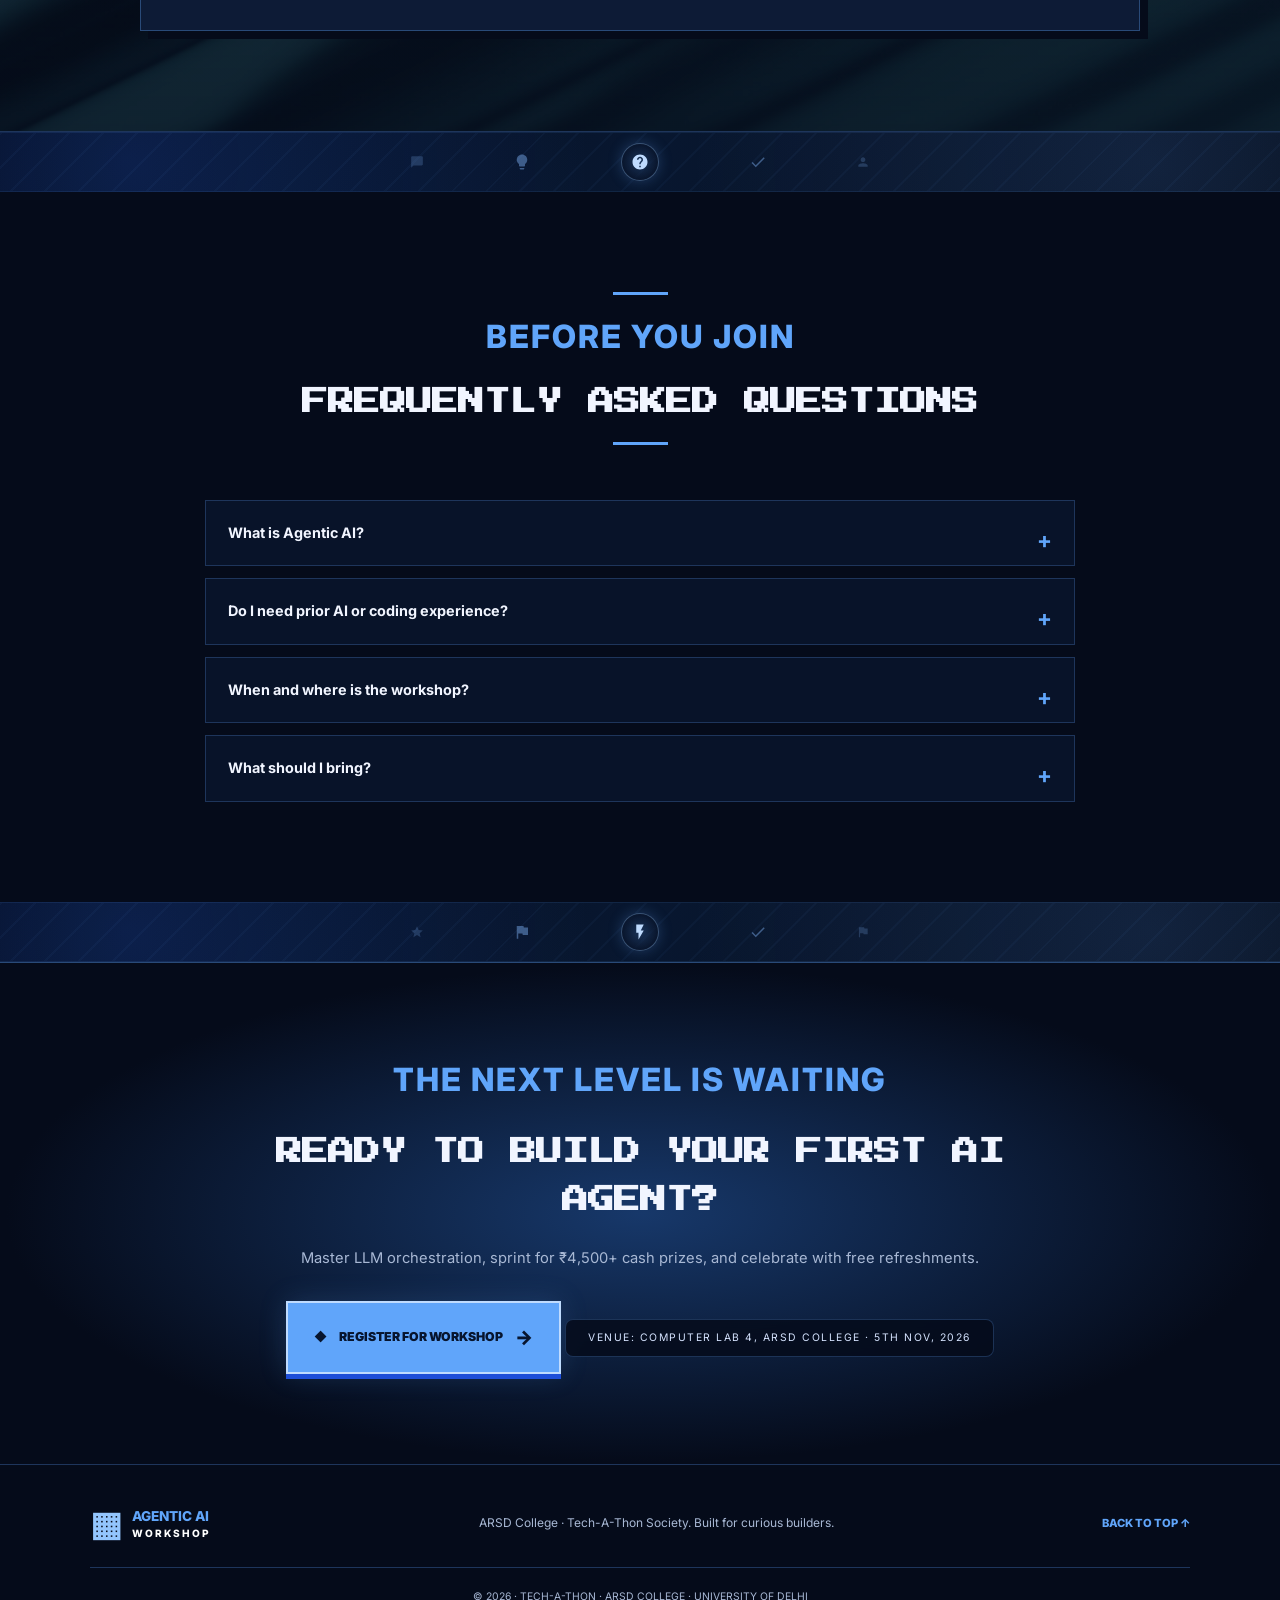
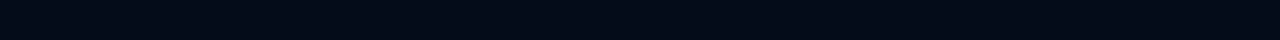
==== commit 849af24c: "Update index.html" ====
--- a/index.html
+++ b/index.html
@@ -86,12 +86,12 @@
 
         <div class="event-detail">
           <span class="detail-icon">⌖</span>
-          <div><small>VENUE</small><strong>Computer Lab 4, ARSD</strong></div>
+          <div><small>VENUE</small><strong>Computer Lab 4, ARSD College</strong></div>
         </div>
 
         <div class="event-detail" title="E-Certificates will be provided to all students">
           <span class="detail-icon"><svg class="certificate-icon" viewBox="0 0 24 24" width="1em" height="1em" fill="currentColor" fill-rule="evenodd" aria-hidden="true"><path d="M2 3h20v11H2V3zm3 3v2h14V6H5zm0 4v2h8v-2H5z"/><path d="M17 12.3a3.2 3.2 0 1 0 0 6.4 3.2 3.2 0 0 0 0-6.4zm0 2.1a1.1 1.1 0 1 1 0 2.2 1.1 1.1 0 0 1 0-2.2zM14.8 18l-1 5 3.2-1.6 3.2 1.6-1-5H14.8z"/></svg></span>
-          <div><small>CERTIFICATES</small><strong>Free E-certificates for all</strong></div>
+          <div><small>CERTIFICATES</small><strong>E-certificates for all</strong></div>
         </div>
 
         <div class="event-detail">
@@ -101,12 +101,12 @@
 
         <div class="event-detail">
           <span class="detail-icon"><svg class="trophy-icon" viewBox="0 0 24 24" width="1em" height="1em" fill="currentColor" aria-hidden="true"><path d="M6 2h12v2h3v3c0 2.2-1.8 4-4 4h-.3A5.5 5.5 0 0 1 13 14.9V17h3v2h1v3H7v-3h1v-2h3v-2.1A5.5 5.5 0 0 1 7.3 11H7C4.8 11 3 9.2 3 7V4h3V2zm0 4H5v1c0 1.1.9 2 2 2V6H6zm12 0v3c1.1 0 2-.9 2-2V6h-2z"/></svg></span>
-          <div><small>REWARDS</small><strong>₹3,500+ Prize Pool</strong></div>
+          <div><small>REWARDS</small><strong>₹5k+ Prize Pool</strong></div>
         </div>
 
         <div class="event-detail">
           <span class="detail-icon"><svg class="sandwich-icon" viewBox="0 0 24 24" width="1em" height="1em" fill="currentColor" aria-hidden="true"><path d="M4 10c0-3.3 3.6-6 8-6s8 2.7 8 6H4z"/><path d="M3 11h18v1.5c-1 .8-2 .8-3 0c-1 .8-2 .8-3 0c-1 .8-2 .8-3 0c-1 .8-2 .8-3 0c-1 .8-2 .8-3 0c-1 .8-2 .8-3 0z"/><path d="M4 14h16v2H4z"/><path d="M4 17h16v1c0 1.1-.9 2-2 2H6c-1.1 0-2-.9-2-2v-1z"/></svg></span>
-          <div><small>REFRESHMENTS</small><strong>Free for all participants</strong></div>
+          <div><small>REFRESHMENTS</small><strong>For all participants</strong></div>
         </div>
       </div>
     </section>
